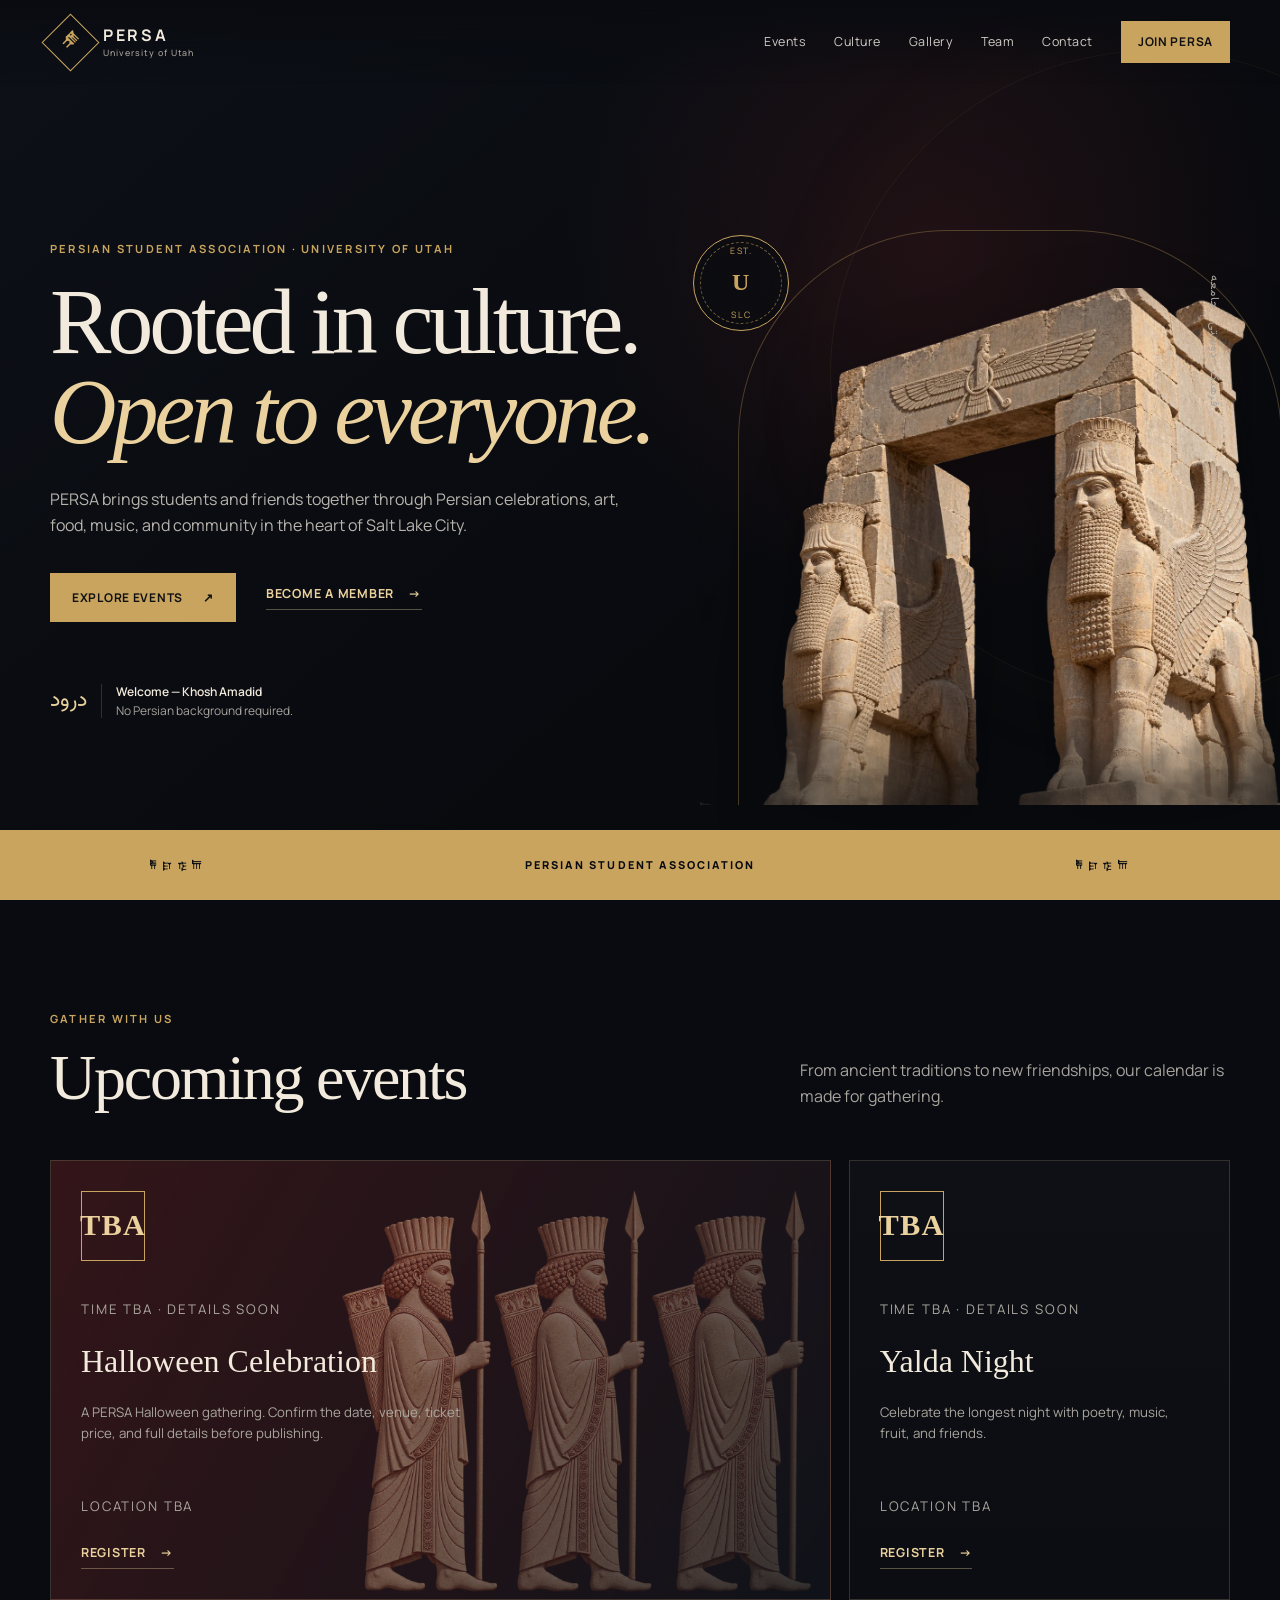
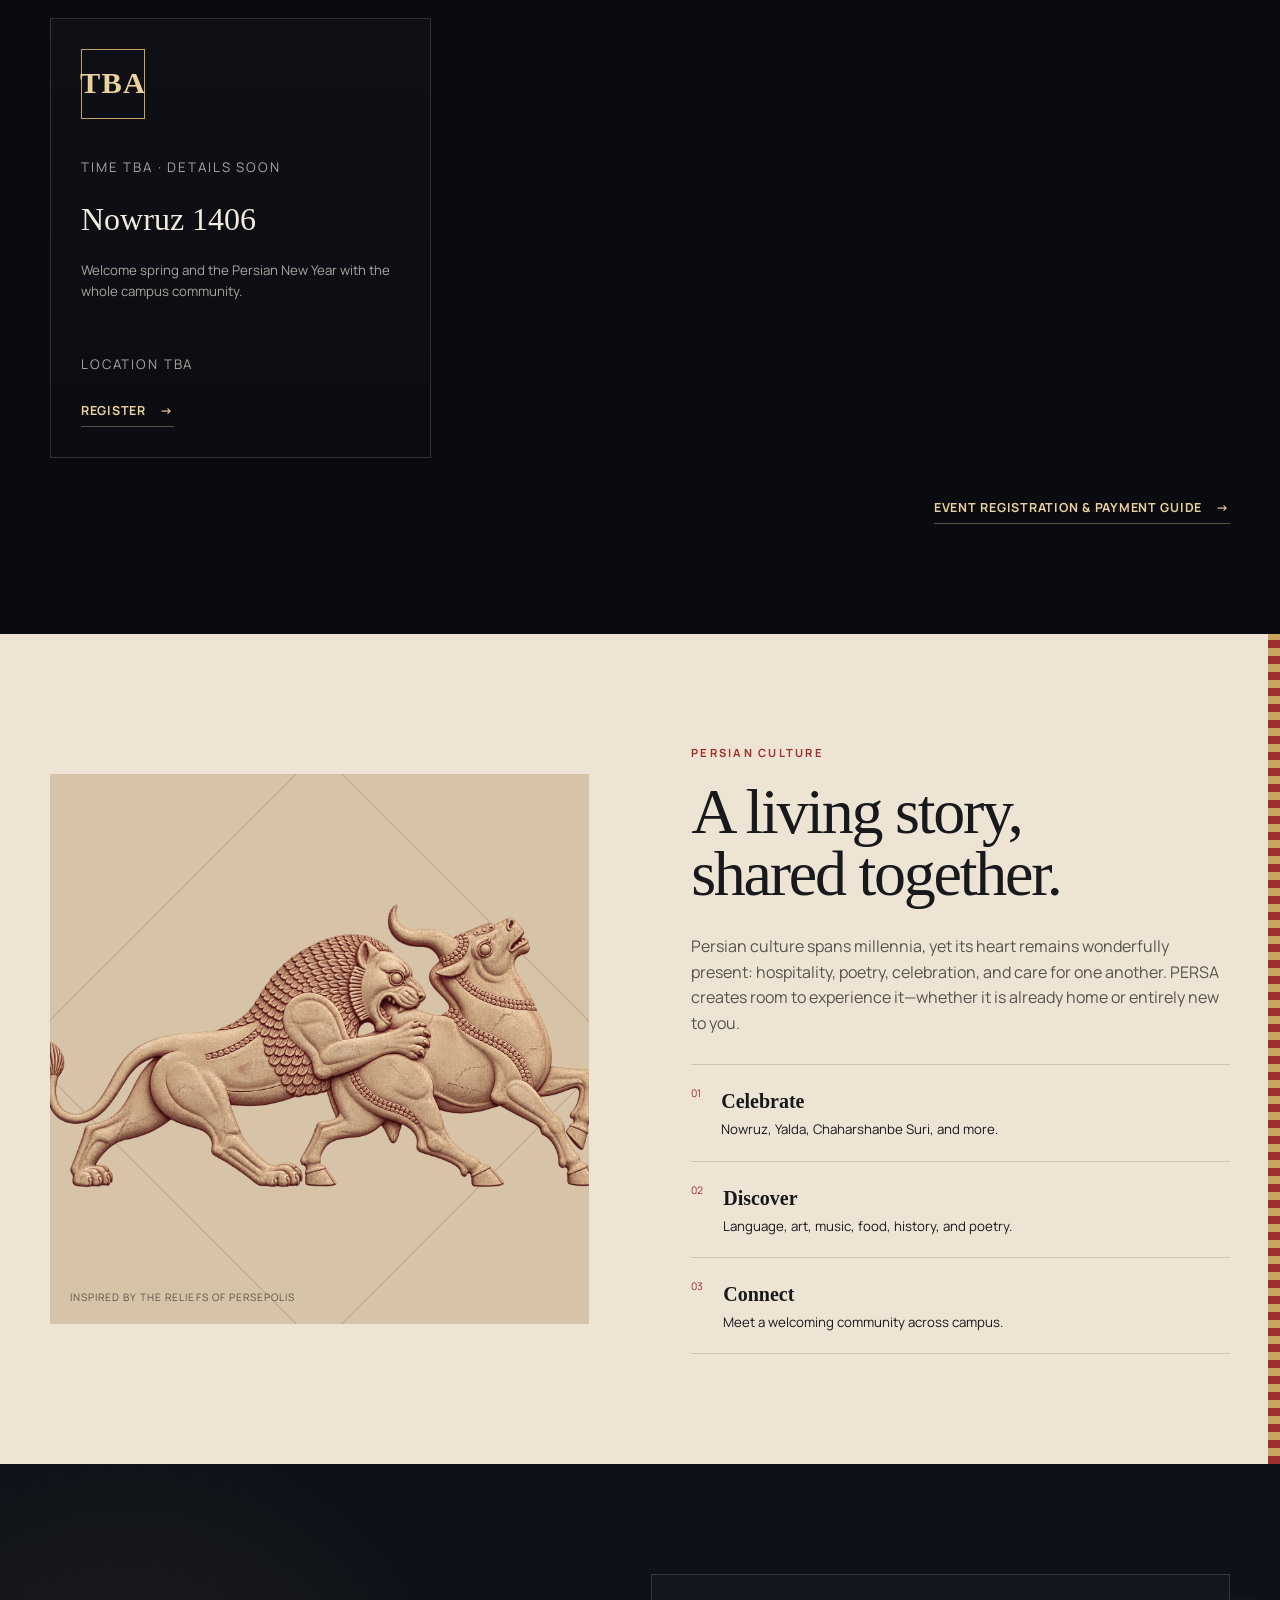
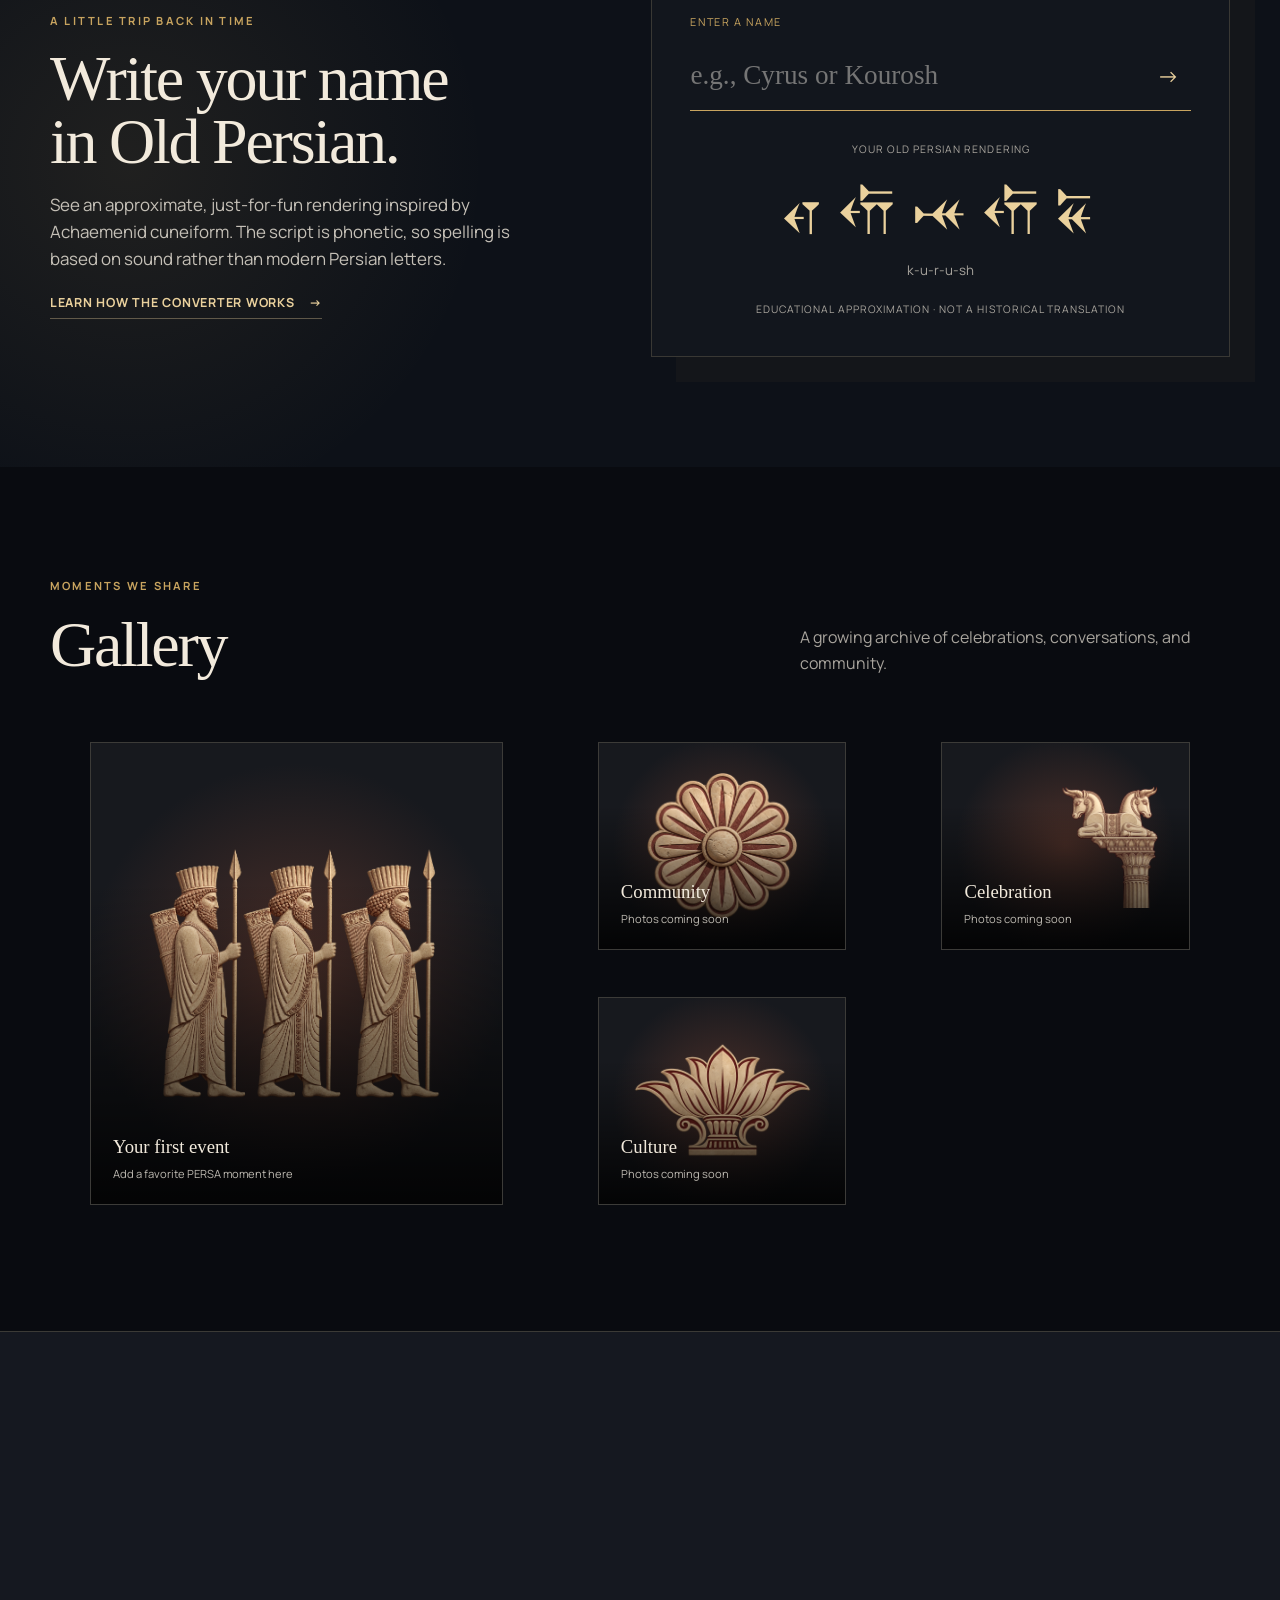
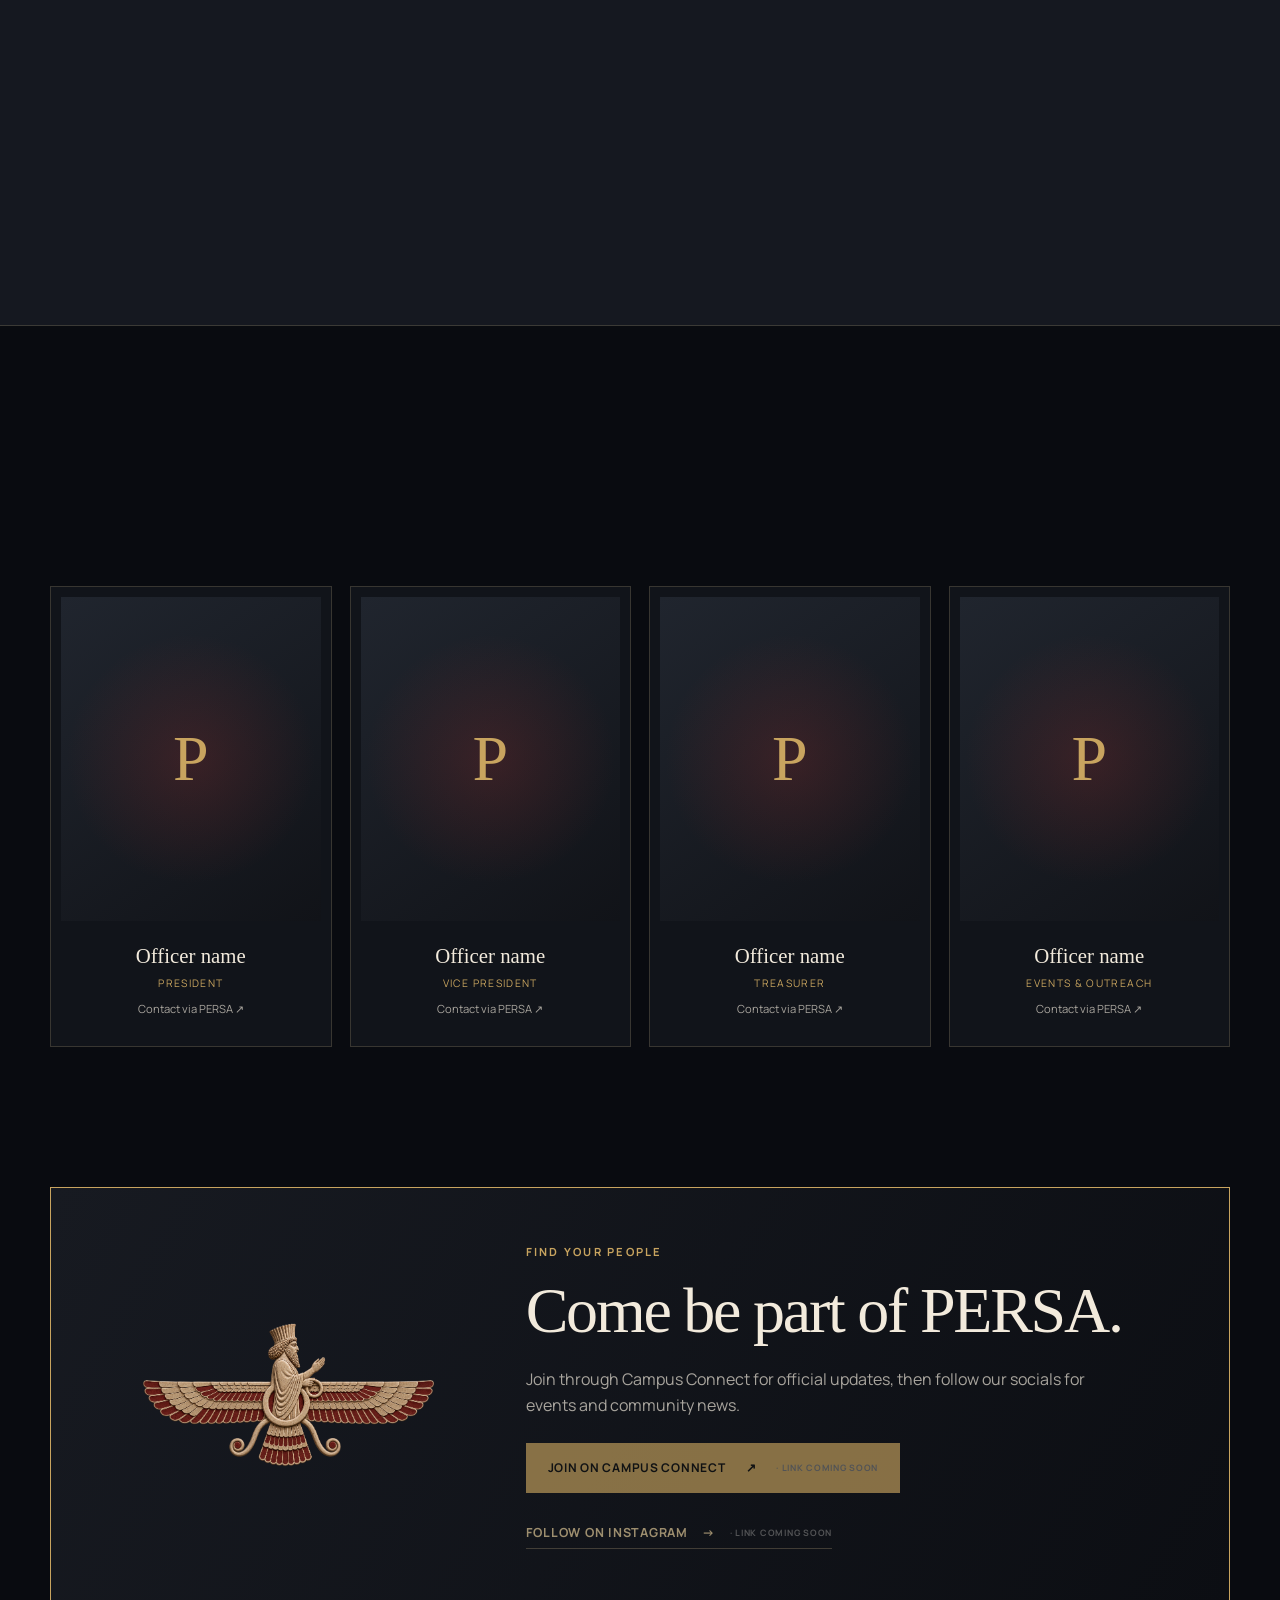
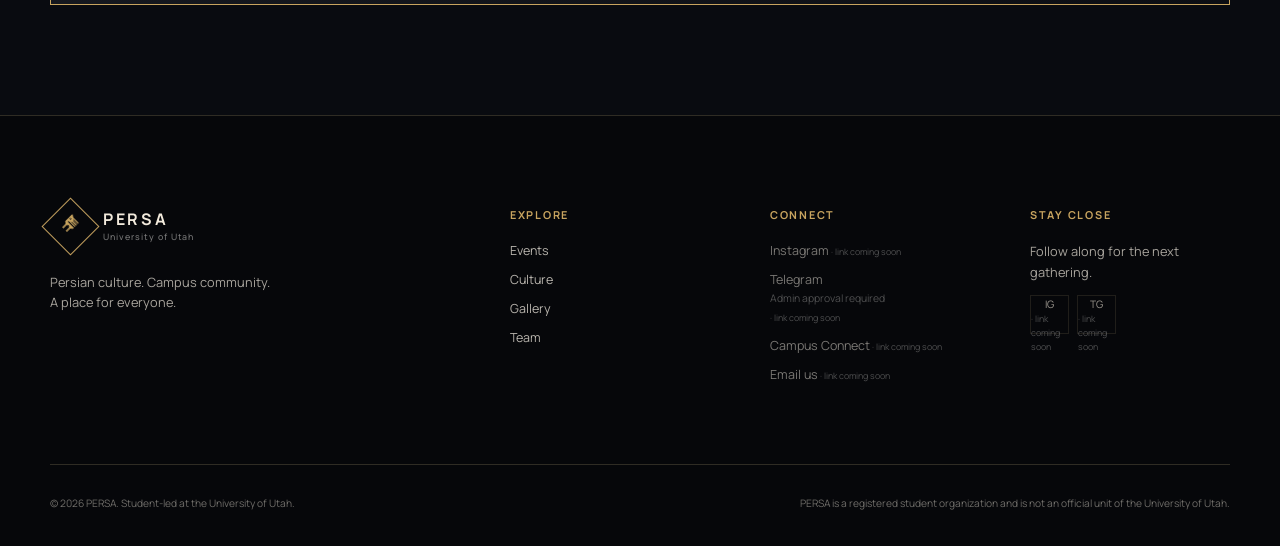
==== index.html @ 0bafbf31 "Launch PERSA website" ====
<!doctype html>
<html lang="en">
<head>
  <meta charset="utf-8">
  <meta name="viewport" content="width=device-width, initial-scale=1">
  <meta name="theme-color" content="#090b10">
  <meta name="description" content="PERSA — Persian Student Association at the University of Utah. Culture, community, and connection.">
  <title>PERSA | Persian Student Association at the University of Utah</title>
  <link rel="preconnect" href="https://fonts.googleapis.com">
  <link rel="preconnect" href="https://fonts.gstatic.com" crossorigin>
  <link href="https://fonts.googleapis.com/css2?family=Manrope:wght@400;500;600;700&family=Vazirmatn:wght@400;500;600;700&display=swap" rel="stylesheet">
  <link rel="stylesheet" href="assets/styles.css">
  <script type="application/ld+json">{"@context":"https://schema.org","@type":"Organization","name":"PERSA — Persian Student Association","parentOrganization":{"@type":"CollegeOrUniversity","name":"University of Utah"},"url":"https://persauofu.github.io"}</script>
</head>
<body>
  <a class="skip-link" href="#main">Skip to content</a>
  <header class="site-header" id="top">
    <nav class="nav shell" aria-label="Main navigation">
      <a class="brand" href="#home" aria-label="PERSA home"><span class="brand-mark" aria-hidden="true">𐎱</span><span>PERSA<small>University of Utah</small></span></a>
      <button class="menu-button" aria-expanded="false" aria-controls="nav-links"><span></span><span></span><span></span><span class="sr-only">Menu</span></button>
      <div class="nav-links" id="nav-links">
        <a href="#events">Events</a><a href="#culture">Culture</a><a href="#gallery">Gallery</a><a href="#team">Team</a><a href="#contact">Contact</a>
        <a class="button button-small" href="#join">Join PERSA</a>
      </div>
    </nav>
  </header>

  <main id="main">
    <section class="hero section" id="home">
      <div class="hero-glow"></div>
      <div class="shell hero-grid">
        <div class="hero-copy reveal">
          <p class="eyebrow">Persian Student Association · University of Utah</p>
          <h1>Rooted in culture.<br><em>Open to everyone.</em></h1>
          <p class="hero-text">PERSA brings students and friends together through Persian celebrations, art, food, music, and community in the heart of Salt Lake City.</p>
          <div class="button-row"><a class="button" href="#events">Explore events <span>↗</span></a><a class="text-link" href="#join">Become a member <span>→</span></a></div>
          <div class="hero-note"><span>درود</span><p><strong>Welcome — Khosh Amadid</strong><br>No Persian background required.</p></div>
        </div>
        <div class="hero-art reveal" aria-label="Achaemenid Gate of All Nations inspired artwork">
          <div class="arch-frame"><img src="assets/images/gate-of-all-nations.webp" alt="Gate of All Nations with Achaemenid guardian figures" fetchpriority="high"></div>
          <div class="seal"><span>EST.</span><strong>U</strong><span>SLC</span></div>
          <p class="vertical-word" lang="fa" dir="rtl">فرهنگ · دوستی · جامعه</p>
        </div>
      </div>
      <div class="pattern-band" aria-hidden="true"><span>𐎱 𐎼 𐎿 𐎠</span><span>PERSIAN STUDENT ASSOCIATION</span><span>𐎱 𐎼 𐎿 𐎠</span></div>
    </section>

    <section class="section shell" id="events">
      <div class="section-heading reveal"><div><p class="eyebrow">Gather with us</p><h2>Upcoming events</h2></div><p>From ancient traditions to new friendships, our calendar is made for gathering.</p></div>
      <div class="event-grid" id="event-grid" aria-live="polite"></div>
      <div class="section-cta reveal"><a class="text-link" href="registration.html">Event registration & payment guide <span>→</span></a></div>
    </section>

    <section class="section culture-section" id="culture">
      <div class="shell culture-grid">
        <div class="culture-art reveal"><img src="assets/images/lion-and-bull.png" alt="Achaemenid-style lion and bull relief"><span class="art-caption">Inspired by the reliefs of Persepolis</span></div>
        <div class="culture-copy reveal"><p class="eyebrow">Persian culture</p><h2>A living story,<br>shared together.</h2><p>Persian culture spans millennia, yet its heart remains wonderfully present: hospitality, poetry, celebration, and care for one another. PERSA creates room to experience it—whether it is already home or entirely new to you.</p>
          <div class="culture-list"><article><span>01</span><div><h3>Celebrate</h3><p>Nowruz, Yalda, Chaharshanbe Suri, and more.</p></div></article><article><span>02</span><div><h3>Discover</h3><p>Language, art, music, food, history, and poetry.</p></div></article><article><span>03</span><div><h3>Connect</h3><p>Meet a welcoming community across campus.</p></div></article></div>
        </div>
      </div>
    </section>

    <section class="section name-section" id="name-converter">
      <div class="shell converter-grid">
        <div class="reveal"><p class="eyebrow">A little trip back in time</p><h2>Write your name<br>in Old Persian.</h2><p class="lead">See an approximate, just-for-fun rendering inspired by Achaemenid cuneiform. The script is phonetic, so spelling is based on sound rather than modern Persian letters.</p><a class="text-link" href="name-converter.html">Learn how the converter works <span>→</span></a></div>
        <div class="converter-card reveal">
          <label for="name-input">Enter a name</label><div class="input-wrap"><input id="name-input" type="text" maxlength="40" placeholder="e.g., Cyrus or Kourosh" autocomplete="off"><button id="convert-button" type="button" aria-label="Convert name">→</button></div>
          <div class="result" aria-live="polite"><p>Your Old Persian rendering</p><output id="cuneiform-output">𐎤 𐎢 𐎽 𐎢 𐏁</output><small id="transliteration-output">k-u-r-u-sh</small></div>
          <p class="fine-print">Educational approximation · not a historical translation</p>
        </div>
      </div>
    </section>

    <section class="section shell" id="gallery">
      <div class="section-heading reveal"><div><p class="eyebrow">Moments we share</p><h2>Gallery</h2></div><p>A growing archive of celebrations, conversations, and community.</p></div>
      <div class="gallery-grid" id="gallery-grid"></div>
    </section>

    <section class="section about-section" id="about">
      <div class="shell about-grid"><div class="about-mark reveal" aria-hidden="true"><img src="assets/images/lotus.png" alt=""></div><div class="reveal"><p class="eyebrow">About PERSA</p><h2>Community is our common language.</h2><p class="lead">PERSA is a registered student organization at the University of Utah. We celebrate Persian heritage, support our members, and invite the wider campus to learn, gather, and belong.</p><div class="stats"><div><strong>Culture</strong><span>shared with care</span></div><div><strong>Community</strong><span>built together</span></div><div><strong>Everyone</strong><span>is welcome</span></div></div></div></div>
    </section>

    <section class="section shell" id="team">
      <div class="section-heading reveal"><div><p class="eyebrow">Meet the people</p><h2>Executive team</h2></div><p>Student-led, community-minded, and always happy to hear from you.</p></div>
      <div class="team-grid" id="team-grid"></div>
    </section>

    <section class="section join-section" id="join">
      <div class="shell join-card reveal"><img src="assets/images/faravahar-motif.png" alt="Decorative Persian-inspired winged motif"><div><p class="eyebrow">Find your people</p><h2>Come be part of PERSA.</h2><p>Join through Campus Connect for official updates, then follow our socials for events and community news.</p><div class="button-row"><a class="button" data-link="campusConnect" href="#">Join on Campus Connect <span>↗</span></a><a class="text-link" data-link="instagram" href="#">Follow on Instagram <span>→</span></a></div></div></div>
    </section>
  </main>

  <footer class="site-footer" id="contact">
    <div class="shell footer-grid"><div><a class="brand footer-brand" href="#top"><span class="brand-mark">𐎱</span><span>PERSA<small>University of Utah</small></span></a><p>Persian culture. Campus community.<br>A place for everyone.</p></div><div><h3>Explore</h3><a href="#events">Events</a><a href="#culture">Culture</a><a href="#gallery">Gallery</a><a href="#team">Team</a></div><div><h3>Connect</h3><a data-link="instagram" href="#">Instagram</a><a data-link="telegram" href="#">Telegram <small>Admin approval required</small></a><a data-link="campusConnect" href="#">Campus Connect</a><a data-link="email" href="#">Email us</a></div><div><h3>Stay close</h3><p>Follow along for the next gathering.</p><div class="social-row"><a data-link="instagram" href="#" aria-label="Instagram">IG</a><a data-link="telegram" href="#" aria-label="Telegram">TG</a></div></div></div>
    <div class="shell footer-bottom"><p>© <span id="year"></span> PERSA. Student-led at the University of Utah.</p><p>PERSA is a registered student organization and is not an official unit of the University of Utah.</p></div>
  </footer>
  <script src="assets/app.js" defer></script>
</body>
</html>
---- assets/styles.css ----
:root{--ink:#090b10;--ink-2:#11141b;--panel:#161a22;--cream:#f2eadc;--muted:#a8a49d;--gold:#c8a45f;--gold-light:#ead19d;--red:#9d302f;--line:rgba(234,209,157,.18);--shell:min(1180px,calc(100% - 40px));--serif:Georgia,'Times New Roman',serif;--sans:Manrope,Arial,sans-serif}
*{box-sizing:border-box}html{scroll-behavior:smooth}body{margin:0;background:var(--ink);color:var(--cream);font-family:var(--sans);line-height:1.6;overflow-x:hidden}body::before{content:"";position:fixed;inset:0;pointer-events:none;opacity:.035;background-image:url("data:image/svg+xml,%3Csvg viewBox='0 0 180 180' xmlns='http://www.w3.org/2000/svg'%3E%3Cfilter id='n'%3E%3CfeTurbulence type='fractalNoise' baseFrequency='.95' numOctaves='3' stitchTiles='stitch'/%3E%3C/filter%3E%3Crect width='100%25' height='100%25' filter='url(%23n)'/%3E%3C/svg%3E")}img{max-width:100%;display:block}a{color:inherit;text-decoration:none}button,input,select,textarea{font:inherit}.shell{width:var(--shell);margin-inline:auto}.section{padding:110px 0}.skip-link{position:fixed;left:12px;top:-80px;z-index:1000;background:var(--cream);color:var(--ink);padding:10px 15px}.skip-link:focus{top:12px}.sr-only{position:absolute;width:1px;height:1px;padding:0;margin:-1px;overflow:hidden;clip:rect(0,0,0,0);white-space:nowrap;border:0}
.site-header{position:fixed;top:0;width:100%;z-index:100;background:linear-gradient(to bottom,rgba(9,11,16,.95),rgba(9,11,16,.35),transparent);transition:.3s}.site-header.scrolled{background:rgba(9,11,16,.92);backdrop-filter:blur(14px);border-bottom:1px solid var(--line)}.nav{height:84px;display:flex;align-items:center;justify-content:space-between}.brand{display:flex;align-items:center;gap:12px;font-weight:700;letter-spacing:.17em;line-height:1}.brand small{display:block;margin-top:6px;color:var(--muted);font-size:.55rem;font-weight:500;letter-spacing:.11em}.brand-mark{display:grid;place-items:center;width:41px;height:41px;border:1px solid var(--gold);color:var(--gold);font-size:1.2rem;transform:rotate(45deg)}.brand-mark::first-letter{transform:rotate(-45deg)}.nav-links{display:flex;align-items:center;gap:28px;font-size:.78rem;letter-spacing:.04em}.nav-links>a:not(.button){color:#d0ccc5}.nav-links>a:hover{color:var(--gold-light)}.menu-button{display:none;background:none;border:0;color:white;padding:8px}.menu-button span:not(.sr-only){display:block;width:24px;height:1px;background:currentColor;margin:5px}
.button{display:inline-flex;align-items:center;justify-content:center;gap:20px;border:1px solid var(--gold);padding:14px 21px;background:var(--gold);color:#111;font-size:.75rem;font-weight:700;letter-spacing:.06em;text-transform:uppercase;transition:.25s}.button:hover{background:var(--gold-light);border-color:var(--gold-light);transform:translateY(-2px)}.button-small{padding:10px 16px!important}.text-link{display:inline-flex;align-items:center;gap:14px;color:var(--gold-light);font-size:.78rem;font-weight:700;letter-spacing:.06em;text-transform:uppercase;border-bottom:1px solid rgba(234,209,157,.35);padding-bottom:5px}.text-link:hover span{transform:translateX(4px)}.text-link span{transition:.2s}.button-row{display:flex;align-items:center;gap:30px;flex-wrap:wrap}.eyebrow{color:var(--gold);font-size:.7rem;font-weight:700;letter-spacing:.2em;text-transform:uppercase;margin:0 0 19px}.lead{font-size:1.06rem;color:#c5c0b7;max-width:650px}h1,h2{font-family:var(--serif);font-weight:400;line-height:.98;margin:0}h1{font-size:clamp(3.4rem,7.2vw,7.1rem);letter-spacing:-.045em}h1 em{color:var(--gold-light);font-weight:400}h2{font-size:clamp(2.7rem,5vw,5rem);letter-spacing:-.035em}h3{margin:0}.section-heading{display:flex;align-items:end;justify-content:space-between;gap:30px;margin-bottom:50px}.section-heading>p{color:var(--muted);max-width:430px;margin:0}.section-cta{margin-top:36px;text-align:right}
.hero{min-height:900px;padding:155px 0 0;position:relative;overflow:hidden;background:radial-gradient(circle at 73% 28%,rgba(157,48,47,.16),transparent 33%),linear-gradient(140deg,#0d1017,#080a0e 62%)}.hero-glow{position:absolute;width:650px;height:650px;border:1px solid rgba(200,164,95,.08);border-radius:50%;right:-200px;top:50px;box-shadow:0 0 120px rgba(200,164,95,.04)}.hero-grid{display:grid;grid-template-columns:1.05fr .95fr;align-items:center;gap:25px;min-height:650px}.hero-copy{position:relative;z-index:2}.hero-text{max-width:600px;color:#b8b4ad;font-size:1rem;margin:30px 0 34px}.hero-note{display:flex;align-items:center;gap:14px;margin-top:60px;color:var(--muted);font-size:.75rem}.hero-note span{font-family:Vazirmatn,sans-serif;font-size:1.35rem;color:var(--gold-light);border-right:1px solid var(--line);padding-right:14px}.hero-note p{margin:0}.hero-note strong{color:var(--cream);font-weight:600}.hero-art{position:relative;height:650px;align-self:end}.arch-frame{position:absolute;right:-90px;bottom:0;width:min(620px,49vw);height:610px;display:flex;align-items:end;justify-content:center;overflow:hidden;filter:drop-shadow(0 20px 30px rgba(0,0,0,.35))}.arch-frame::before{content:"";position:absolute;inset:35px 38px 0;border:1px solid rgba(200,164,95,.32);border-bottom:0;border-radius:210px 210px 0 0}.arch-frame img{position:relative;max-height:600px;width:auto;object-fit:contain;object-position:bottom}.seal{position:absolute;left:12px;top:80px;display:grid;place-items:center;width:96px;height:96px;border-radius:50%;border:1px solid var(--gold);color:var(--gold);background:rgba(9,11,16,.65);font-size:.55rem;letter-spacing:.18em}.seal::before{content:"";position:absolute;inset:6px;border:1px dashed rgba(200,164,95,.55);border-radius:50%}.seal strong{font-family:var(--serif);font-size:1.5rem;line-height:.8}.vertical-word{position:absolute;right:-5px;top:120px;writing-mode:vertical-rl;font-family:Vazirmatn,sans-serif;font-size:.75rem;letter-spacing:.08em;color:var(--muted)}.pattern-band{position:absolute;bottom:0;height:70px;width:100%;display:flex;align-items:center;justify-content:space-around;gap:20px;background:var(--gold);color:var(--ink);font-size:.68rem;font-weight:800;letter-spacing:.2em;white-space:nowrap;overflow:hidden}
.event-grid{display:grid;grid-template-columns:repeat(3,1fr);gap:18px}.event-card{position:relative;min-height:440px;padding:30px;border:1px solid var(--line);background:linear-gradient(180deg,rgba(255,255,255,.025),rgba(255,255,255,.01));display:flex;flex-direction:column;overflow:hidden;transition:.3s}.event-card:hover{transform:translateY(-5px);border-color:rgba(200,164,95,.5)}.event-card.featured{grid-column:span 2;background:linear-gradient(120deg,rgba(157,48,47,.29),rgba(17,20,27,.85)),url('images/achaemenid-guards.png') right bottom/auto 95% no-repeat}.event-date{display:inline-flex;flex-direction:column;width:64px;height:70px;align-items:center;justify-content:center;border:1px solid var(--gold);color:var(--gold-light);font-size:.65rem;letter-spacing:.12em;text-transform:uppercase}.event-date strong{font-family:var(--serif);font-size:1.9rem;line-height:1}.event-meta{color:var(--gold);font-size:.67rem;letter-spacing:.14em;text-transform:uppercase;margin-top:auto}.event-card h3{font-family:var(--serif);font-size:2rem;font-weight:400;line-height:1.08;margin:10px 0}.event-card p{color:#aaa69e;font-size:.83rem;max-width:410px}.event-card .text-link{align-self:flex-start;margin-top:12px}.empty-card{grid-column:1/-1;text-align:center;padding:80px 20px;border:1px dashed var(--line);color:var(--muted)}
.culture-section{background:#ede4d4;color:#17191d;position:relative}.culture-section::after{content:"";position:absolute;right:0;top:0;width:12px;height:100%;background:repeating-linear-gradient(0deg,var(--red) 0 8px,var(--gold) 8px 16px)}.culture-grid{display:grid;grid-template-columns:1fr 1fr;gap:8vw;align-items:center}.culture-art{background:#d7c4a8;min-height:550px;position:relative;display:grid;place-items:center;overflow:hidden}.culture-art::before{content:"";position:absolute;width:420px;height:420px;border:1px solid rgba(85,47,36,.2);transform:rotate(45deg)}.culture-art img{position:relative;width:112%;max-width:none;filter:sepia(.15) contrast(.95)}.art-caption{position:absolute;left:20px;bottom:18px;font-size:.64rem;letter-spacing:.1em;text-transform:uppercase;color:#5d5047}.culture-copy .eyebrow{color:var(--red)}.culture-copy>p:not(.eyebrow){color:#57534d;margin:28px 0}.culture-list{border-top:1px solid rgba(0,0,0,.13)}.culture-list article{display:flex;gap:20px;padding:20px 0;border-bottom:1px solid rgba(0,0,0,.13)}.culture-list article>span{color:var(--red);font-size:.65rem}.culture-list h3{font-family:var(--serif);font-size:1.25rem}.culture-list p{margin:2px 0 0!important;font-size:.83rem}.name-section{background:radial-gradient(circle at 10% 50%,rgba(200,164,95,.1),transparent 30%),#0d1118}.converter-grid{display:grid;grid-template-columns:.9fr 1.1fr;gap:10vw;align-items:center}.converter-card{border:1px solid var(--line);padding:38px;background:rgba(255,255,255,.02);box-shadow:25px 25px 0 rgba(200,164,95,.035)}.converter-card label{display:block;font-size:.68rem;text-transform:uppercase;letter-spacing:.15em;color:var(--gold);margin-bottom:12px}.input-wrap{display:flex;border-bottom:1px solid var(--gold)}.input-wrap input{width:100%;background:transparent;border:0;color:white;font-family:var(--serif);font-size:1.7rem;padding:12px 0;outline:0}.input-wrap button{width:50px;border:0;background:none;color:var(--gold-light);font-size:1.4rem;cursor:pointer}.result{min-height:190px;display:grid;place-items:center;align-content:center;text-align:center}.result p,.fine-print{color:var(--muted);font-size:.65rem;letter-spacing:.1em;text-transform:uppercase}.result output{font-family:'Segoe UI Historic','Noto Sans Old Persian',serif;color:var(--gold-light);font-size:clamp(2rem,5vw,3.8rem);line-height:1.5;word-break:break-word}.result small{color:var(--muted)}.fine-print{text-align:center;margin:0}
.gallery-grid{display:grid;grid-template-columns:1.2fr .8fr .8fr;grid-auto-rows:240px;gap:15px}.gallery-card{position:relative;overflow:hidden;background:var(--panel);border:1px solid var(--line)}.gallery-card:first-child{grid-row:span 2}.gallery-card img{width:100%;height:100%;object-fit:cover;transition:.5s}.gallery-card:hover img{transform:scale(1.03)}.gallery-card::after{content:"";position:absolute;inset:30% 0 0;background:linear-gradient(transparent,rgba(0,0,0,.85))}.gallery-caption{position:absolute;z-index:1;left:22px;right:22px;bottom:18px}.gallery-caption h3{font-family:var(--serif);font-weight:400}.gallery-caption p{margin:3px 0;color:#bcb8b0;font-size:.7rem}.placeholder-art{width:100%;height:100%;display:grid;place-items:center;background:radial-gradient(circle,#4d3029,#17191e 68%)}.placeholder-art img{width:75%;height:75%;object-fit:contain;filter:sepia(.25)}
.about-section{background:#151820;border-block:1px solid var(--line)}.about-grid{display:grid;grid-template-columns:.65fr 1.35fr;align-items:center;gap:9vw}.about-mark{height:360px;display:grid;place-items:center;border:1px solid var(--line);background:radial-gradient(circle,rgba(200,164,95,.12),transparent 65%)}.about-mark img{max-height:88%;object-fit:contain}.stats{display:grid;grid-template-columns:repeat(3,1fr);gap:10px;margin-top:45px}.stats div{border-top:1px solid var(--gold);padding-top:15px}.stats strong,.stats span{display:block}.stats strong{font-family:var(--serif);font-size:1.3rem}.stats span{font-size:.7rem;color:var(--muted)}.team-grid{display:grid;grid-template-columns:repeat(4,1fr);gap:18px}.team-card{padding:10px 10px 25px;border:1px solid var(--line);text-align:center;background:#11141a}.member-photo{aspect-ratio:4/5;overflow:hidden;background:linear-gradient(145deg,#20252e,#111318)}.member-photo img{width:100%;height:100%;object-fit:cover;filter:saturate(.8)}.member-initial{width:100%;height:100%;display:grid;place-items:center;font-family:var(--serif);font-size:4rem;color:var(--gold);background:radial-gradient(circle,rgba(157,48,47,.25),transparent 60%)}.team-card h3{font-family:var(--serif);font-size:1.3rem;font-weight:400;margin-top:18px}.team-card p{font-size:.65rem;letter-spacing:.13em;text-transform:uppercase;color:var(--gold);margin:3px}.team-card a{font-size:.7rem;color:var(--muted)}
.join-section{padding-top:30px}.join-card{display:grid;grid-template-columns:.65fr 1.35fr;align-items:center;gap:7vw;border:1px solid var(--gold);padding:55px 7vw;background:linear-gradient(120deg,#171a21,#0c0e13)}.join-card>img{max-height:280px;margin:auto;object-fit:contain}.join-card p:not(.eyebrow){color:var(--muted);max-width:560px;margin:25px 0}.site-footer{padding:90px 0 25px;background:#06070a;border-top:1px solid var(--line)}.footer-grid{display:grid;grid-template-columns:2fr repeat(3,1fr);gap:60px}.footer-grid>div>p{color:var(--muted);font-size:.8rem}.footer-grid h3{font-size:.68rem;letter-spacing:.16em;text-transform:uppercase;color:var(--gold);margin-bottom:18px}.footer-grid>div>a:not(.brand){display:block;color:#b8b4ad;font-size:.78rem;margin:9px 0}.footer-grid small{color:#777;display:block}.footer-brand{margin-bottom:25px}.social-row{display:flex;gap:8px}.social-row a{display:grid!important;place-items:center;width:39px;height:39px;border:1px solid var(--line);font-size:.64rem!important}.footer-bottom{display:flex;justify-content:space-between;gap:30px;border-top:1px solid var(--line);margin-top:70px;padding-top:20px;color:#6f6d69;font-size:.64rem}.footer-bottom p:last-child{text-align:right;max-width:480px}
.reveal{opacity:0;transform:translateY(20px);transition:opacity .7s,transform .7s}.reveal.visible{opacity:1;transform:none}.notice{padding:12px 16px;border:1px solid var(--line);background:rgba(200,164,95,.06);color:#c5c0b7;font-size:.78rem}
@media(max-width:900px){.section{padding:80px 0}.nav-links{position:fixed;inset:84px 0 auto;background:#0c0f14;border-bottom:1px solid var(--line);padding:30px 20px;display:none;flex-direction:column;align-items:flex-start}.nav-links.open{display:flex}.menu-button{display:block}.hero{min-height:980px;padding-top:125px}.hero-grid{grid-template-columns:1fr}.hero-art{height:460px}.arch-frame{right:50%;transform:translateX(50%);height:480px;width:min(600px,100vw)}.arch-frame img{max-height:465px}.vertical-word{right:5px}.event-grid{grid-template-columns:1fr 1fr}.event-card.featured{grid-column:span 2}.culture-grid,.converter-grid,.about-grid,.join-card{grid-template-columns:1fr}.culture-art{min-height:430px}.team-grid{grid-template-columns:repeat(2,1fr)}.gallery-grid{grid-template-columns:1fr 1fr}.gallery-card:first-child{grid-row:auto;grid-column:span 2}.footer-grid{grid-template-columns:1fr 1fr}.section-heading{align-items:start;flex-direction:column}.join-card>img{max-height:210px}}
@media(max-width:600px){:root{--shell:min(100% - 28px,1180px)}.section{padding:68px 0}.nav{height:72px}.nav-links{top:72px}.brand-mark{width:35px;height:35px}.hero{min-height:840px}.hero-grid{min-height:0}.hero-text{font-size:.9rem}.hero-note{margin-top:35px}.hero-art{height:360px}.arch-frame{height:380px}.arch-frame img{max-height:360px}.seal{width:76px;height:76px;top:50px}.pattern-band{height:55px}.event-grid{grid-template-columns:1fr}.event-card,.event-card.featured{grid-column:auto;min-height:380px}.culture-art{min-height:330px}.converter-card{padding:25px}.gallery-grid{display:flex;overflow-x:auto;scroll-snap-type:x mandatory;padding-bottom:10px}.gallery-card,.gallery-card:first-child{min-width:82vw;height:350px;scroll-snap-align:start}.stats{grid-template-columns:1fr}.team-grid{grid-template-columns:1fr 1fr;gap:9px}.team-card{padding:7px 7px 18px}.join-card{padding:38px 24px}.footer-grid{grid-template-columns:1fr 1fr;gap:40px 25px}.footer-grid>div:first-child{grid-column:1/-1}.footer-bottom{display:block}.footer-bottom p:last-child{text-align:left}.button-row{align-items:flex-start;flex-direction:column;gap:20px}}
@media(prefers-reduced-motion:reduce){html{scroll-behavior:auto}.reveal{opacity:1;transform:none}.event-card,.gallery-card img,.button{transition:none}}

/* Inner pages */
.inner-main{padding-top:84px;min-height:90vh}.inner-hero{padding-top:90px;padding-bottom:60px;border-bottom:1px solid var(--line)}.inner-hero h1{font-size:clamp(3.2rem,7vw,6rem)}.inner-hero .lead{margin-top:25px}.inner-hero.centered{text-align:center}.inner-hero.centered .lead{margin-inline:auto}.registration-layout{display:grid;grid-template-columns:1.4fr .6fr;gap:55px;padding-top:65px;padding-bottom:100px}.registration-form{border-top:1px solid var(--line)}.form-section{display:grid;grid-template-columns:55px 1fr;gap:20px;padding:42px 0;border-bottom:1px solid var(--line)}.form-section .step{color:var(--gold);font-size:.68rem;letter-spacing:.12em}.form-section h2,.payment-panel h2,.converter-notes h2{font-size:2rem;margin-bottom:28px}.form-section label{display:block;color:#c4c0b8;font-size:.74rem;margin:18px 0}.form-section label small{color:#777}.form-section input,.form-section select,.form-section textarea{display:block;width:100%;margin-top:8px;padding:13px 14px;background:#11141a;color:var(--cream);border:1px solid var(--line);outline:none}.form-section input:focus,.form-section select:focus,.form-section textarea:focus{border-color:var(--gold)}.field-grid{display:grid;grid-template-columns:1fr 1fr;gap:18px}.event-summary{display:grid;gap:5px;padding:18px;border-left:2px solid var(--gold);background:rgba(200,164,95,.06);color:var(--muted);font-size:.78rem;margin-top:15px}.event-summary strong{color:var(--cream);font-family:var(--serif);font-size:1.3rem}.check{display:flex!important;align-items:flex-start;gap:10px}.check input{width:auto;margin:3px 0 0}.form-status{color:var(--gold-light);font-size:.76rem}.payment-panel{position:sticky;top:120px;height:max-content;padding:32px;border:1px solid var(--gold);background:linear-gradient(145deg,#171a21,#0c0e12)}.payment-panel ol{padding-left:20px;color:#b5b0a7;font-size:.82rem}.payment-panel li{margin:13px 0}.venmo-box{display:grid;padding:20px;background:#090b10;border:1px solid var(--line);margin:25px 0;overflow-wrap:anywhere}.venmo-box span{color:var(--muted);font-size:.62rem;text-transform:uppercase;letter-spacing:.12em;margin-top:10px}.venmo-box strong{color:var(--gold-light);font-size:1.2rem}.venmo-box code{color:var(--cream);font-size:.72rem}.compact-footer{padding-top:20px}.standalone-converter{display:grid;grid-template-columns:1.05fr .95fr;gap:65px;padding-top:60px;padding-bottom:100px;align-items:start}.standalone-converter .converter-card{margin:0}.copy-button{margin-inline:auto;display:flex}.converter-card #copy-status{text-align:center;color:var(--gold-light);font-size:.75rem}.converter-notes{padding:25px 0}.converter-notes p{color:var(--muted);font-size:.9rem;margin:20px 0}.placeholder-link{opacity:.65}.placeholder-link::after{content:' · link coming soon';font-size:.55rem;color:#777}
@media(max-width:800px){.registration-layout,.standalone-converter{grid-template-columns:1fr}.payment-panel{position:static}.field-grid{grid-template-columns:1fr}.inner-main{padding-top:72px}.inner-hero{padding-top:60px}.form-section{grid-template-columns:35px 1fr}}
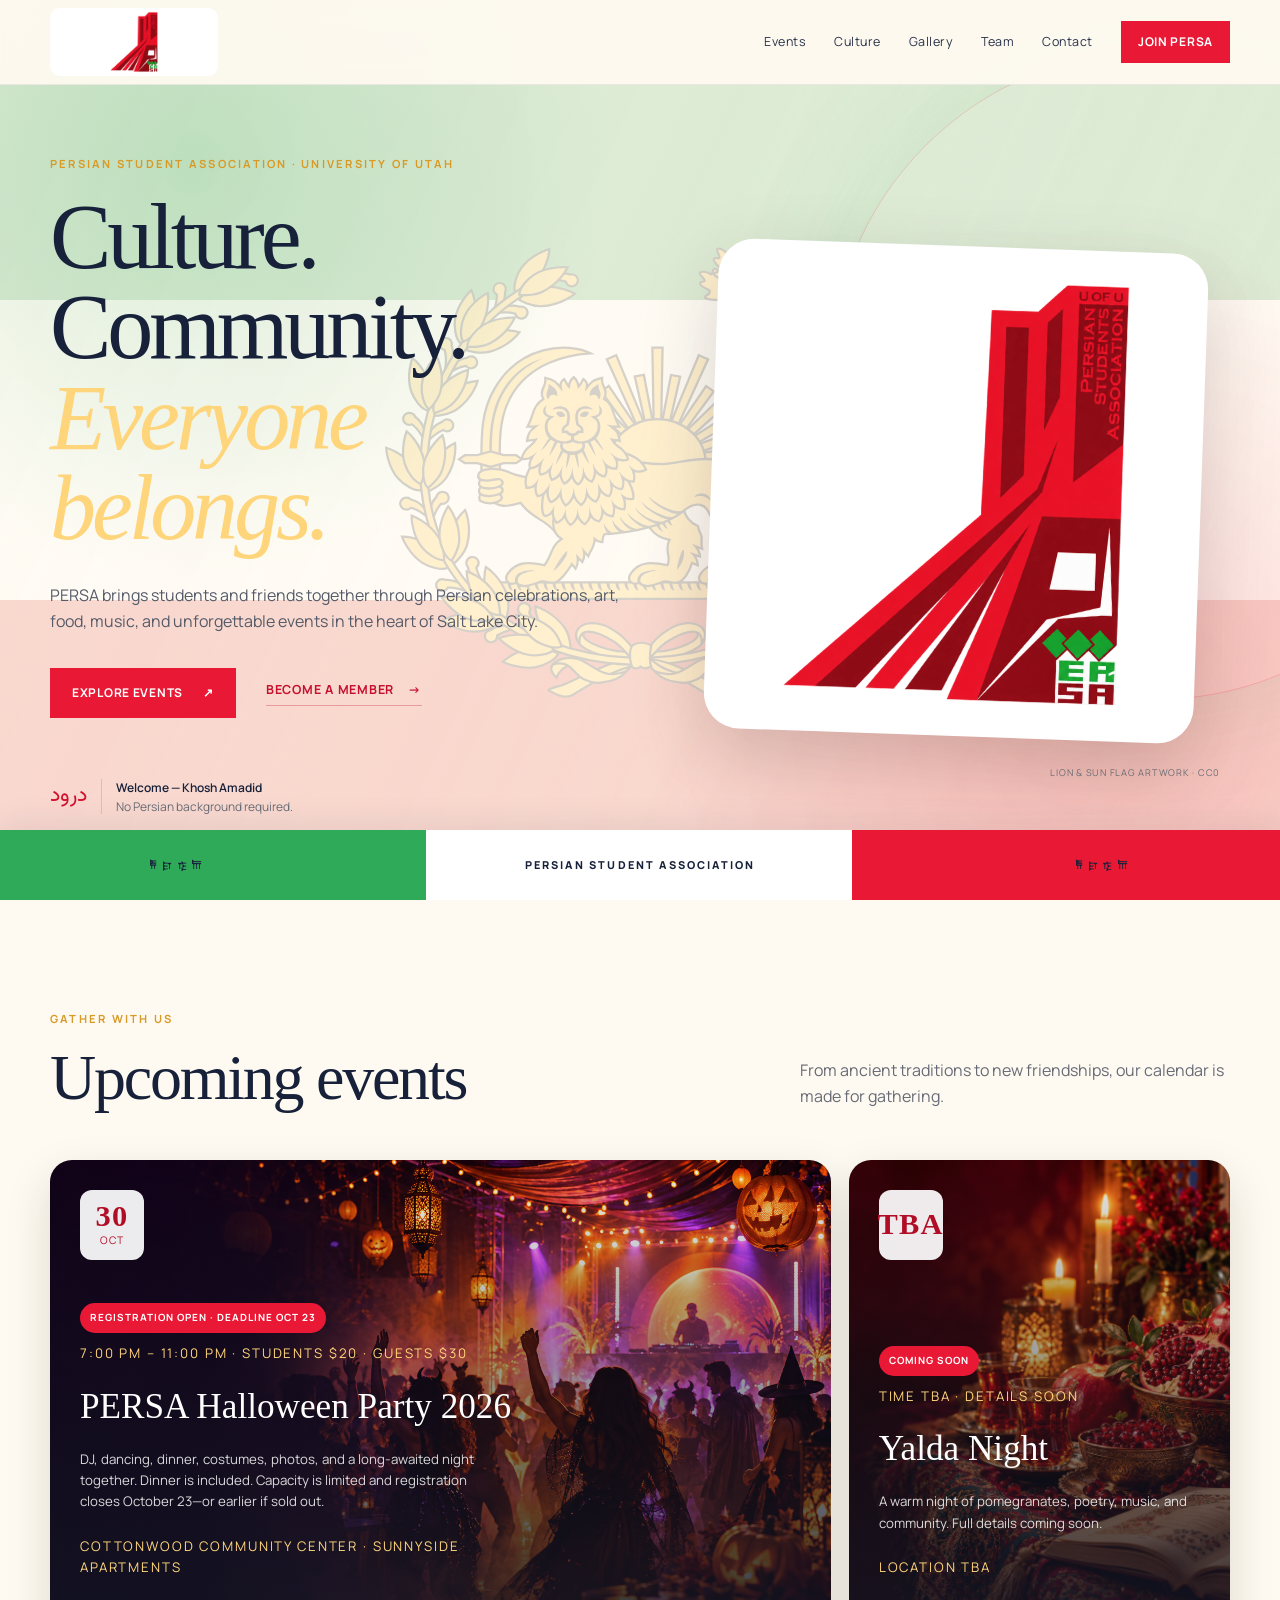
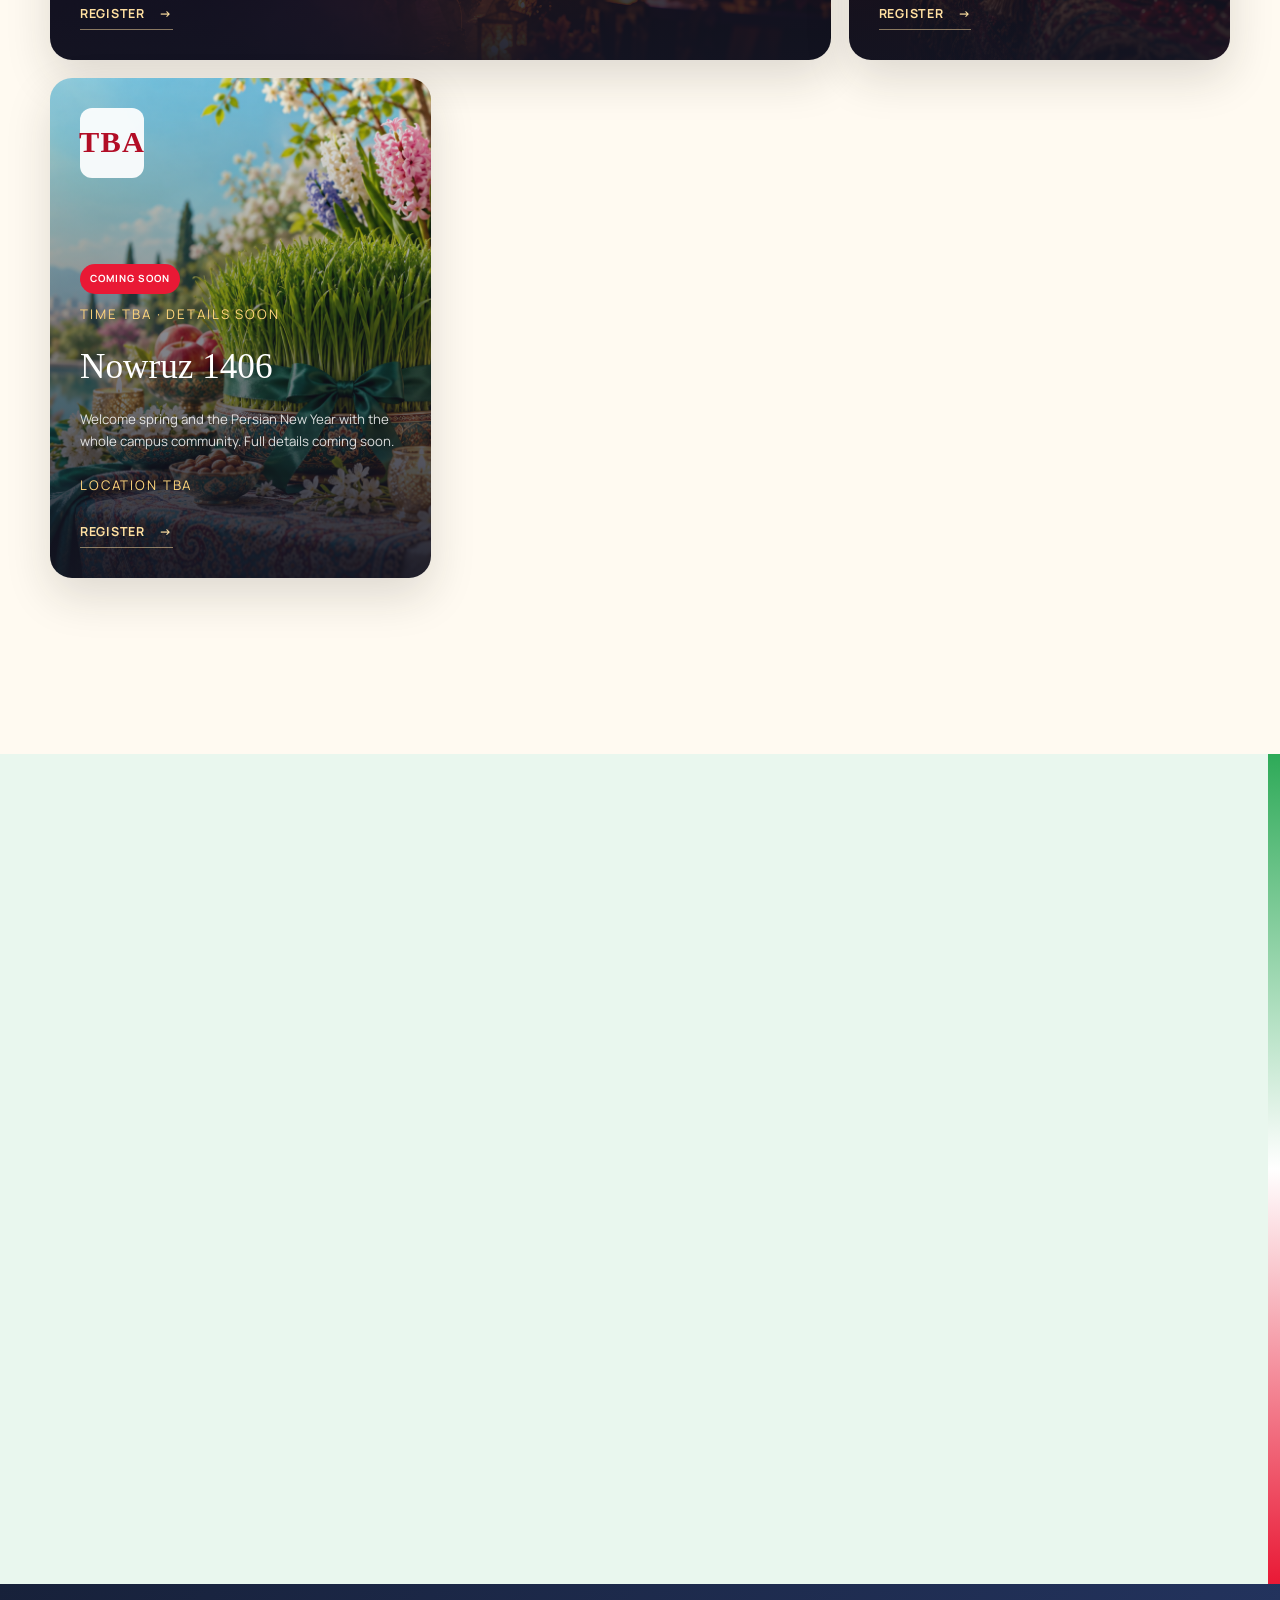
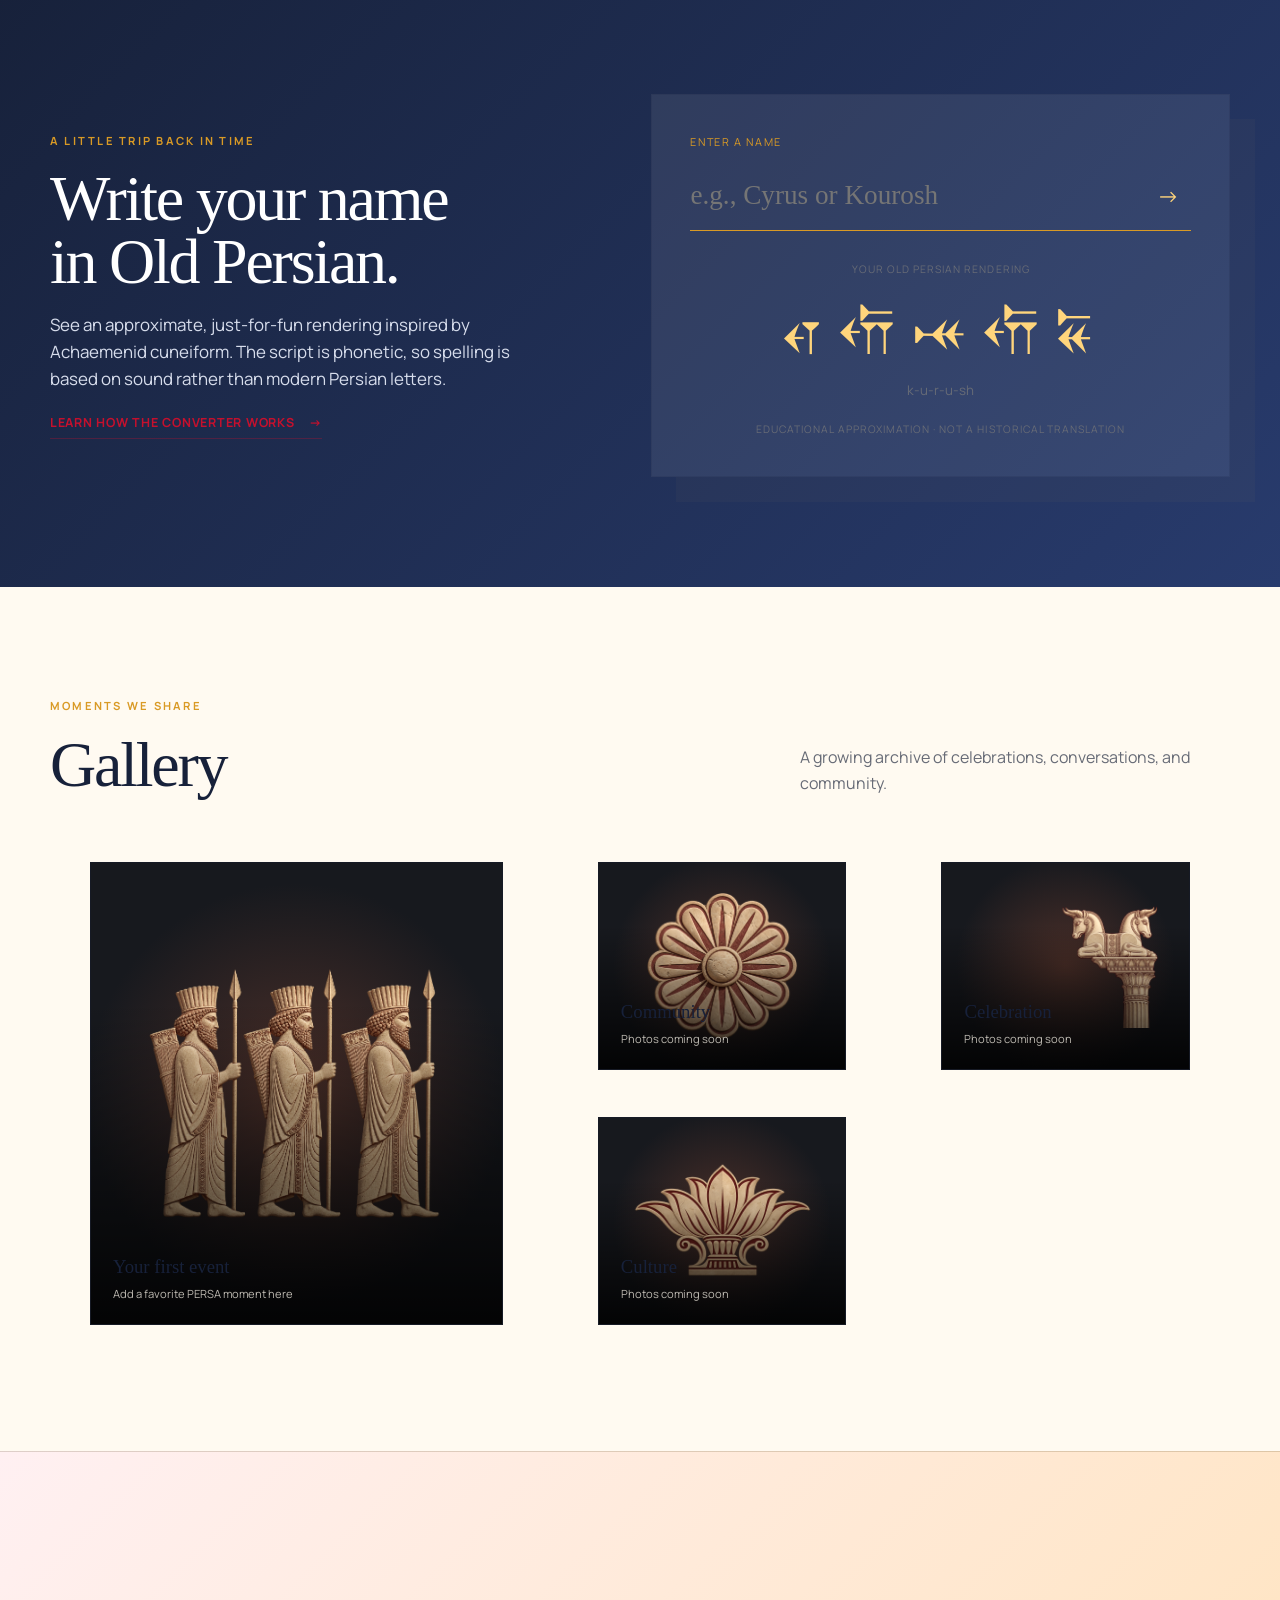
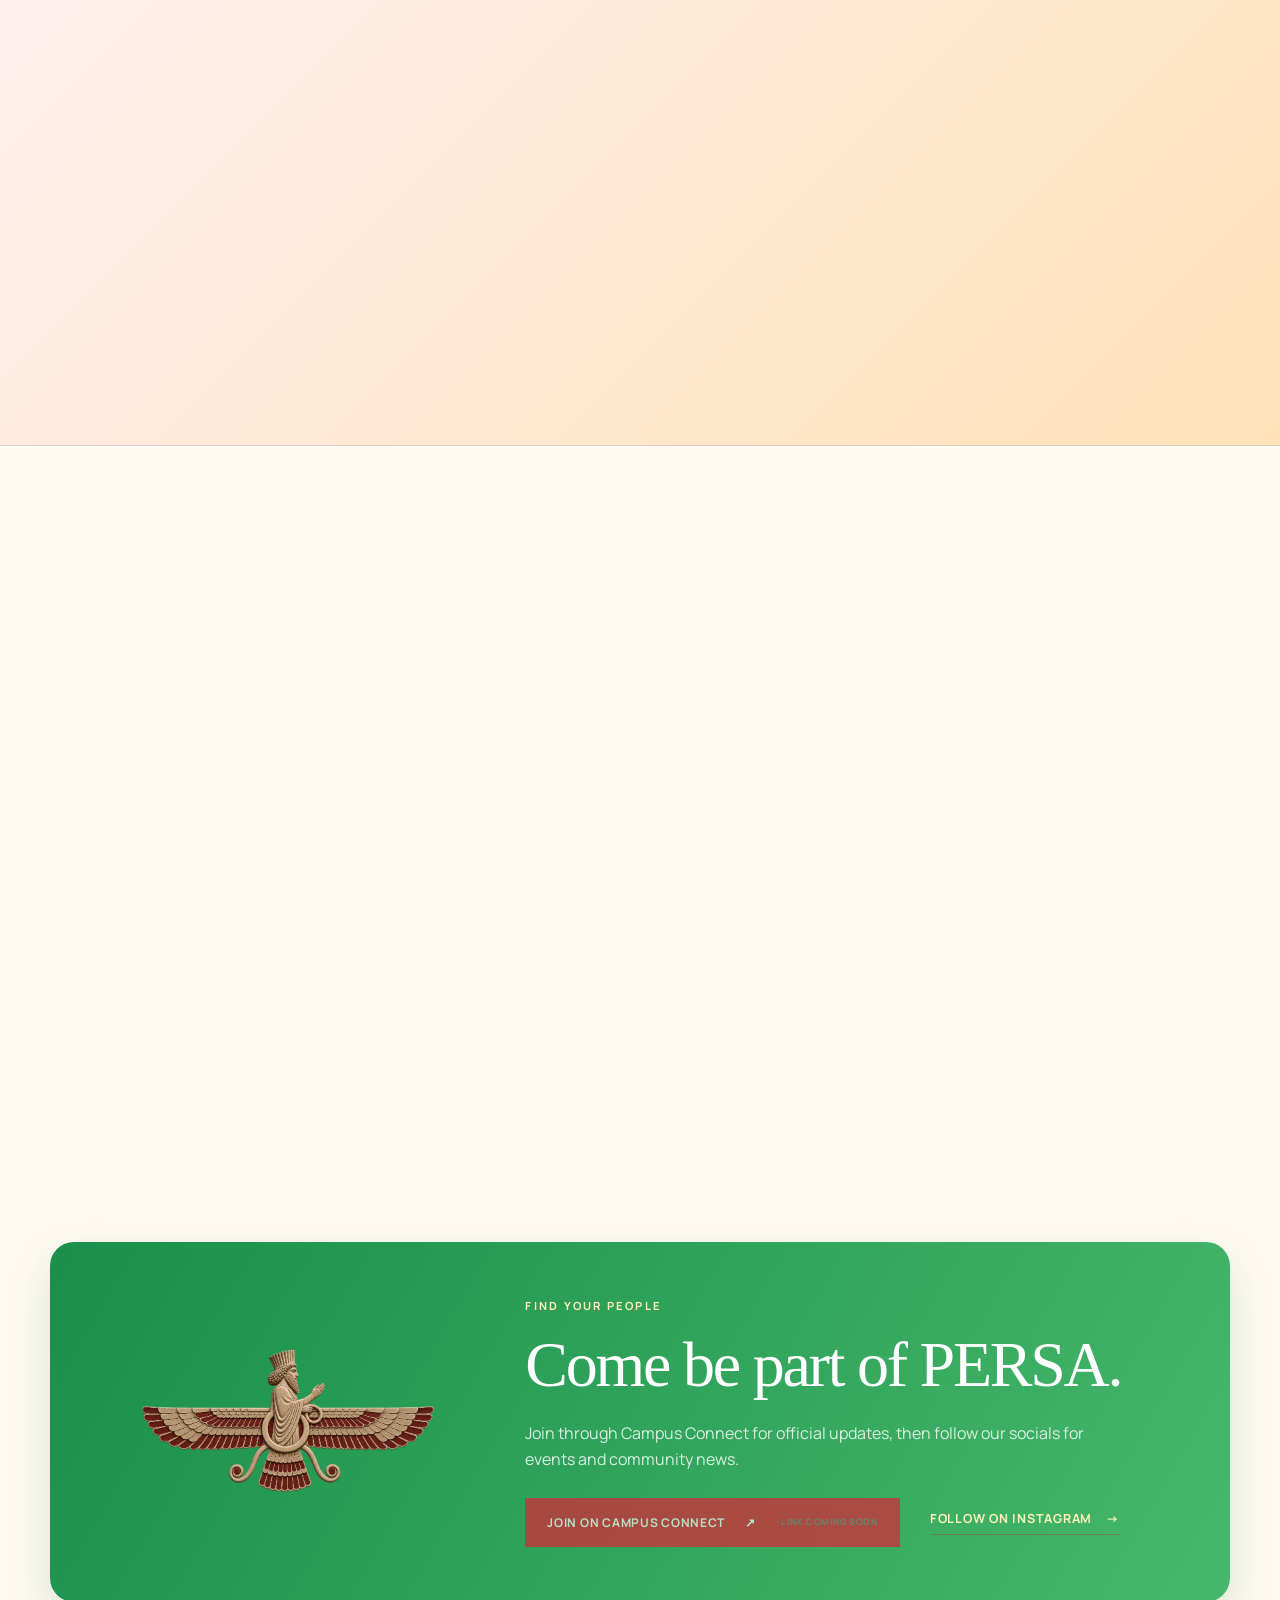
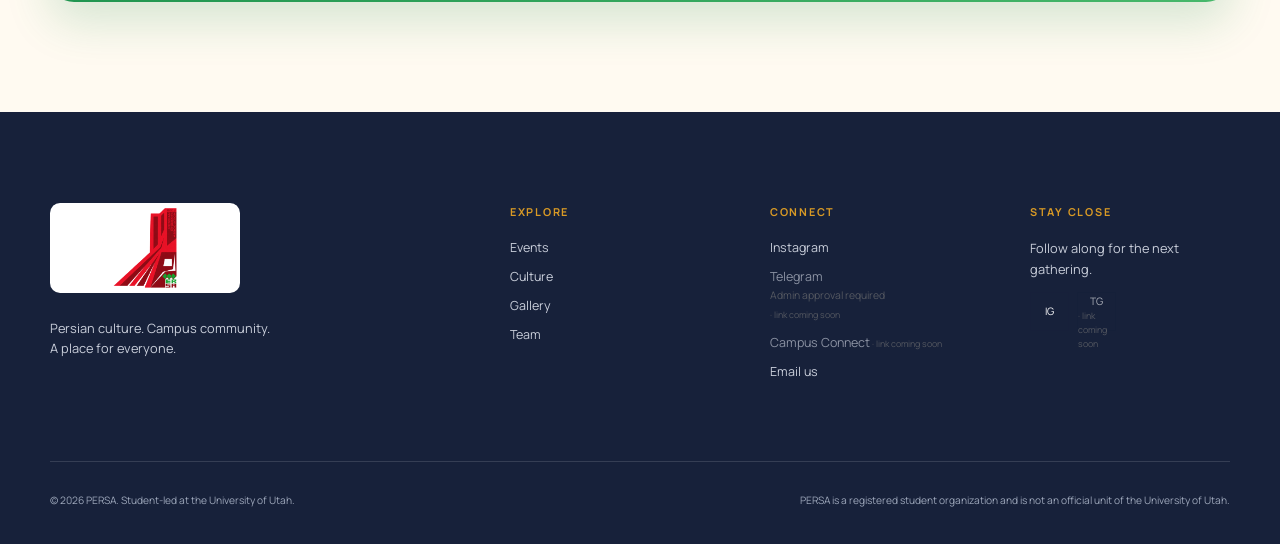
==== commit 2147e938: "Prepare Halloween registration release" ====
--- a/index.html
+++ b/index.html
@@ -16,7 +16,7 @@
   <a class="skip-link" href="#main">Skip to content</a>
   <header class="site-header" id="top">
     <nav class="nav shell" aria-label="Main navigation">
-      <a class="brand" href="#home" aria-label="PERSA home"><span class="brand-mark" aria-hidden="true">𐎱</span><span>PERSA<small>University of Utah</small></span></a>
+      <a class="brand brand-logo" href="#home" aria-label="PERSA home"><img src="assets/images/persa-logo-transparent.png" alt="PERSA — Persian Students Association at the University of Utah"></a>
       <button class="menu-button" aria-expanded="false" aria-controls="nav-links"><span></span><span></span><span></span><span class="sr-only">Menu</span></button>
       <div class="nav-links" id="nav-links">
         <a href="#events">Events</a><a href="#culture">Culture</a><a href="#gallery">Gallery</a><a href="#team">Team</a><a href="#contact">Contact</a>
@@ -31,15 +31,14 @@
       <div class="shell hero-grid">
         <div class="hero-copy reveal">
           <p class="eyebrow">Persian Student Association · University of Utah</p>
-          <h1>Rooted in culture.<br><em>Open to everyone.</em></h1>
-          <p class="hero-text">PERSA brings students and friends together through Persian celebrations, art, food, music, and community in the heart of Salt Lake City.</p>
+          <h1>Culture. Community.<br><em>Everyone belongs.</em></h1>
+          <p class="hero-text">PERSA brings students and friends together through Persian celebrations, art, food, music, and unforgettable events in the heart of Salt Lake City.</p>
           <div class="button-row"><a class="button" href="#events">Explore events <span>↗</span></a><a class="text-link" href="#join">Become a member <span>→</span></a></div>
           <div class="hero-note"><span>درود</span><p><strong>Welcome — Khosh Amadid</strong><br>No Persian background required.</p></div>
         </div>
-        <div class="hero-art reveal" aria-label="Achaemenid Gate of All Nations inspired artwork">
-          <div class="arch-frame"><img src="assets/images/gate-of-all-nations.webp" alt="Gate of All Nations with Achaemenid guardian figures" fetchpriority="high"></div>
-          <div class="seal"><span>EST.</span><strong>U</strong><span>SLC</span></div>
-          <p class="vertical-word" lang="fa" dir="rtl">فرهنگ · دوستی · جامعه</p>
+        <div class="hero-art hero-brand-art reveal" aria-label="PERSA logo and Lion and Sun flag artwork">
+          <div class="hero-logo-card"><img src="assets/images/persa-logo-transparent.png" alt="PERSA official logo" fetchpriority="high"></div>
+          <div class="hero-flag-credit">Lion &amp; Sun flag artwork · CC0</div>
         </div>
       </div>
       <div class="pattern-band" aria-hidden="true"><span>𐎱 𐎼 𐎿 𐎠</span><span>PERSIAN STUDENT ASSOCIATION</span><span>𐎱 𐎼 𐎿 𐎠</span></div>
@@ -91,7 +90,7 @@
   </main>
 
   <footer class="site-footer" id="contact">
-    <div class="shell footer-grid"><div><a class="brand footer-brand" href="#top"><span class="brand-mark">𐎱</span><span>PERSA<small>University of Utah</small></span></a><p>Persian culture. Campus community.<br>A place for everyone.</p></div><div><h3>Explore</h3><a href="#events">Events</a><a href="#culture">Culture</a><a href="#gallery">Gallery</a><a href="#team">Team</a></div><div><h3>Connect</h3><a data-link="instagram" href="#">Instagram</a><a data-link="telegram" href="#">Telegram <small>Admin approval required</small></a><a data-link="campusConnect" href="#">Campus Connect</a><a data-link="email" href="#">Email us</a></div><div><h3>Stay close</h3><p>Follow along for the next gathering.</p><div class="social-row"><a data-link="instagram" href="#" aria-label="Instagram">IG</a><a data-link="telegram" href="#" aria-label="Telegram">TG</a></div></div></div>
+    <div class="shell footer-grid"><div><a class="brand footer-brand brand-logo" href="#top"><img src="assets/images/persa-logo-transparent.png" alt="PERSA official logo"></a><p>Persian culture. Campus community.<br>A place for everyone.</p></div><div><h3>Explore</h3><a href="#events">Events</a><a href="#culture">Culture</a><a href="#gallery">Gallery</a><a href="#team">Team</a></div><div><h3>Connect</h3><a data-link="instagram" href="#">Instagram</a><a data-link="telegram" href="#">Telegram <small>Admin approval required</small></a><a data-link="campusConnect" href="#">Campus Connect</a><a data-link="email" href="#">Email us</a></div><div><h3>Stay close</h3><p>Follow along for the next gathering.</p><div class="social-row"><a data-link="instagram" href="#" aria-label="Instagram">IG</a><a data-link="telegram" href="#" aria-label="Telegram">TG</a></div></div></div>
     <div class="shell footer-bottom"><p>© <span id="year"></span> PERSA. Student-led at the University of Utah.</p><p>PERSA is a registered student organization and is not an official unit of the University of Utah.</p></div>
   </footer>
   <script src="assets/app.js" defer></script>
--- a/assets/styles.css
+++ b/assets/styles.css
@@ -1,5 +1,6 @@
 :root{--ink:#090b10;--ink-2:#11141b;--panel:#161a22;--cream:#f2eadc;--muted:#a8a49d;--gold:#c8a45f;--gold-light:#ead19d;--red:#9d302f;--line:rgba(234,209,157,.18);--shell:min(1180px,calc(100% - 40px));--serif:Georgia,'Times New Roman',serif;--sans:Manrope,Arial,sans-serif}
 *{box-sizing:border-box}html{scroll-behavior:smooth}body{margin:0;background:var(--ink);color:var(--cream);font-family:var(--sans);line-height:1.6;overflow-x:hidden}body::before{content:"";position:fixed;inset:0;pointer-events:none;opacity:.035;background-image:url("data:image/svg+xml,%3Csvg viewBox='0 0 180 180' xmlns='http://www.w3.org/2000/svg'%3E%3Cfilter id='n'%3E%3CfeTurbulence type='fractalNoise' baseFrequency='.95' numOctaves='3' stitchTiles='stitch'/%3E%3C/filter%3E%3Crect width='100%25' height='100%25' filter='url(%23n)'/%3E%3C/svg%3E")}img{max-width:100%;display:block}a{color:inherit;text-decoration:none}button,input,select,textarea{font:inherit}.shell{width:var(--shell);margin-inline:auto}.section{padding:110px 0}.skip-link{position:fixed;left:12px;top:-80px;z-index:1000;background:var(--cream);color:var(--ink);padding:10px 15px}.skip-link:focus{top:12px}.sr-only{position:absolute;width:1px;height:1px;padding:0;margin:-1px;overflow:hidden;clip:rect(0,0,0,0);white-space:nowrap;border:0}
+*[hidden]{display:none!important}
 .site-header{position:fixed;top:0;width:100%;z-index:100;background:linear-gradient(to bottom,rgba(9,11,16,.95),rgba(9,11,16,.35),transparent);transition:.3s}.site-header.scrolled{background:rgba(9,11,16,.92);backdrop-filter:blur(14px);border-bottom:1px solid var(--line)}.nav{height:84px;display:flex;align-items:center;justify-content:space-between}.brand{display:flex;align-items:center;gap:12px;font-weight:700;letter-spacing:.17em;line-height:1}.brand small{display:block;margin-top:6px;color:var(--muted);font-size:.55rem;font-weight:500;letter-spacing:.11em}.brand-mark{display:grid;place-items:center;width:41px;height:41px;border:1px solid var(--gold);color:var(--gold);font-size:1.2rem;transform:rotate(45deg)}.brand-mark::first-letter{transform:rotate(-45deg)}.nav-links{display:flex;align-items:center;gap:28px;font-size:.78rem;letter-spacing:.04em}.nav-links>a:not(.button){color:#d0ccc5}.nav-links>a:hover{color:var(--gold-light)}.menu-button{display:none;background:none;border:0;color:white;padding:8px}.menu-button span:not(.sr-only){display:block;width:24px;height:1px;background:currentColor;margin:5px}
 .button{display:inline-flex;align-items:center;justify-content:center;gap:20px;border:1px solid var(--gold);padding:14px 21px;background:var(--gold);color:#111;font-size:.75rem;font-weight:700;letter-spacing:.06em;text-transform:uppercase;transition:.25s}.button:hover{background:var(--gold-light);border-color:var(--gold-light);transform:translateY(-2px)}.button-small{padding:10px 16px!important}.text-link{display:inline-flex;align-items:center;gap:14px;color:var(--gold-light);font-size:.78rem;font-weight:700;letter-spacing:.06em;text-transform:uppercase;border-bottom:1px solid rgba(234,209,157,.35);padding-bottom:5px}.text-link:hover span{transform:translateX(4px)}.text-link span{transition:.2s}.button-row{display:flex;align-items:center;gap:30px;flex-wrap:wrap}.eyebrow{color:var(--gold);font-size:.7rem;font-weight:700;letter-spacing:.2em;text-transform:uppercase;margin:0 0 19px}.lead{font-size:1.06rem;color:#c5c0b7;max-width:650px}h1,h2{font-family:var(--serif);font-weight:400;line-height:.98;margin:0}h1{font-size:clamp(3.4rem,7.2vw,7.1rem);letter-spacing:-.045em}h1 em{color:var(--gold-light);font-weight:400}h2{font-size:clamp(2.7rem,5vw,5rem);letter-spacing:-.035em}h3{margin:0}.section-heading{display:flex;align-items:end;justify-content:space-between;gap:30px;margin-bottom:50px}.section-heading>p{color:var(--muted);max-width:430px;margin:0}.section-cta{margin-top:36px;text-align:right}
 .hero{min-height:900px;padding:155px 0 0;position:relative;overflow:hidden;background:radial-gradient(circle at 73% 28%,rgba(157,48,47,.16),transparent 33%),linear-gradient(140deg,#0d1017,#080a0e 62%)}.hero-glow{position:absolute;width:650px;height:650px;border:1px solid rgba(200,164,95,.08);border-radius:50%;right:-200px;top:50px;box-shadow:0 0 120px rgba(200,164,95,.04)}.hero-grid{display:grid;grid-template-columns:1.05fr .95fr;align-items:center;gap:25px;min-height:650px}.hero-copy{position:relative;z-index:2}.hero-text{max-width:600px;color:#b8b4ad;font-size:1rem;margin:30px 0 34px}.hero-note{display:flex;align-items:center;gap:14px;margin-top:60px;color:var(--muted);font-size:.75rem}.hero-note span{font-family:Vazirmatn,sans-serif;font-size:1.35rem;color:var(--gold-light);border-right:1px solid var(--line);padding-right:14px}.hero-note p{margin:0}.hero-note strong{color:var(--cream);font-weight:600}.hero-art{position:relative;height:650px;align-self:end}.arch-frame{position:absolute;right:-90px;bottom:0;width:min(620px,49vw);height:610px;display:flex;align-items:end;justify-content:center;overflow:hidden;filter:drop-shadow(0 20px 30px rgba(0,0,0,.35))}.arch-frame::before{content:"";position:absolute;inset:35px 38px 0;border:1px solid rgba(200,164,95,.32);border-bottom:0;border-radius:210px 210px 0 0}.arch-frame img{position:relative;max-height:600px;width:auto;object-fit:contain;object-position:bottom}.seal{position:absolute;left:12px;top:80px;display:grid;place-items:center;width:96px;height:96px;border-radius:50%;border:1px solid var(--gold);color:var(--gold);background:rgba(9,11,16,.65);font-size:.55rem;letter-spacing:.18em}.seal::before{content:"";position:absolute;inset:6px;border:1px dashed rgba(200,164,95,.55);border-radius:50%}.seal strong{font-family:var(--serif);font-size:1.5rem;line-height:.8}.vertical-word{position:absolute;right:-5px;top:120px;writing-mode:vertical-rl;font-family:Vazirmatn,sans-serif;font-size:.75rem;letter-spacing:.08em;color:var(--muted)}.pattern-band{position:absolute;bottom:0;height:70px;width:100%;display:flex;align-items:center;justify-content:space-around;gap:20px;background:var(--gold);color:var(--ink);font-size:.68rem;font-weight:800;letter-spacing:.2em;white-space:nowrap;overflow:hidden}
@@ -16,3 +17,24 @@
 /* Inner pages */
 .inner-main{padding-top:84px;min-height:90vh}.inner-hero{padding-top:90px;padding-bottom:60px;border-bottom:1px solid var(--line)}.inner-hero h1{font-size:clamp(3.2rem,7vw,6rem)}.inner-hero .lead{margin-top:25px}.inner-hero.centered{text-align:center}.inner-hero.centered .lead{margin-inline:auto}.registration-layout{display:grid;grid-template-columns:1.4fr .6fr;gap:55px;padding-top:65px;padding-bottom:100px}.registration-form{border-top:1px solid var(--line)}.form-section{display:grid;grid-template-columns:55px 1fr;gap:20px;padding:42px 0;border-bottom:1px solid var(--line)}.form-section .step{color:var(--gold);font-size:.68rem;letter-spacing:.12em}.form-section h2,.payment-panel h2,.converter-notes h2{font-size:2rem;margin-bottom:28px}.form-section label{display:block;color:#c4c0b8;font-size:.74rem;margin:18px 0}.form-section label small{color:#777}.form-section input,.form-section select,.form-section textarea{display:block;width:100%;margin-top:8px;padding:13px 14px;background:#11141a;color:var(--cream);border:1px solid var(--line);outline:none}.form-section input:focus,.form-section select:focus,.form-section textarea:focus{border-color:var(--gold)}.field-grid{display:grid;grid-template-columns:1fr 1fr;gap:18px}.event-summary{display:grid;gap:5px;padding:18px;border-left:2px solid var(--gold);background:rgba(200,164,95,.06);color:var(--muted);font-size:.78rem;margin-top:15px}.event-summary strong{color:var(--cream);font-family:var(--serif);font-size:1.3rem}.check{display:flex!important;align-items:flex-start;gap:10px}.check input{width:auto;margin:3px 0 0}.form-status{color:var(--gold-light);font-size:.76rem}.payment-panel{position:sticky;top:120px;height:max-content;padding:32px;border:1px solid var(--gold);background:linear-gradient(145deg,#171a21,#0c0e12)}.payment-panel ol{padding-left:20px;color:#b5b0a7;font-size:.82rem}.payment-panel li{margin:13px 0}.venmo-box{display:grid;padding:20px;background:#090b10;border:1px solid var(--line);margin:25px 0;overflow-wrap:anywhere}.venmo-box span{color:var(--muted);font-size:.62rem;text-transform:uppercase;letter-spacing:.12em;margin-top:10px}.venmo-box strong{color:var(--gold-light);font-size:1.2rem}.venmo-box code{color:var(--cream);font-size:.72rem}.compact-footer{padding-top:20px}.standalone-converter{display:grid;grid-template-columns:1.05fr .95fr;gap:65px;padding-top:60px;padding-bottom:100px;align-items:start}.standalone-converter .converter-card{margin:0}.copy-button{margin-inline:auto;display:flex}.converter-card #copy-status{text-align:center;color:var(--gold-light);font-size:.75rem}.converter-notes{padding:25px 0}.converter-notes p{color:var(--muted);font-size:.9rem;margin:20px 0}.placeholder-link{opacity:.65}.placeholder-link::after{content:' · link coming soon';font-size:.55rem;color:#777}
 @media(max-width:800px){.registration-layout,.standalone-converter{grid-template-columns:1fr}.payment-panel{position:static}.field-grid{grid-template-columns:1fr}.inner-main{padding-top:72px}.inner-hero{padding-top:60px}.form-section{grid-template-columns:35px 1fr}}
+
+/* 2026 release palette — bright, welcoming, and PERSA-branded */
+:root{--ink:#17213a;--ink-2:#24304d;--cream:#fffaf1;--muted:#676b76;--gold:#d99a25;--gold-light:#ffd57c;--red:#ea1833;--green:#2eaa58;--line:rgba(23,33,58,.14)}
+body{background:#fffaf1;color:#17213a}
+.site-header{background:rgba(255,250,241,.93);backdrop-filter:blur(14px);border-bottom:1px solid rgba(23,33,58,.08)}
+.site-header.scrolled{background:rgba(255,250,241,.96);border-color:rgba(23,33,58,.12)}
+.nav-links>a:not(.button){color:#29324a}.nav-links>a:hover{color:#d20f2d}.menu-button{color:#17213a}.button{background:#e91935;border-color:#e91935;color:white}.button:hover{background:#be0d27;border-color:#be0d27}
+.brand-logo{width:168px;height:68px;overflow:hidden;background:white;border-radius:10px;padding:2px 10px}.brand-logo img{width:100%;height:100%;object-fit:contain}.footer-brand{height:90px;width:190px}
+.hero{color:#17213a;background:linear-gradient(115deg,rgba(255,250,241,.98) 0%,rgba(255,250,241,.92) 48%,rgba(255,250,241,.55) 100%);isolation:isolate}
+.hero::before{content:"";position:absolute;inset:0;background:url('images/lion-sun-flag-cc0.svg') center/cover no-repeat;opacity:.16;z-index:-2}
+.hero::after{content:"";position:absolute;inset:0;background:radial-gradient(circle at 15% 18%,rgba(46,170,88,.18),transparent 32%),radial-gradient(circle at 85% 75%,rgba(234,24,51,.17),transparent 35%);z-index:-1}
+.hero-glow{border-color:rgba(234,24,51,.18);box-shadow:0 0 120px rgba(46,170,88,.12)}.hero-text{color:#555b69}.hero-note{color:#676b76}.hero-note strong{color:#17213a}.hero-note span{color:#d20f2d}.text-link{color:#c6102d;border-color:rgba(198,16,45,.3)}
+.hero-brand-art{display:grid;place-items:center}.hero-logo-card{position:relative;width:min(490px,42vw);aspect-ratio:1;background:white;border-radius:36px;padding:18px;box-shadow:0 25px 75px rgba(40,32,25,.18);transform:rotate(2deg)}.hero-logo-card img{width:100%;height:100%;object-fit:contain}.hero-flag-credit{position:absolute;right:10px;bottom:35px;color:#686b72;font-size:.58rem;letter-spacing:.08em;text-transform:uppercase}.pattern-band{background:linear-gradient(90deg,#2eaa58 0 33.3%,#fff 33.3% 66.6%,#e91935 66.6%);color:#17213a;box-shadow:0 -8px 30px rgba(23,33,58,.08)}
+#events{background:#fffaf1}.event-card,.event-card.featured{min-height:500px;color:white;background:linear-gradient(180deg,rgba(20,21,35,.08),rgba(20,21,35,.92)),var(--event-image,linear-gradient(135deg,#29324a,#e91935)) center/cover no-repeat;border:0;border-radius:22px;box-shadow:0 18px 45px rgba(35,31,28,.15)}.event-card.featured{grid-column:span 2}.event-card p{color:rgba(255,255,255,.84)}.event-card h3{font-size:2.2rem}.event-card .text-link{color:#ffe0a1;border-color:rgba(255,224,161,.5)}.event-date{background:rgba(255,255,255,.92);color:#b20d26;border:0;border-radius:12px}.event-tag{align-self:flex-start;margin-top:auto!important;margin-bottom:0!important;padding:7px 10px;border-radius:999px;background:#e91935!important;color:white!important;font-size:.62rem!important;text-transform:uppercase;letter-spacing:.1em;font-weight:700}.event-meta{margin-top:10px;color:#ffd57c!important}
+.culture-section{background:#e9f7ee}.culture-section::after{background:linear-gradient(#2eaa58,#fff,#e91935)}.culture-art{background:#f4d7b0}.name-section{background:linear-gradient(135deg,#17213a,#283b6d);color:#fff}.name-section .lead{color:#d7ddec}.converter-card{background:rgba(255,255,255,.08)}
+.about-section{background:linear-gradient(135deg,#fff0f2,#ffe2b8);color:#17213a}.about-section .lead{color:#565b68}.about-mark{background:white;border-color:rgba(234,24,51,.16)}.join-card{background:linear-gradient(120deg,#198f4b,#47b86b);border:0;border-radius:24px;color:white;box-shadow:0 20px 45px rgba(25,143,75,.18)}.join-card p:not(.eyebrow){color:rgba(255,255,255,.82)}.join-card .eyebrow,.join-card .text-link{color:#fff2b8}.team-card{background:white;border:0;border-radius:18px;box-shadow:0 12px 32px rgba(33,36,48,.09);overflow:hidden}.member-photo{aspect-ratio:1;background:#eef1f4}.team-card p{color:#d20f2d}.site-footer{background:#17213a;color:white}.site-footer .brand-logo{background:white}.footer-grid>div>p,.footer-grid>div>a:not(.brand){color:#c9ceda}.footer-bottom{color:#9da7ba;border-color:rgba(255,255,255,.13)}
+.registration-page{background:#fffaf1;color:#17213a}.registration-hero{position:relative;min-height:500px;padding:110px 0 70px;display:flex;align-items:end;color:white;background:linear-gradient(90deg,rgba(32,8,40,.96),rgba(32,8,40,.38)),url('images/events/halloween-2026.png') center/cover no-repeat}.registration-hero h1{font-family:var(--serif);font-size:clamp(3rem,7vw,6rem);line-height:.95}.event-facts{display:flex;gap:10px;flex-wrap:wrap;margin-top:28px}.event-facts span{padding:9px 12px;border:1px solid rgba(255,255,255,.5);border-radius:999px;font-size:.72rem}.registration-page .form-section label{color:#343b50}.registration-page .form-section input,.registration-page .form-section select,.registration-page .form-section textarea{background:white;color:#17213a;border-color:rgba(23,33,58,.2)}.registration-page .event-summary{background:#fff3d7}.registration-page .event-summary strong{color:#17213a}.registration-page .payment-panel{background:linear-gradient(145deg,#55144d,#d54536);border:0;color:white;border-radius:20px}.registration-page .payment-panel ol{color:rgba(255,255,255,.88)}.registration-page .payment-panel .eyebrow{color:#ffd57c}.payment-notice{background:#fff0c9;border-color:#e2ac32;color:#47381b}.payment-notice a{color:#b20d26;text-decoration:underline}.venmo-box a{color:#ffd57c}.registration-page .fine-print{color:rgba(255,255,255,.72)}
+@media(max-width:900px){.nav-links{background:#fffaf1}.hero-logo-card{width:min(440px,85vw)}.hero-brand-art{height:460px}.brand-logo{width:145px}.registration-hero{min-height:430px}}
+@media(max-width:600px){.event-card,.event-card.featured{min-height:460px}.hero-brand-art{height:350px}.hero-logo-card{width:82vw}.brand-logo{height:58px;width:128px}.registration-hero{min-height:520px}.registration-layout{padding-top:35px}.event-facts{display:grid}.team-grid{grid-template-columns:1fr 1fr}}
+.nav .brand-logo img{transform:none}
+.event-card,.event-card.featured{background-color:#29324a;background-position:center;background-size:cover;background-repeat:no-repeat}
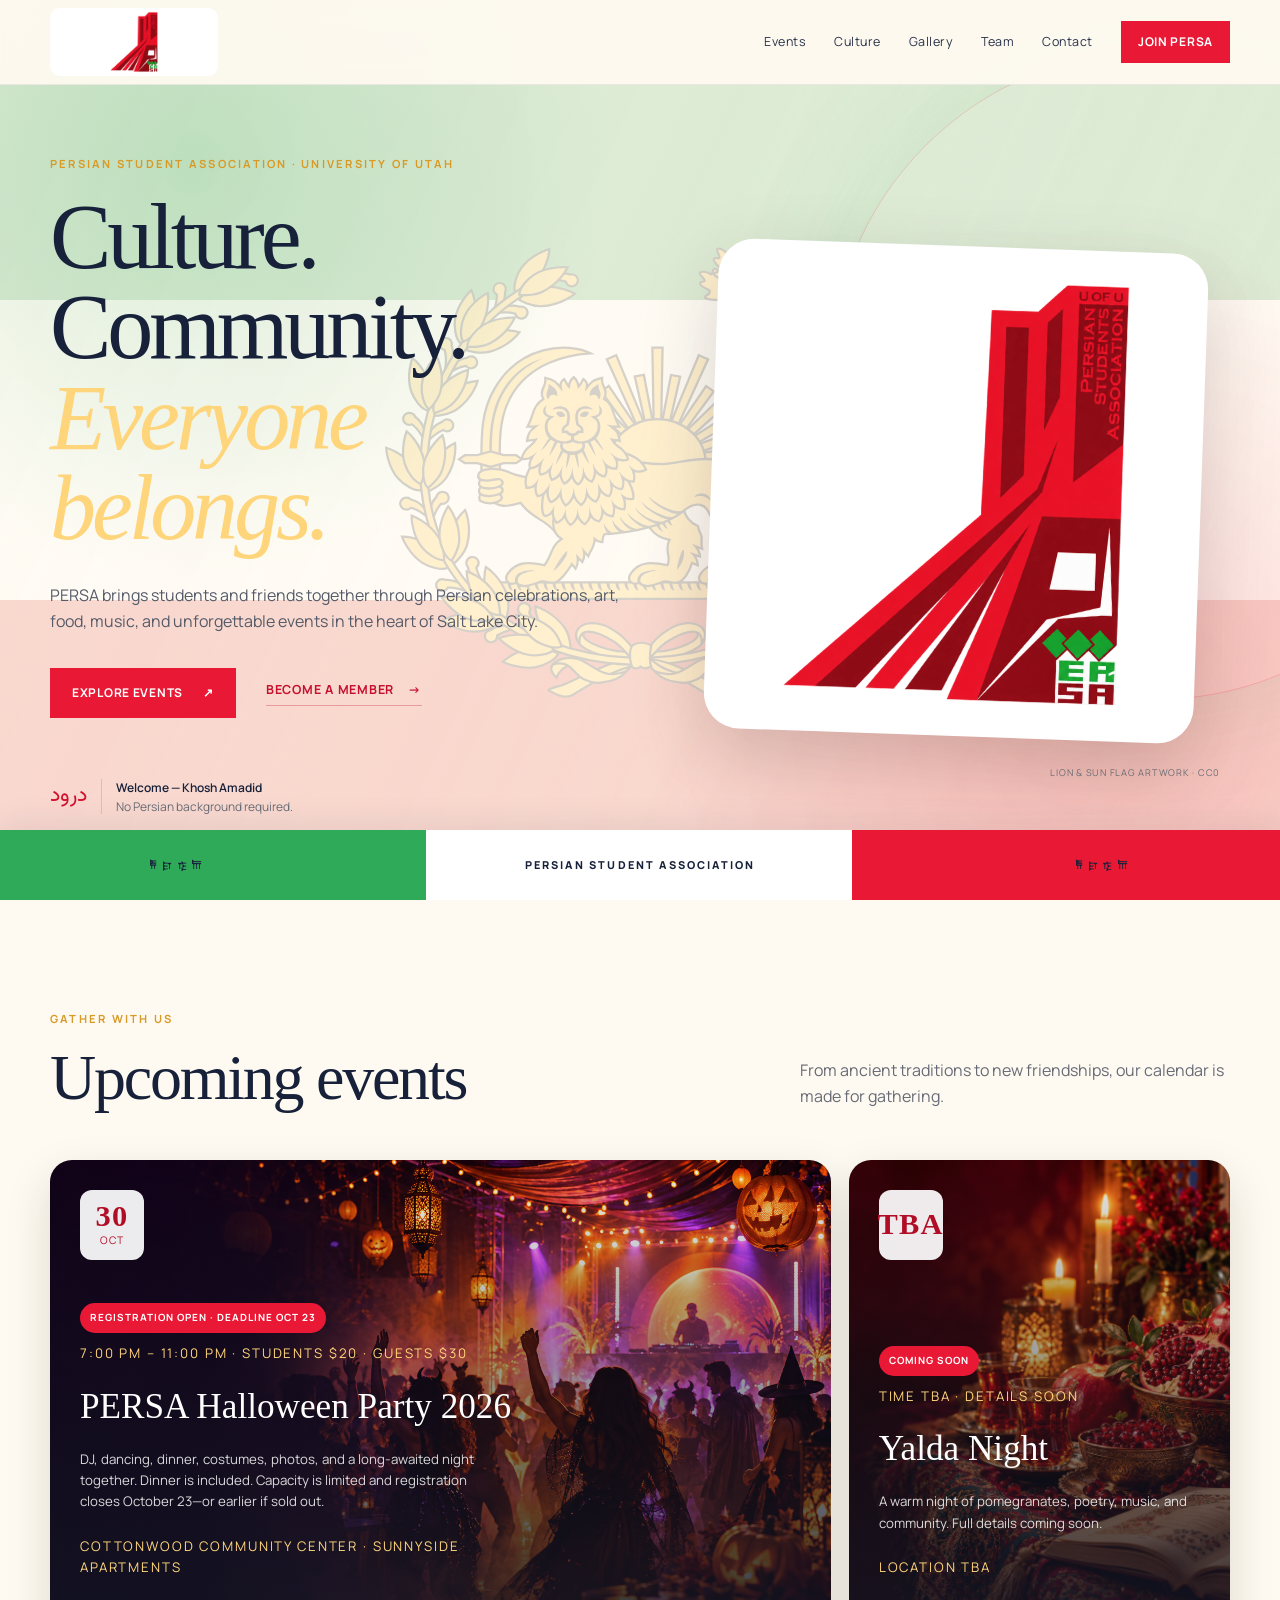
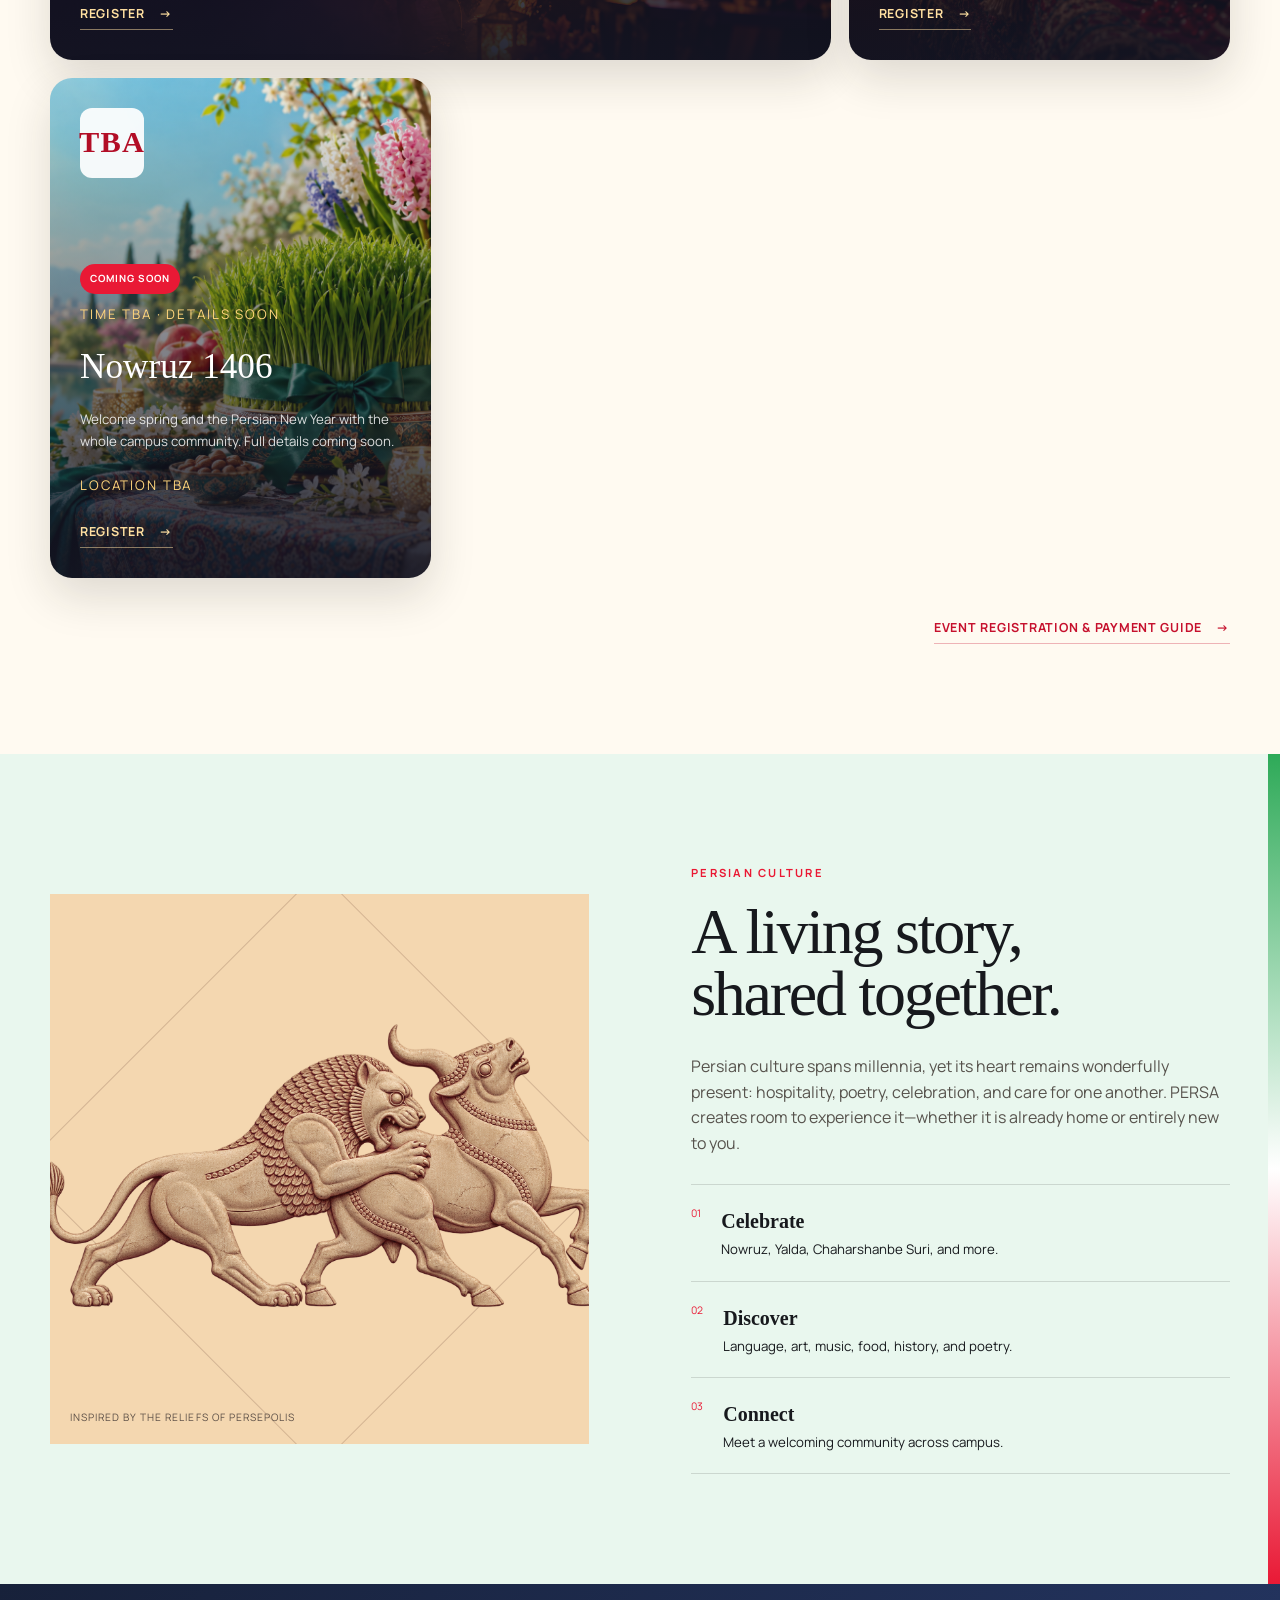
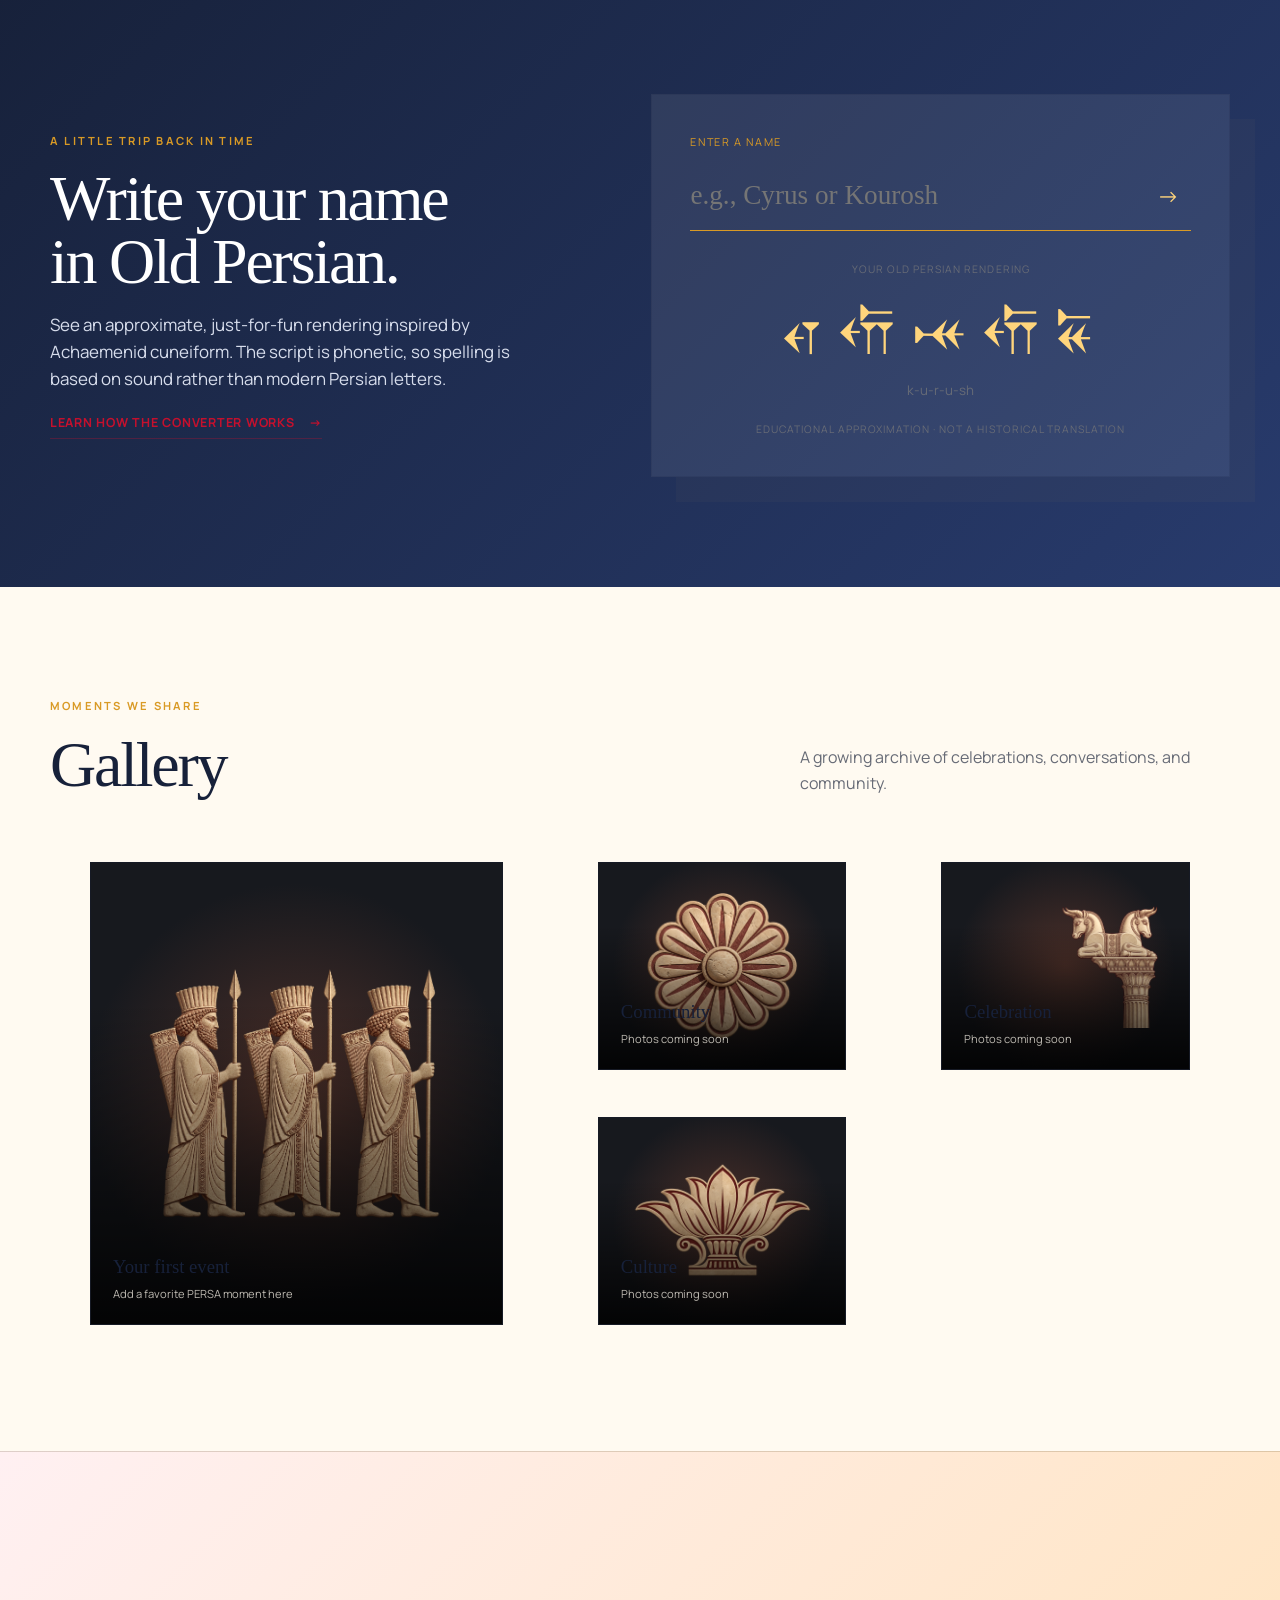
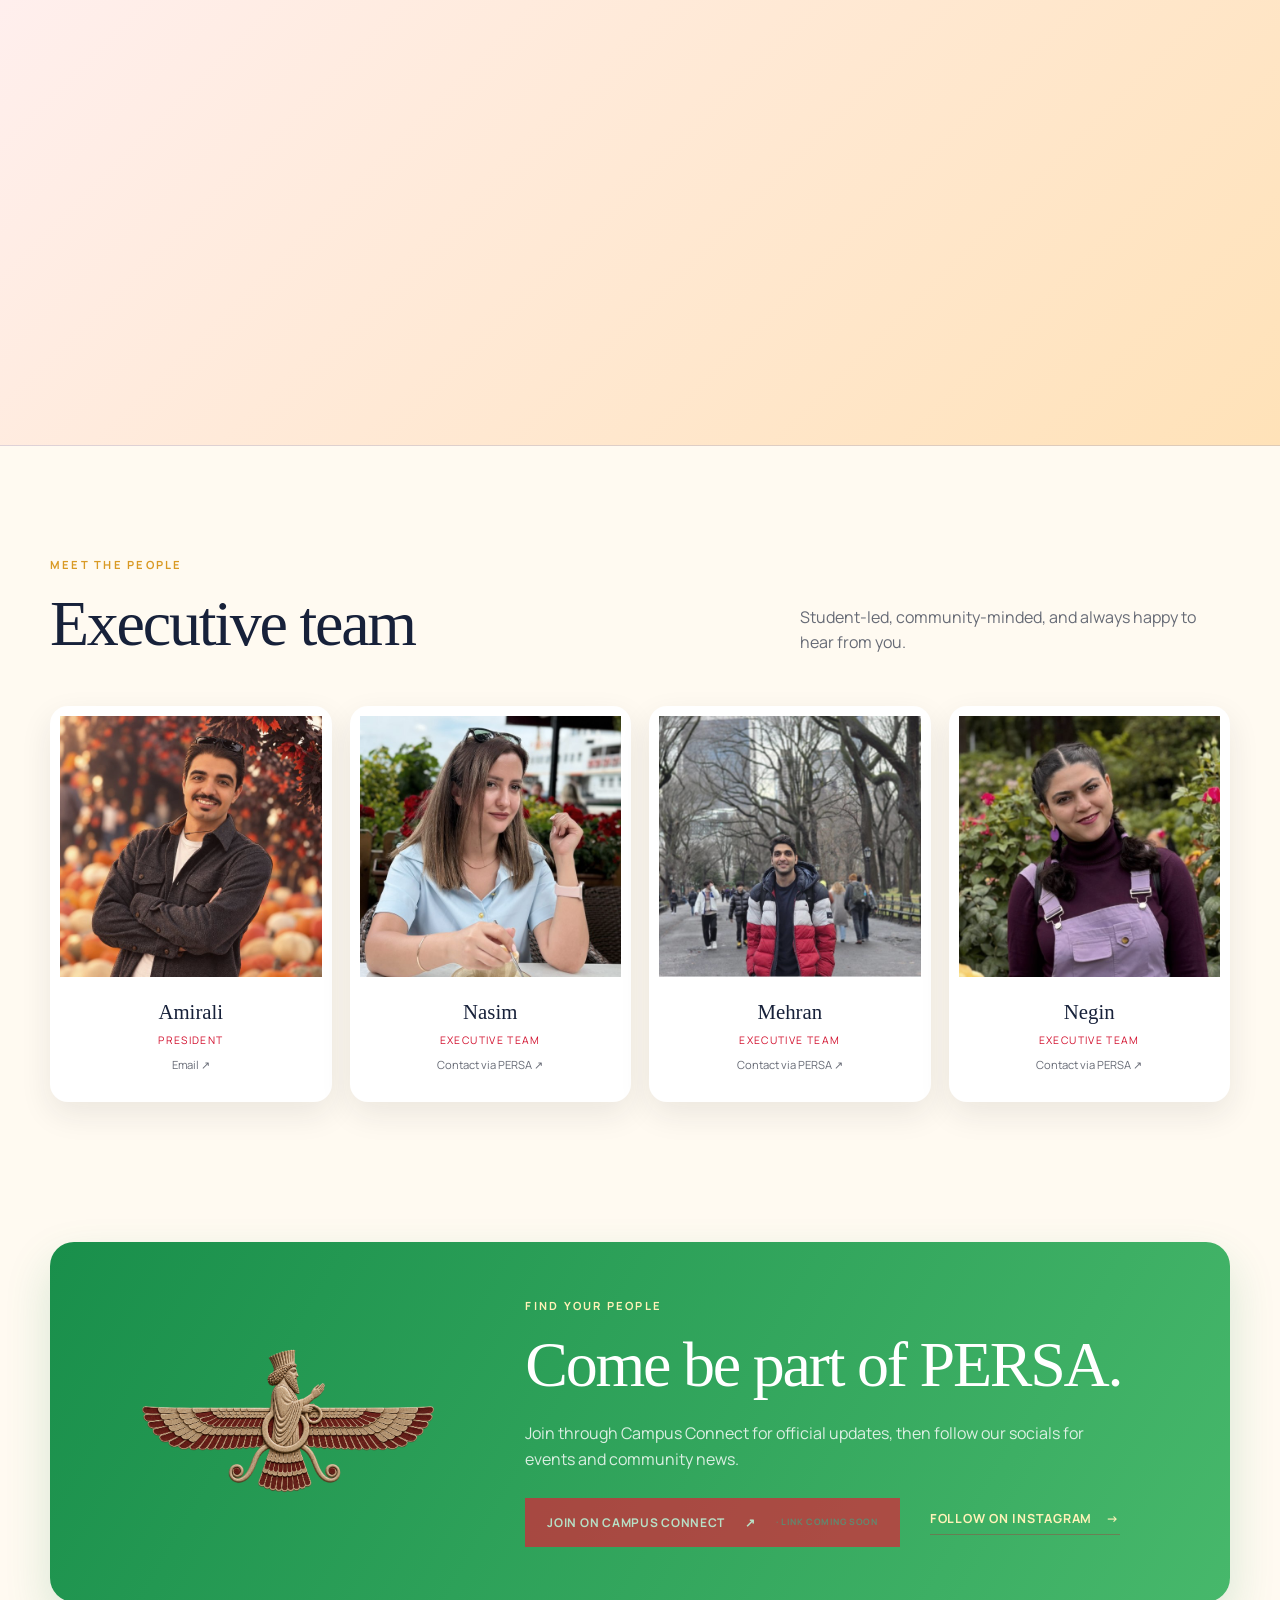
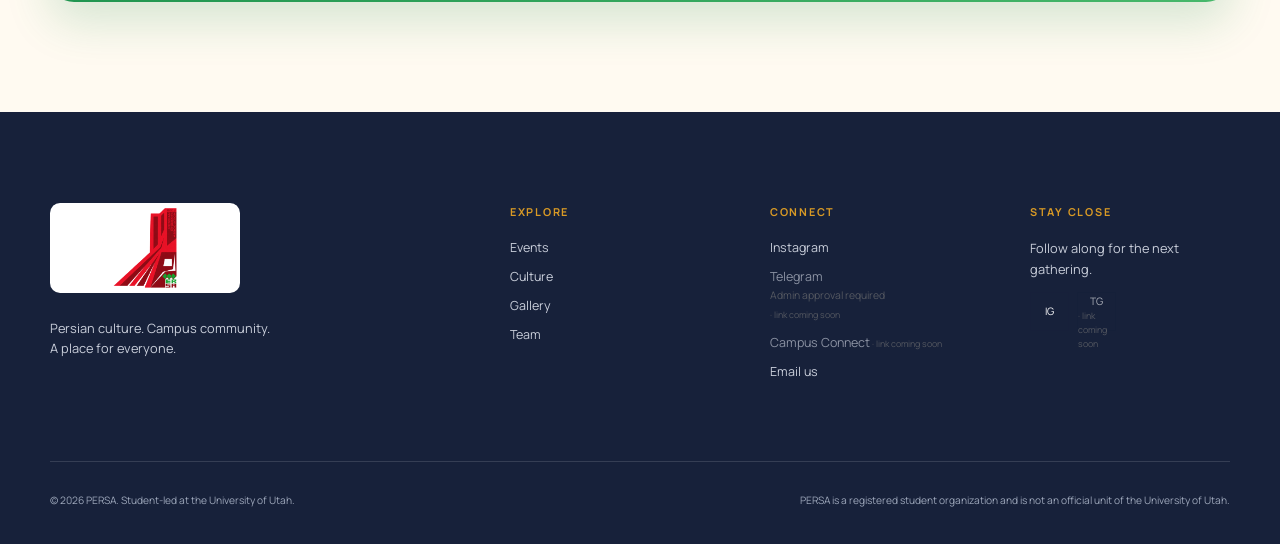
==== commit 3f0f6850: "Version release scripts" ====
--- a/index.html
+++ b/index.html
@@ -93,6 +93,6 @@
     <div class="shell footer-grid"><div><a class="brand footer-brand brand-logo" href="#top"><img src="assets/images/persa-logo-transparent.png" alt="PERSA official logo"></a><p>Persian culture. Campus community.<br>A place for everyone.</p></div><div><h3>Explore</h3><a href="#events">Events</a><a href="#culture">Culture</a><a href="#gallery">Gallery</a><a href="#team">Team</a></div><div><h3>Connect</h3><a data-link="instagram" href="#">Instagram</a><a data-link="telegram" href="#">Telegram <small>Admin approval required</small></a><a data-link="campusConnect" href="#">Campus Connect</a><a data-link="email" href="#">Email us</a></div><div><h3>Stay close</h3><p>Follow along for the next gathering.</p><div class="social-row"><a data-link="instagram" href="#" aria-label="Instagram">IG</a><a data-link="telegram" href="#" aria-label="Telegram">TG</a></div></div></div>
     <div class="shell footer-bottom"><p>© <span id="year"></span> PERSA. Student-led at the University of Utah.</p><p>PERSA is a registered student organization and is not an official unit of the University of Utah.</p></div>
   </footer>
-  <script src="assets/app.js" defer></script>
+  <script src="assets/app.js?v=20260930-release" defer></script>
 </body>
 </html>
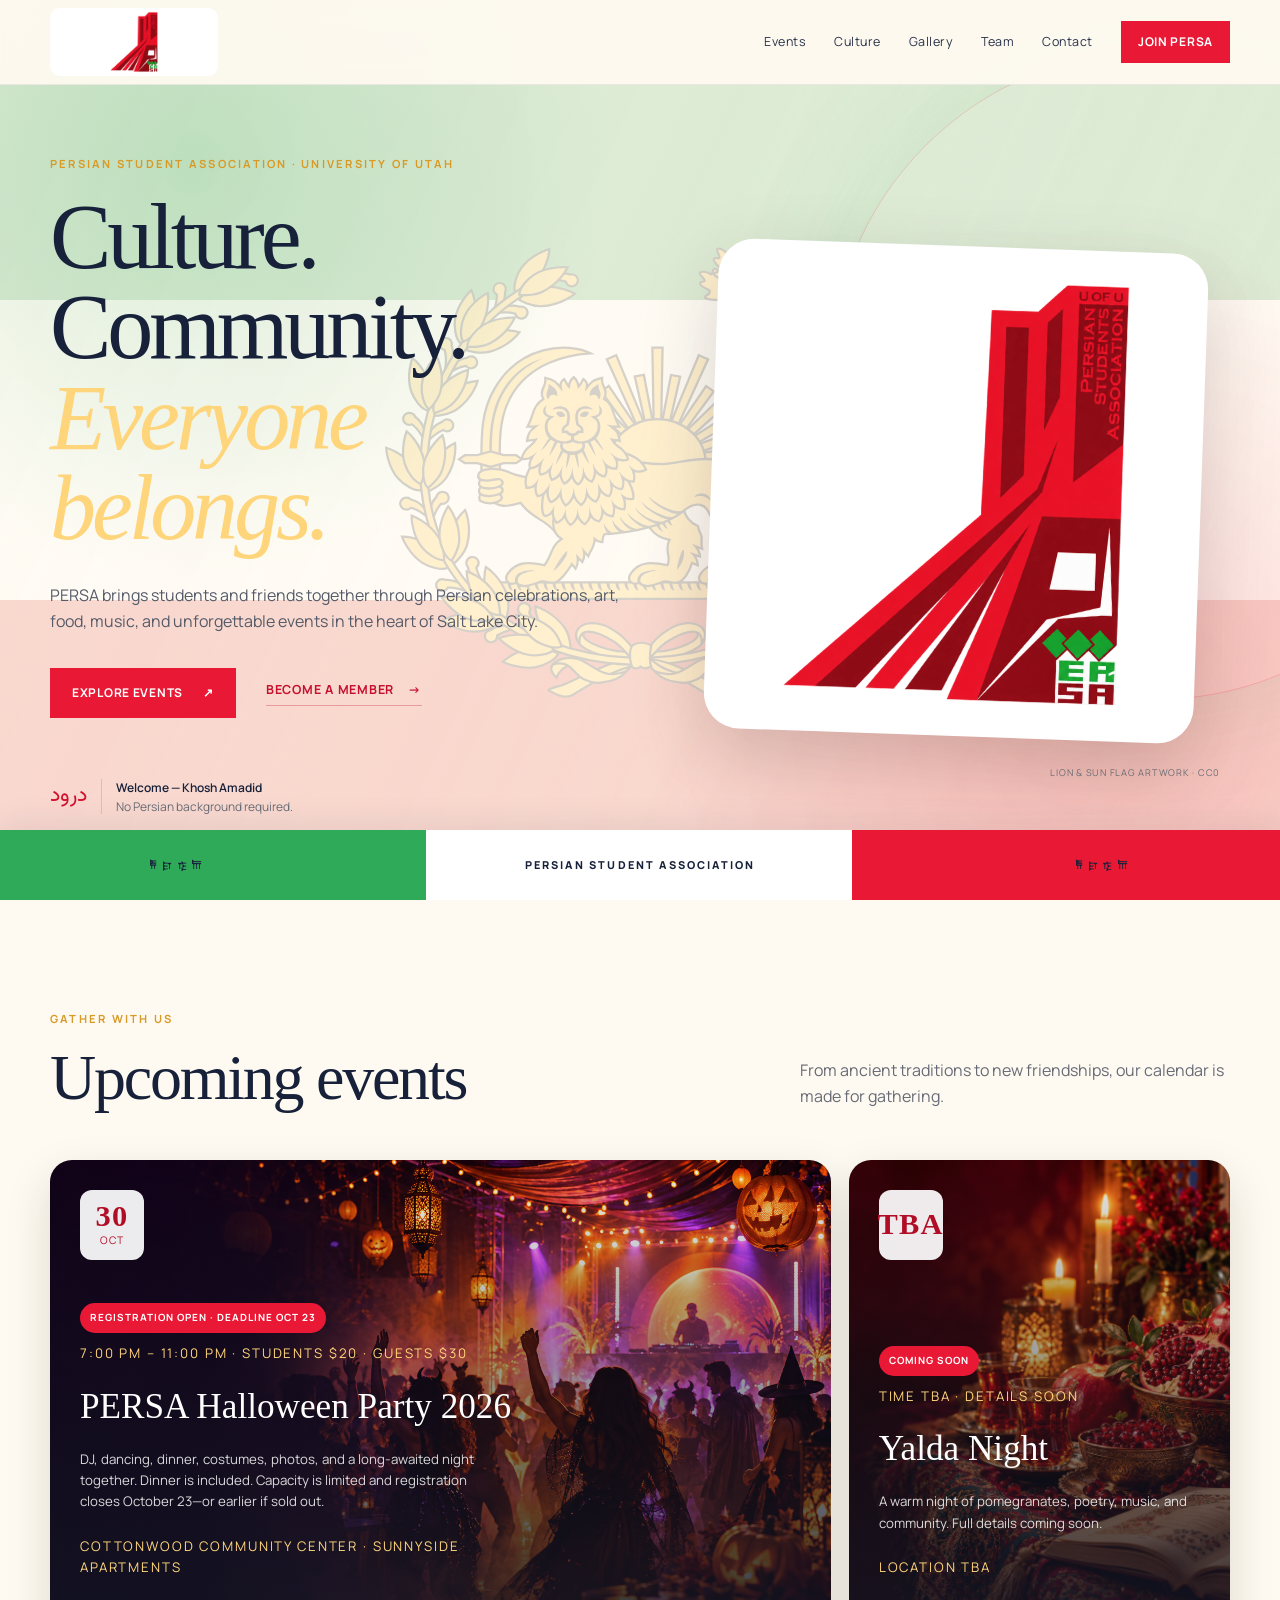
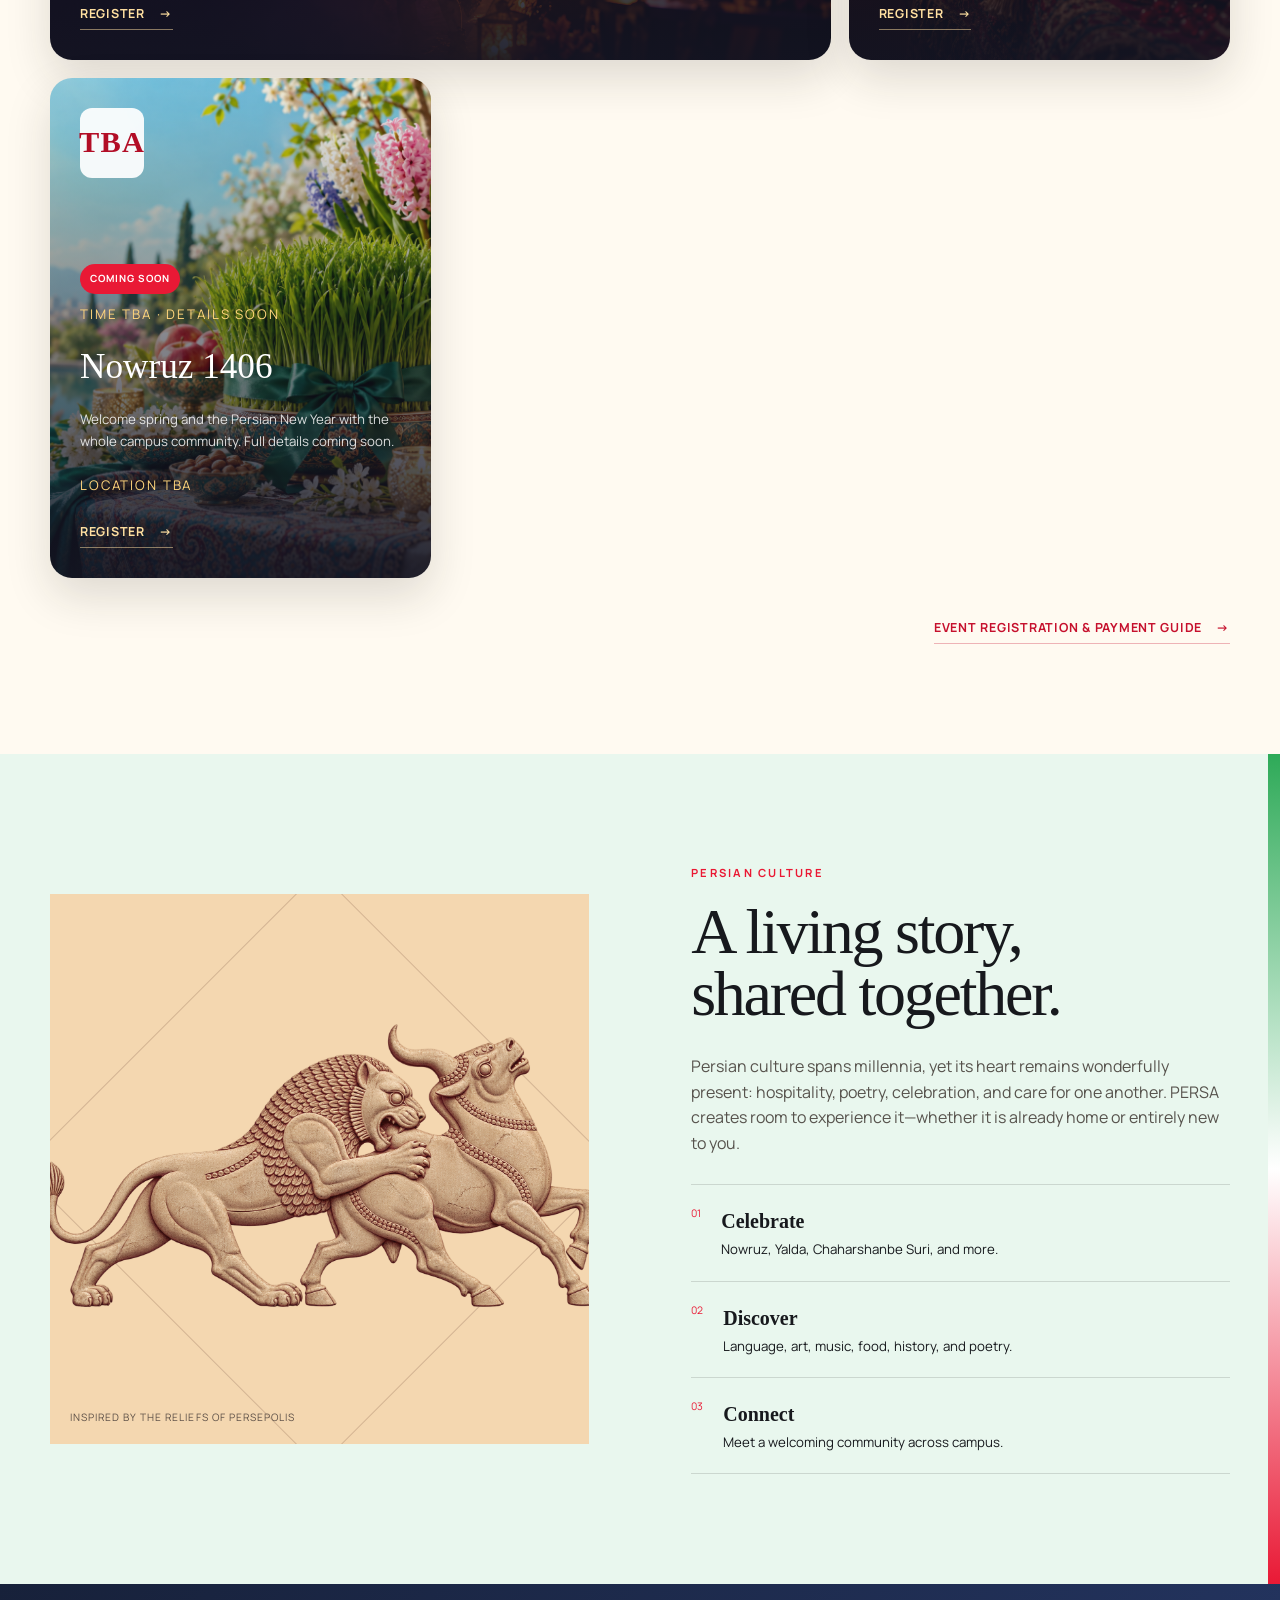
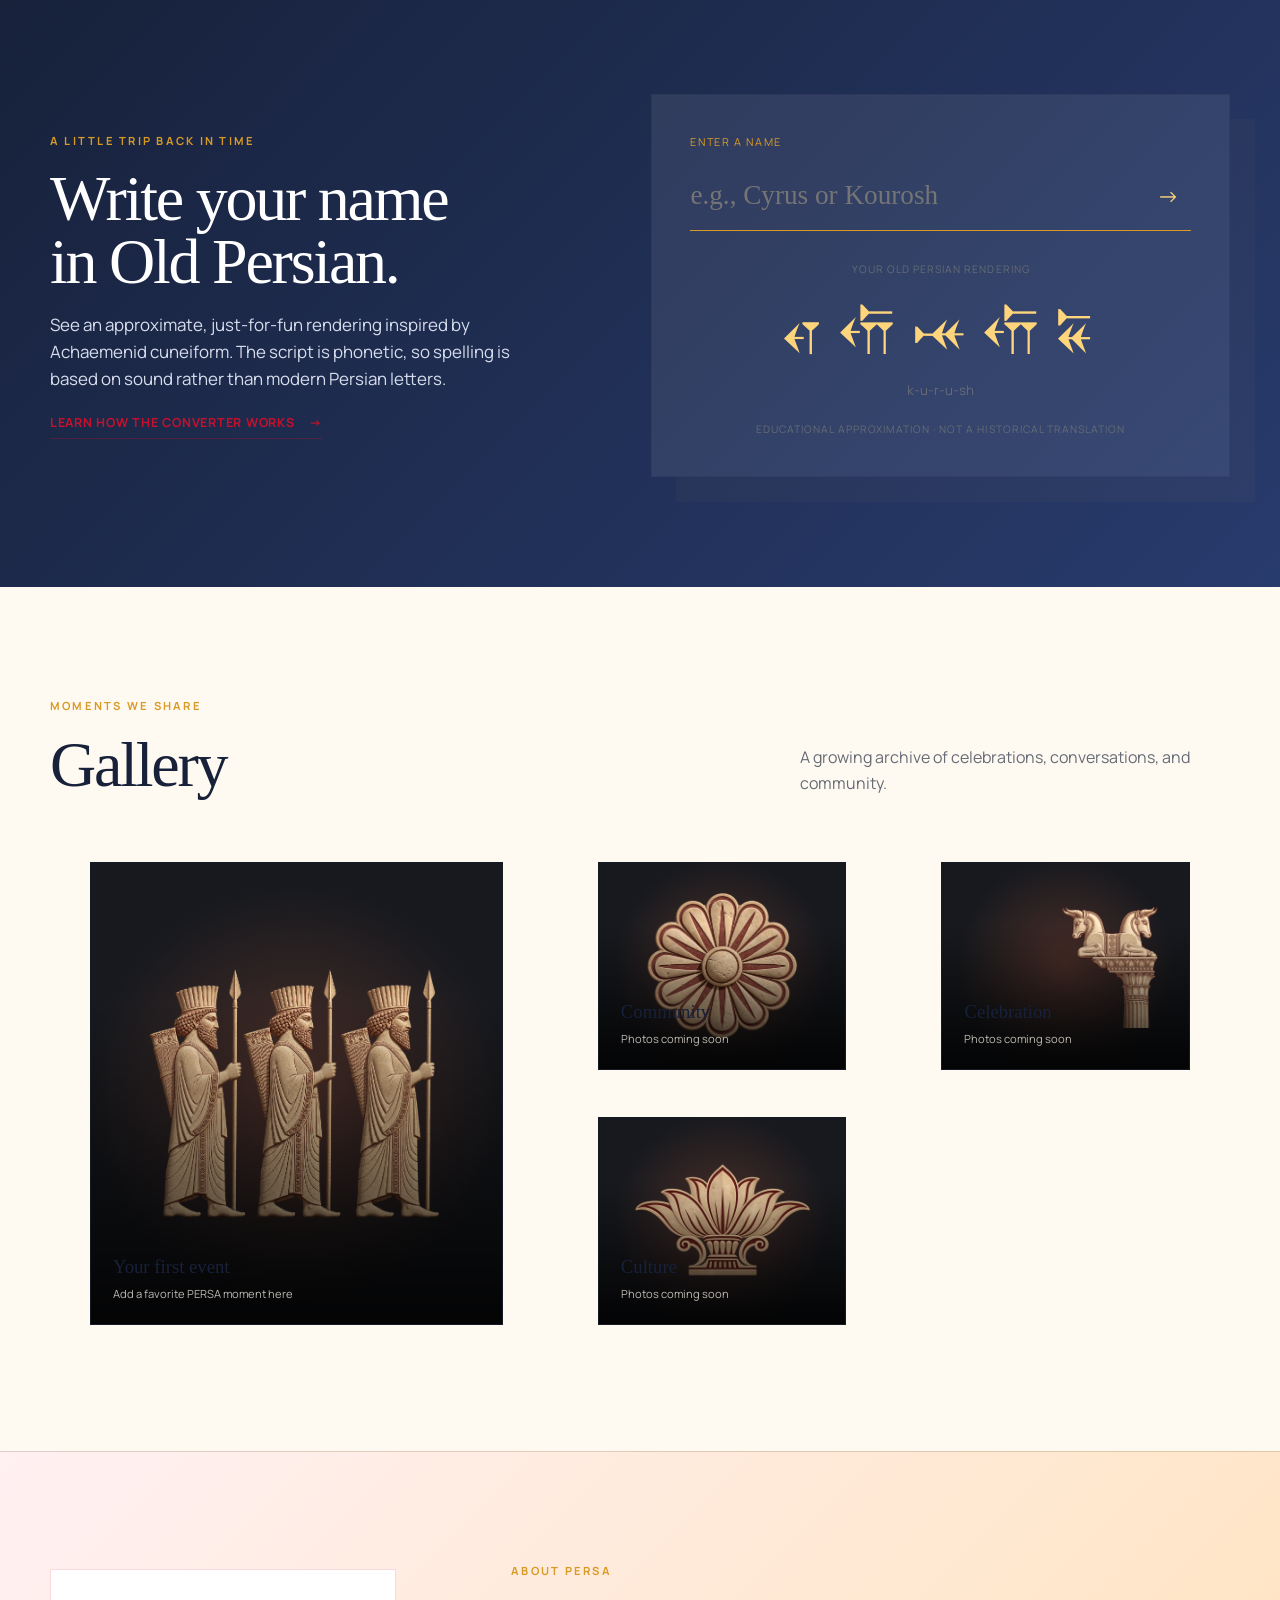
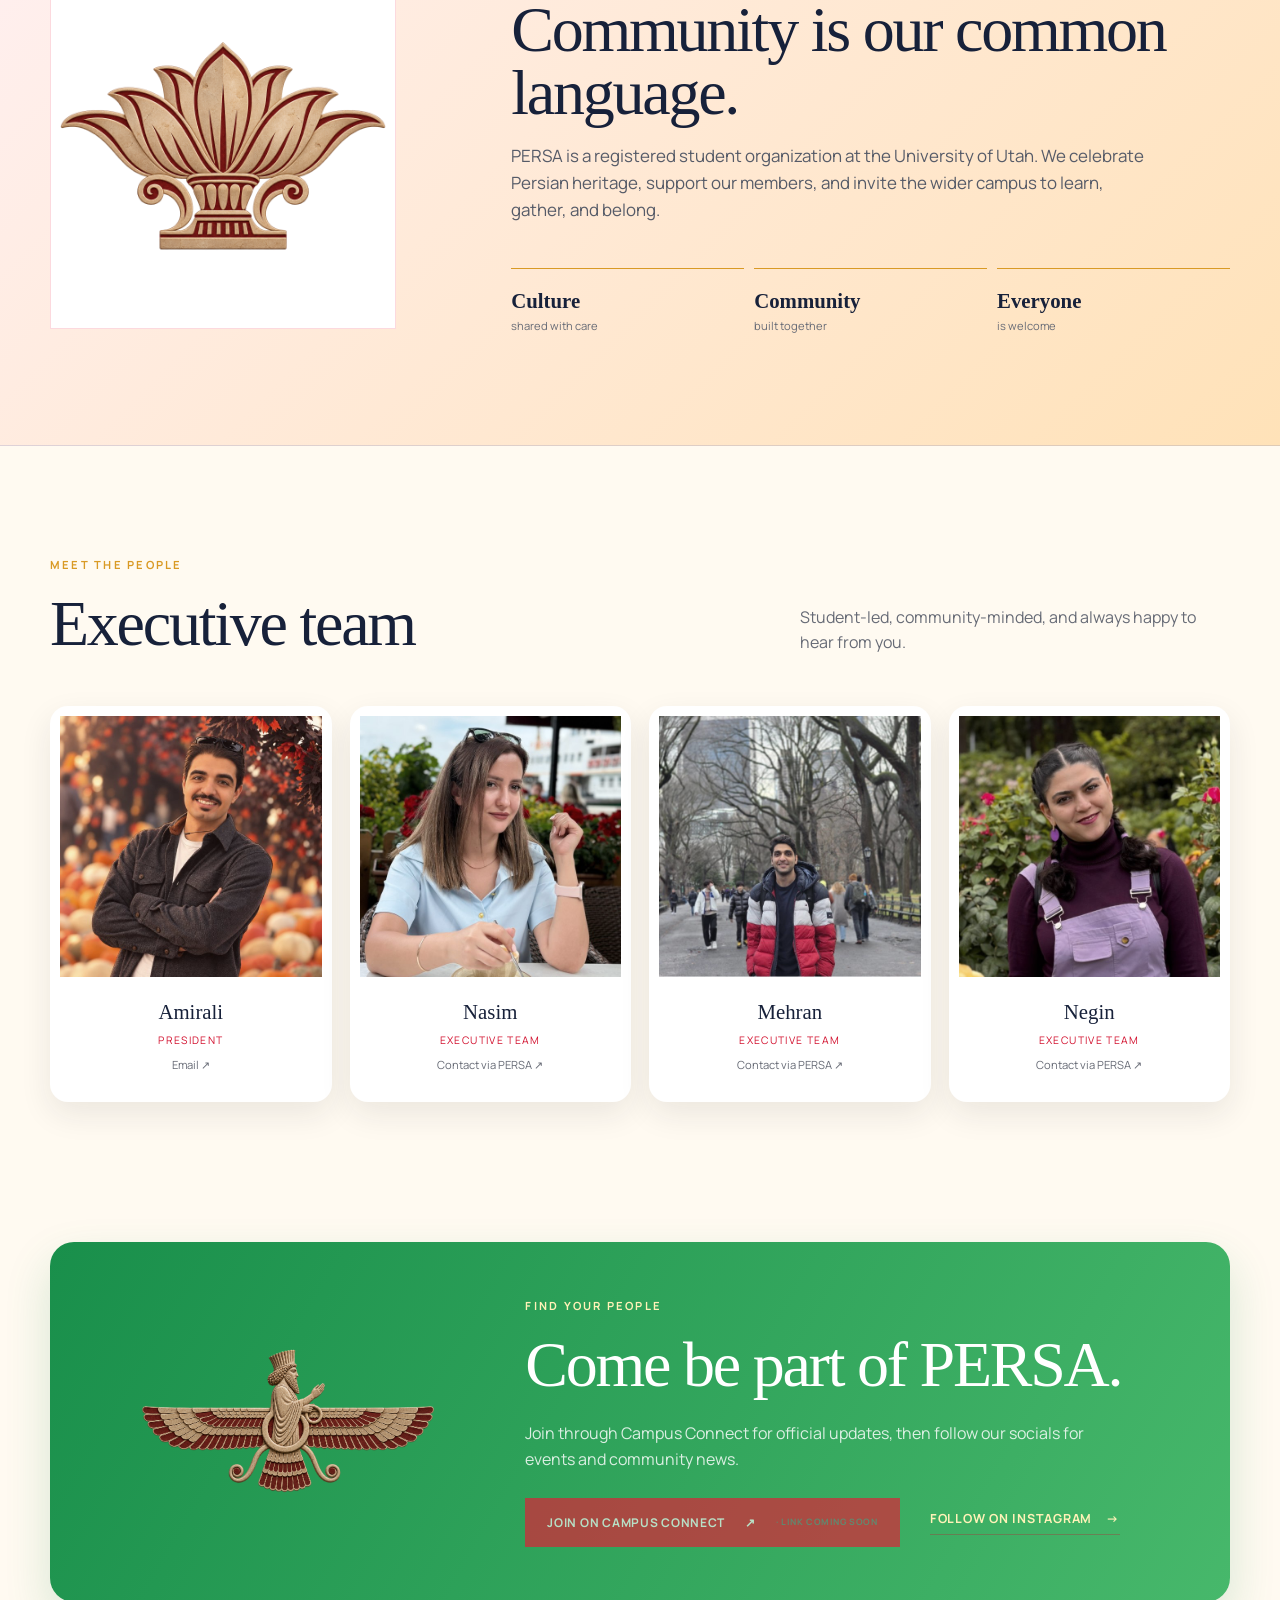
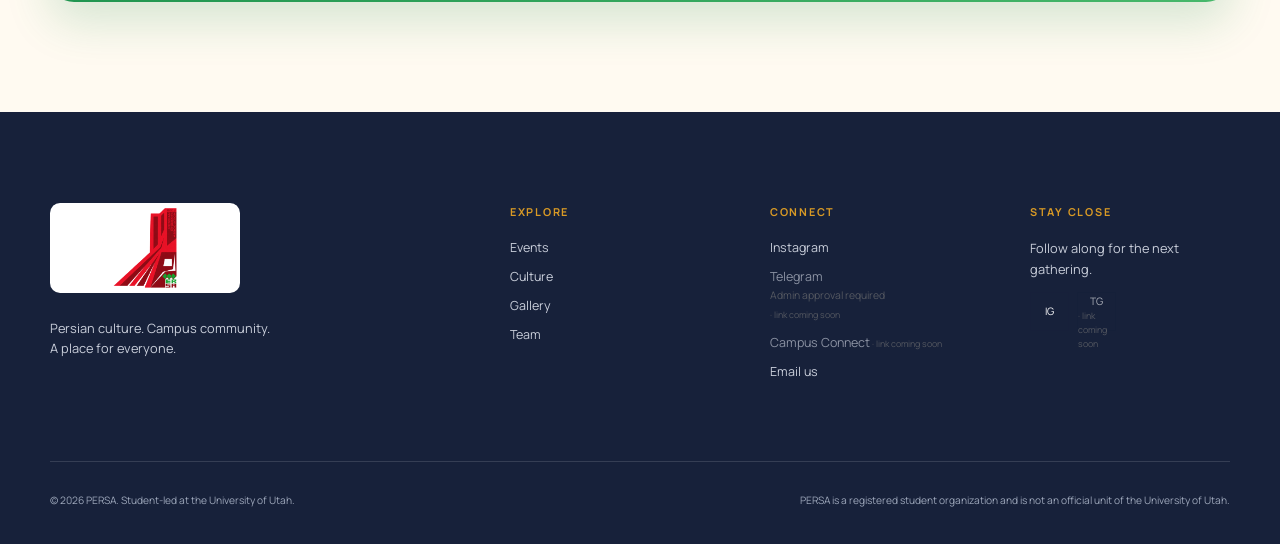
==== commit 053bf9b5: "Use versioned release assets" ====
--- a/index.html
+++ b/index.html
@@ -93,6 +93,6 @@
     <div class="shell footer-grid"><div><a class="brand footer-brand brand-logo" href="#top"><img src="assets/images/persa-logo-transparent.png" alt="PERSA official logo"></a><p>Persian culture. Campus community.<br>A place for everyone.</p></div><div><h3>Explore</h3><a href="#events">Events</a><a href="#culture">Culture</a><a href="#gallery">Gallery</a><a href="#team">Team</a></div><div><h3>Connect</h3><a data-link="instagram" href="#">Instagram</a><a data-link="telegram" href="#">Telegram <small>Admin approval required</small></a><a data-link="campusConnect" href="#">Campus Connect</a><a data-link="email" href="#">Email us</a></div><div><h3>Stay close</h3><p>Follow along for the next gathering.</p><div class="social-row"><a data-link="instagram" href="#" aria-label="Instagram">IG</a><a data-link="telegram" href="#" aria-label="Telegram">TG</a></div></div></div>
     <div class="shell footer-bottom"><p>© <span id="year"></span> PERSA. Student-led at the University of Utah.</p><p>PERSA is a registered student organization and is not an official unit of the University of Utah.</p></div>
   </footer>
-  <script src="assets/app.js?v=20260930-release" defer></script>
+  <script src="assets/app.release-20260930.js" defer></script>
 </body>
 </html>
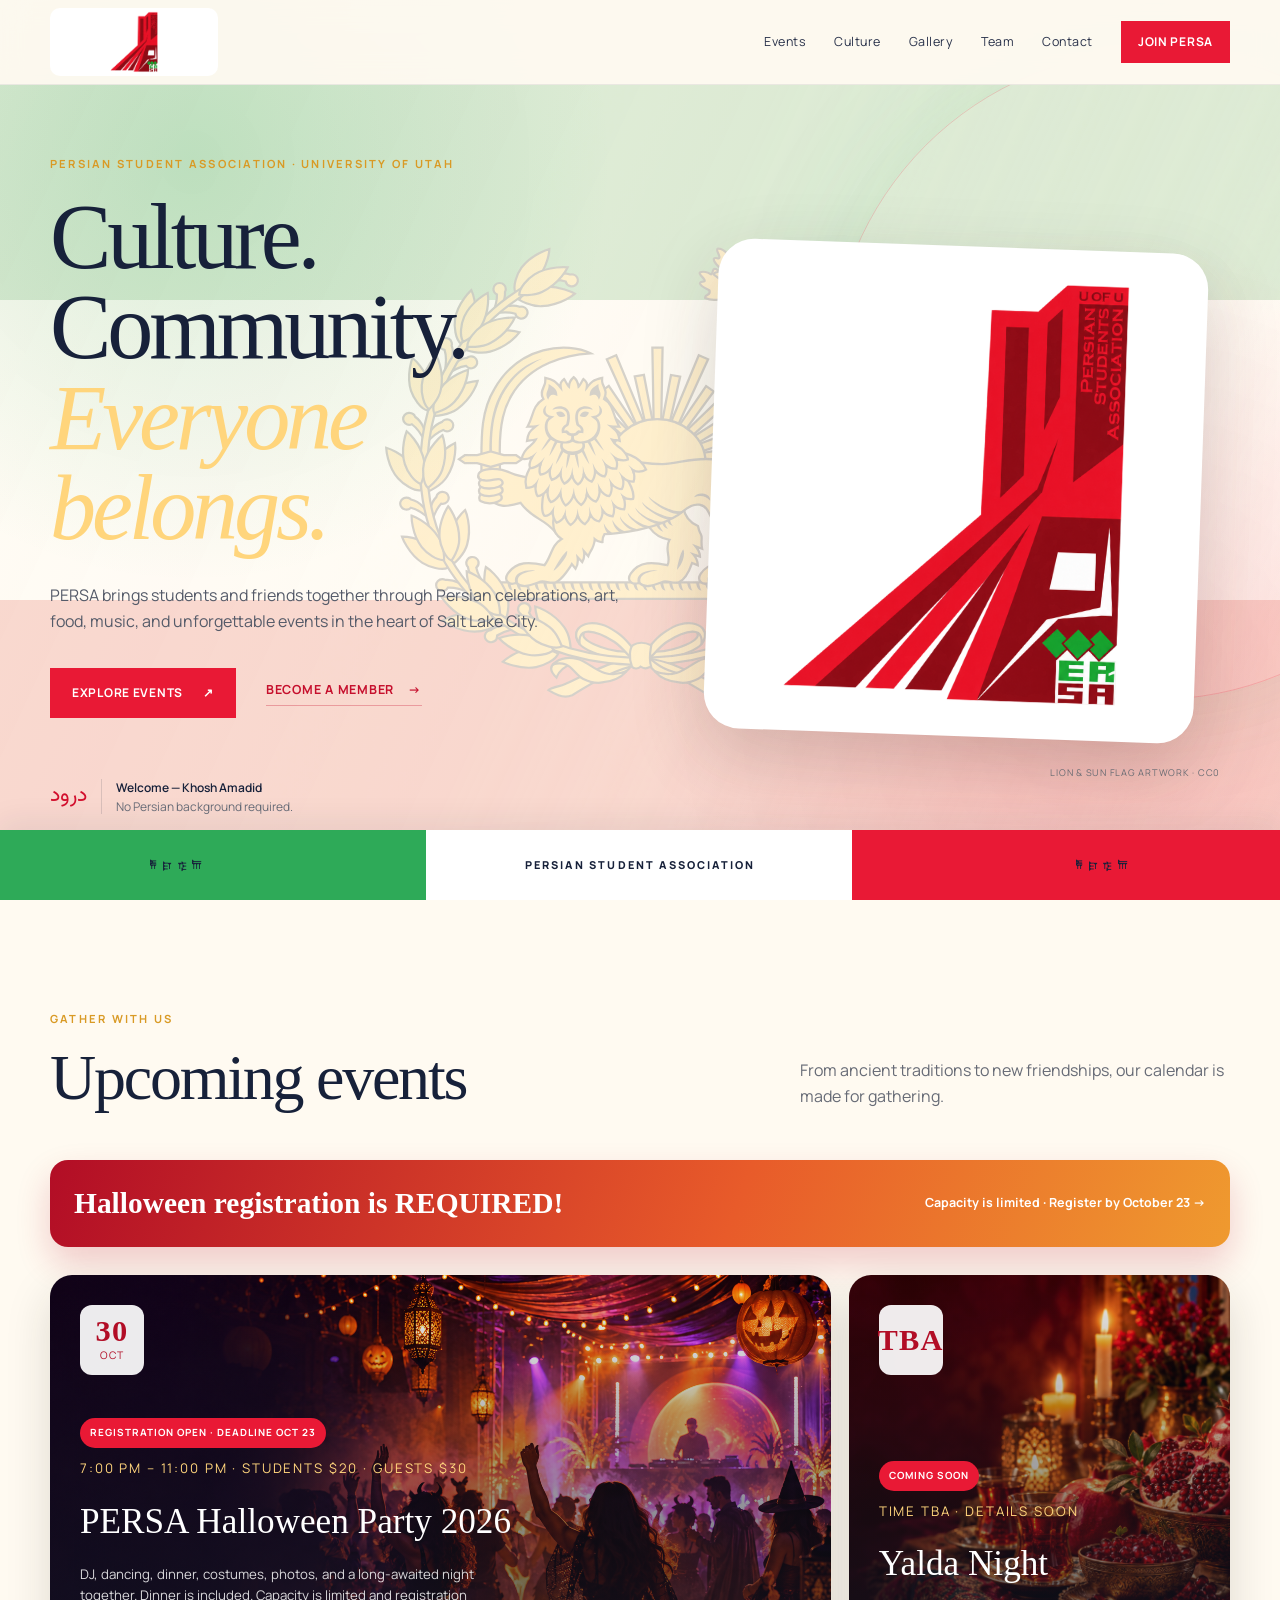
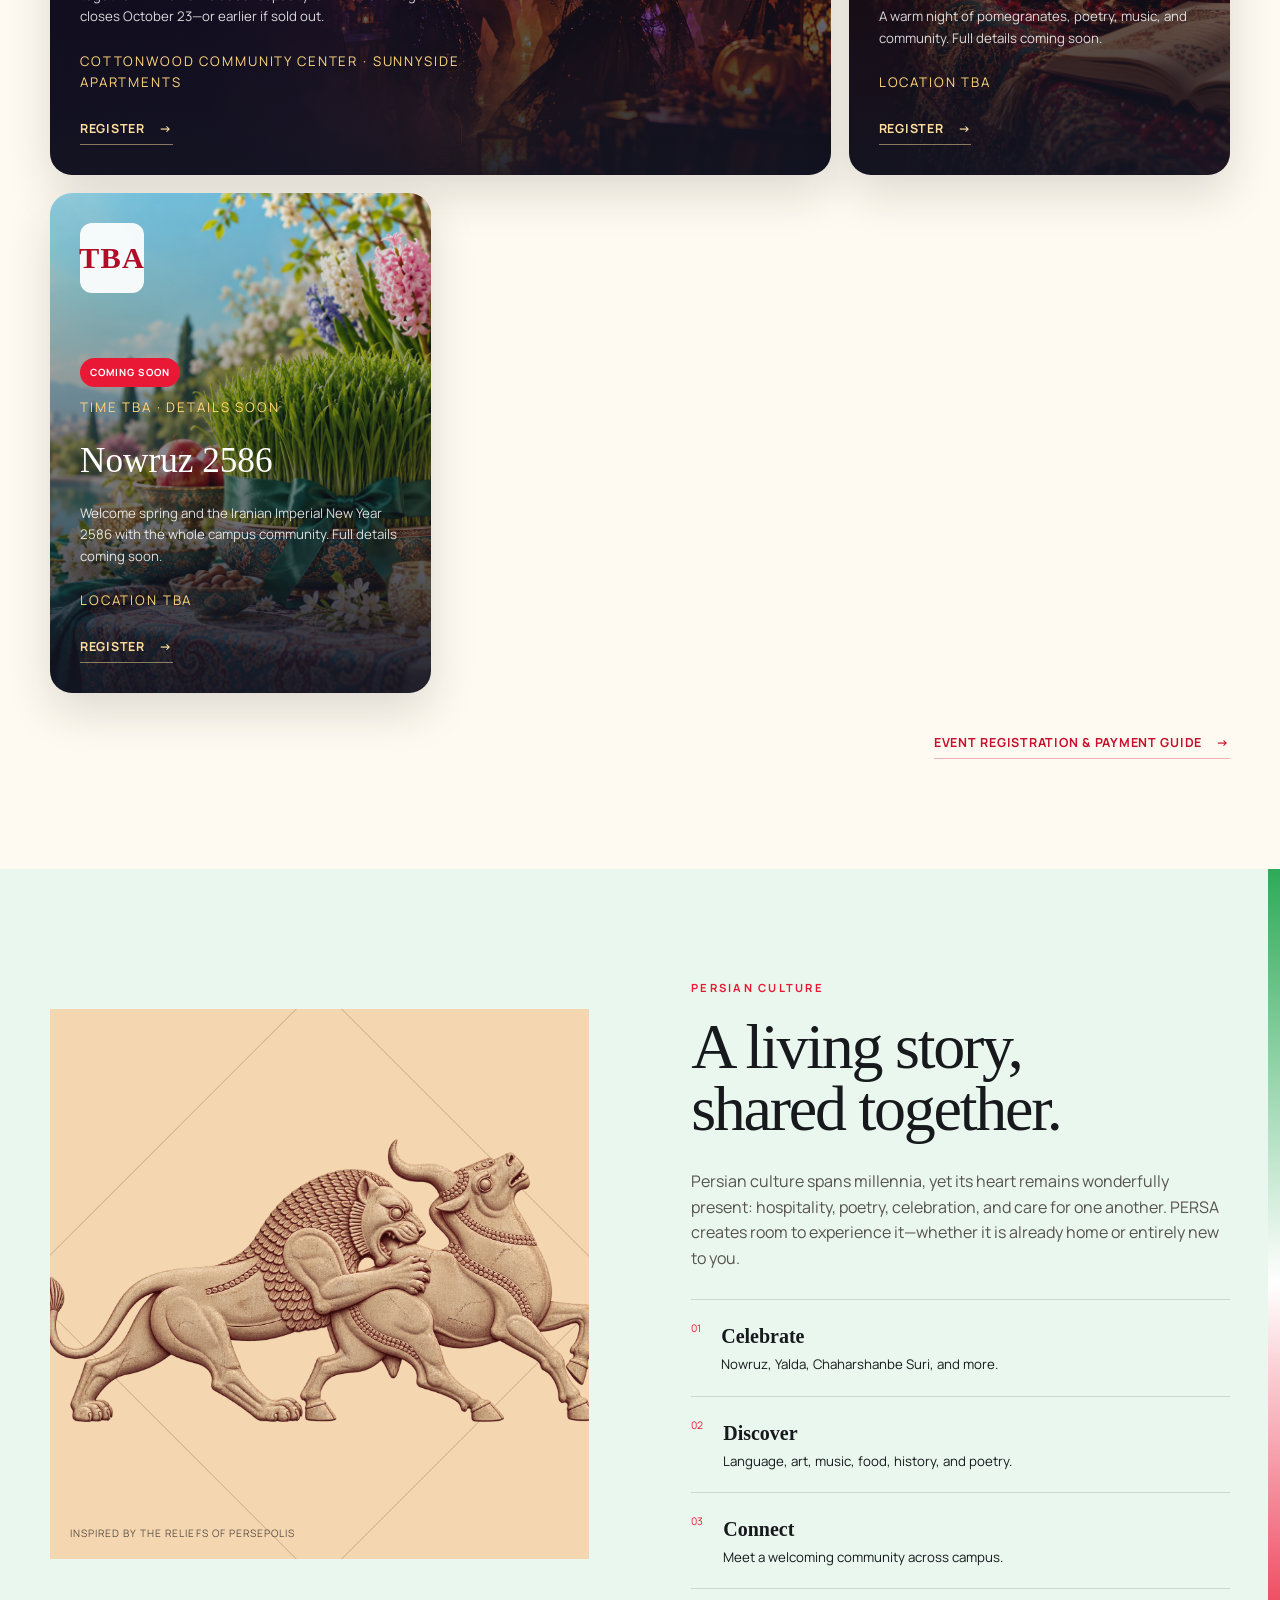
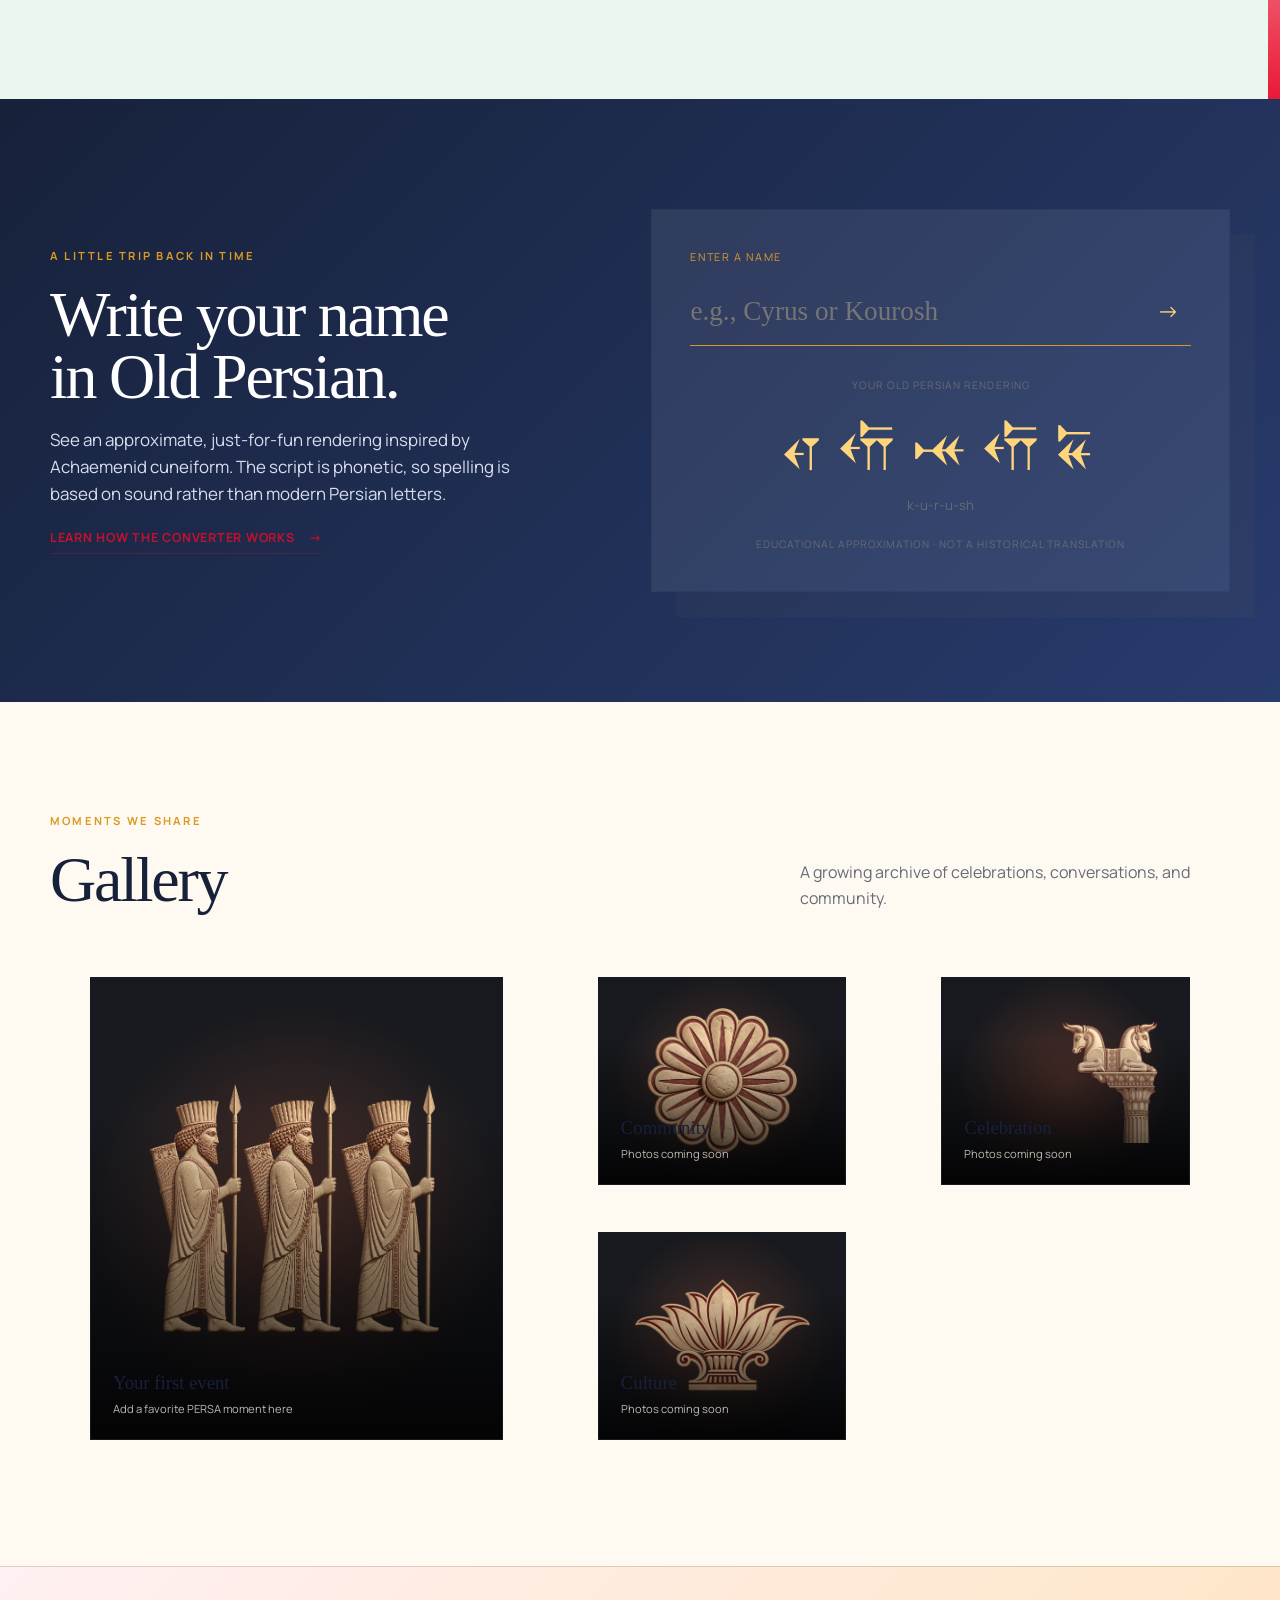
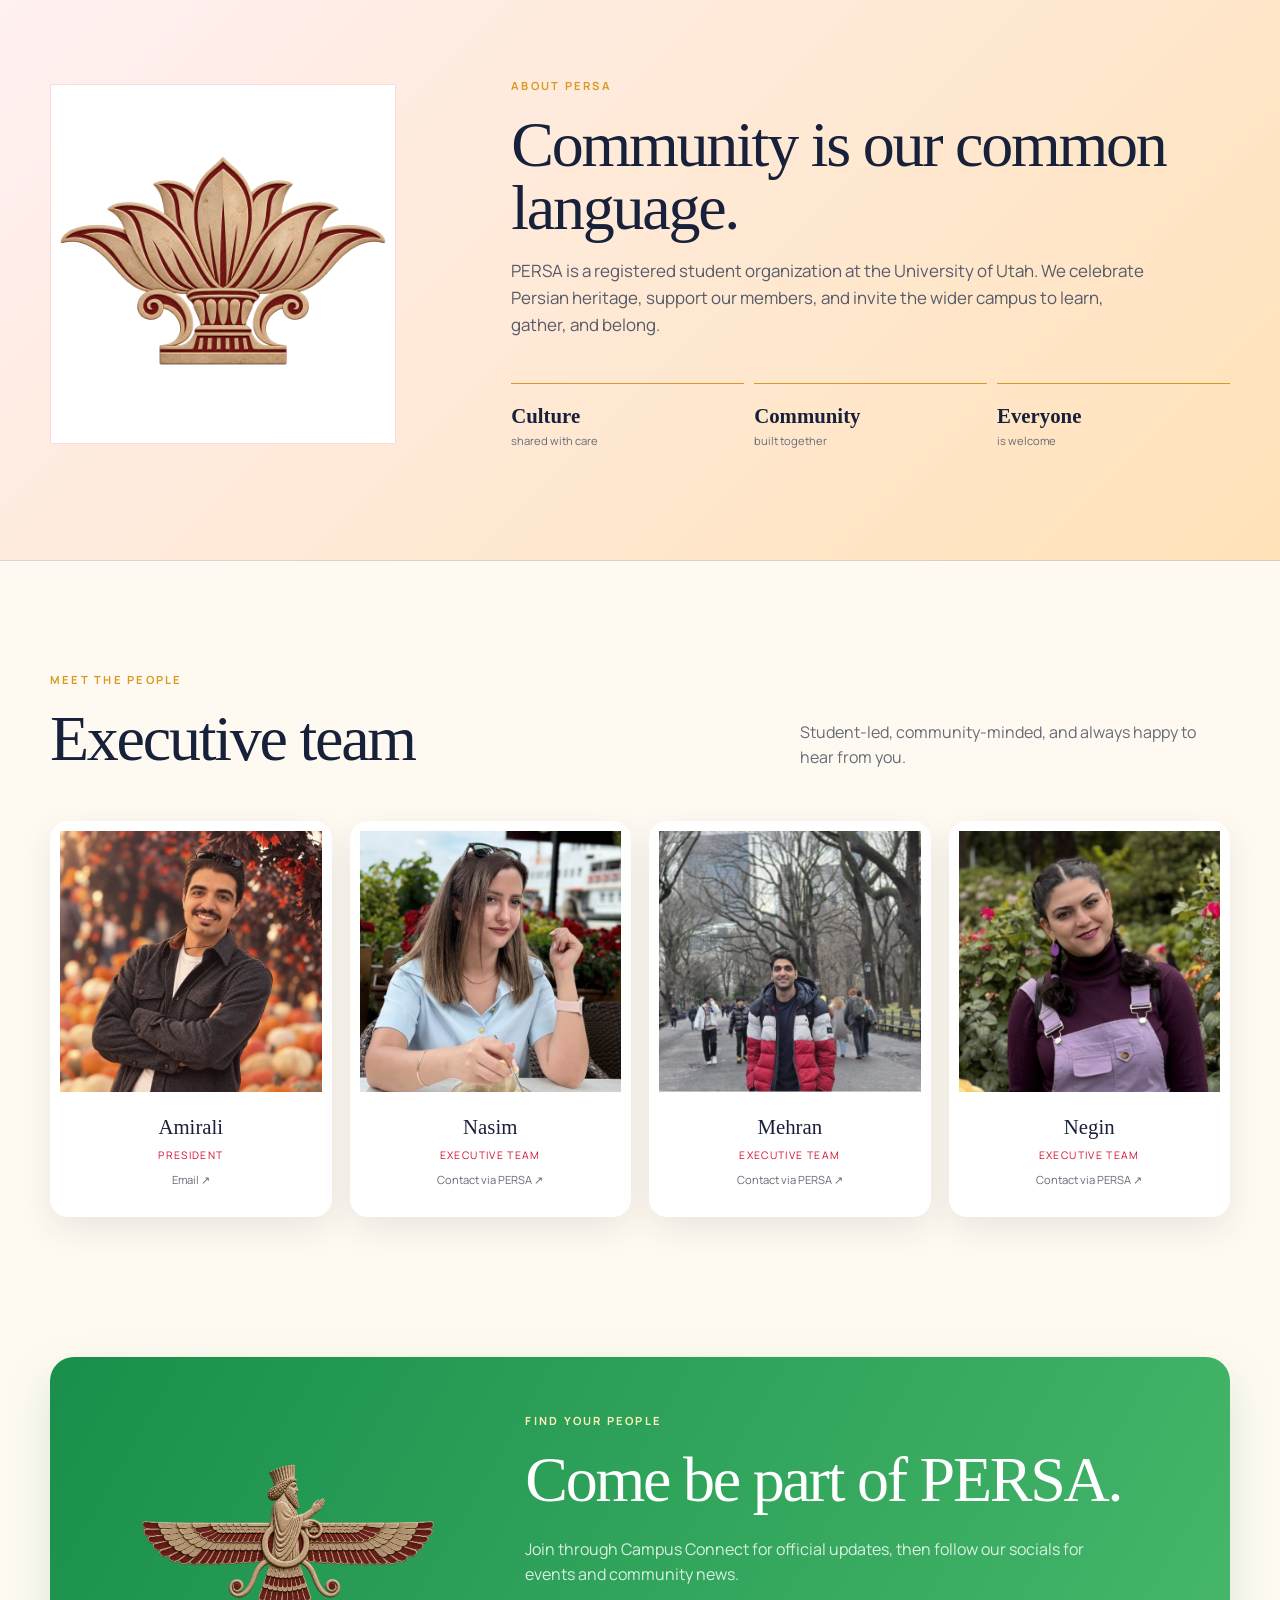
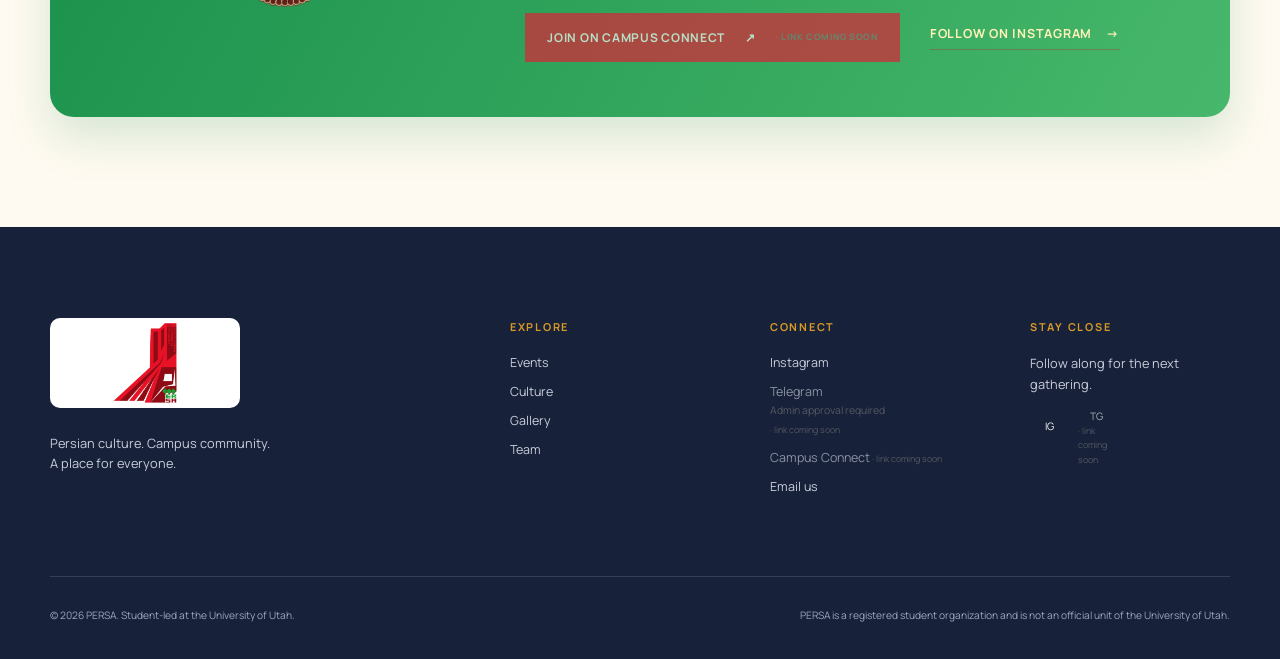
==== commit bd513b40: "Launch Halloween ticket registration flow" ====
--- a/index.html
+++ b/index.html
@@ -9,7 +9,7 @@
   <link rel="preconnect" href="https://fonts.googleapis.com">
   <link rel="preconnect" href="https://fonts.gstatic.com" crossorigin>
   <link href="https://fonts.googleapis.com/css2?family=Manrope:wght@400;500;600;700&family=Vazirmatn:wght@400;500;600;700&display=swap" rel="stylesheet">
-  <link rel="stylesheet" href="assets/styles.css">
+  <link rel="stylesheet" href="assets/styles.css?v=20260930-order-flow">
   <script type="application/ld+json">{"@context":"https://schema.org","@type":"Organization","name":"PERSA — Persian Student Association","parentOrganization":{"@type":"CollegeOrUniversity","name":"University of Utah"},"url":"https://persauofu.github.io"}</script>
 </head>
 <body>
@@ -46,6 +46,7 @@
 
     <section class="section shell" id="events">
       <div class="section-heading reveal"><div><p class="eyebrow">Gather with us</p><h2>Upcoming events</h2></div><p>From ancient traditions to new friendships, our calendar is made for gathering.</p></div>
+      <a class="required-banner reveal" href="registration.html?event=halloween-celebration"><strong>Halloween registration is REQUIRED!</strong><span>Capacity is limited · Register by October 23 →</span></a>
       <div class="event-grid" id="event-grid" aria-live="polite"></div>
       <div class="section-cta reveal"><a class="text-link" href="registration.html">Event registration & payment guide <span>→</span></a></div>
     </section>
@@ -93,6 +94,6 @@
     <div class="shell footer-grid"><div><a class="brand footer-brand brand-logo" href="#top"><img src="assets/images/persa-logo-transparent.png" alt="PERSA official logo"></a><p>Persian culture. Campus community.<br>A place for everyone.</p></div><div><h3>Explore</h3><a href="#events">Events</a><a href="#culture">Culture</a><a href="#gallery">Gallery</a><a href="#team">Team</a></div><div><h3>Connect</h3><a data-link="instagram" href="#">Instagram</a><a data-link="telegram" href="#">Telegram <small>Admin approval required</small></a><a data-link="campusConnect" href="#">Campus Connect</a><a data-link="email" href="#">Email us</a></div><div><h3>Stay close</h3><p>Follow along for the next gathering.</p><div class="social-row"><a data-link="instagram" href="#" aria-label="Instagram">IG</a><a data-link="telegram" href="#" aria-label="Telegram">TG</a></div></div></div>
     <div class="shell footer-bottom"><p>© <span id="year"></span> PERSA. Student-led at the University of Utah.</p><p>PERSA is a registered student organization and is not an official unit of the University of Utah.</p></div>
   </footer>
-  <script src="assets/app.release-20260930.js" defer></script>
+  <script src="assets/app.js?v=20260930-order-flow" defer></script>
 </body>
 </html>
--- a/assets/styles.css
+++ b/assets/styles.css
@@ -36,5 +36,16 @@
 .registration-page{background:#fffaf1;color:#17213a}.registration-hero{position:relative;min-height:500px;padding:110px 0 70px;display:flex;align-items:end;color:white;background:linear-gradient(90deg,rgba(32,8,40,.96),rgba(32,8,40,.38)),url('images/events/halloween-2026.png') center/cover no-repeat}.registration-hero h1{font-family:var(--serif);font-size:clamp(3rem,7vw,6rem);line-height:.95}.event-facts{display:flex;gap:10px;flex-wrap:wrap;margin-top:28px}.event-facts span{padding:9px 12px;border:1px solid rgba(255,255,255,.5);border-radius:999px;font-size:.72rem}.registration-page .form-section label{color:#343b50}.registration-page .form-section input,.registration-page .form-section select,.registration-page .form-section textarea{background:white;color:#17213a;border-color:rgba(23,33,58,.2)}.registration-page .event-summary{background:#fff3d7}.registration-page .event-summary strong{color:#17213a}.registration-page .payment-panel{background:linear-gradient(145deg,#55144d,#d54536);border:0;color:white;border-radius:20px}.registration-page .payment-panel ol{color:rgba(255,255,255,.88)}.registration-page .payment-panel .eyebrow{color:#ffd57c}.payment-notice{background:#fff0c9;border-color:#e2ac32;color:#47381b}.payment-notice a{color:#b20d26;text-decoration:underline}.venmo-box a{color:#ffd57c}.registration-page .fine-print{color:rgba(255,255,255,.72)}
 @media(max-width:900px){.nav-links{background:#fffaf1}.hero-logo-card{width:min(440px,85vw)}.hero-brand-art{height:460px}.brand-logo{width:145px}.registration-hero{min-height:430px}}
 @media(max-width:600px){.event-card,.event-card.featured{min-height:460px}.hero-brand-art{height:350px}.hero-logo-card{width:82vw}.brand-logo{height:58px;width:128px}.registration-hero{min-height:520px}.registration-layout{padding-top:35px}.event-facts{display:grid}.team-grid{grid-template-columns:1fr 1fr}}
+
+.required-banner{display:flex;justify-content:space-between;align-items:center;gap:18px;margin:0 0 28px;padding:20px 24px;color:#fff;background:linear-gradient(110deg,#b20d26,#e85b2a 58%,#ef9a2f);border-radius:18px;box-shadow:0 16px 34px rgba(178,13,38,.2)}
+.required-banner strong{font-family:var(--serif);font-size:clamp(1.25rem,2.3vw,2rem)}
+.required-banner span{font-size:.78rem;font-weight:700;text-align:right}
+.registration-required{display:inline-block;margin:24px 0 0;padding:12px 18px;background:#ffbf36;color:#2b1335;border-radius:999px;font-weight:800;text-transform:uppercase;letter-spacing:.04em;box-shadow:0 10px 30px rgba(0,0,0,.22)}
+.ticket-total{display:grid;grid-template-columns:1fr auto;gap:4px 20px;align-items:center;margin-top:22px;padding:20px 22px;background:linear-gradient(120deg,#fff0c9,#ffe0b4);border:1px solid #e2ac32;border-radius:16px;color:#3b2a18}
+.ticket-total span{font-size:.75rem;font-weight:800;text-transform:uppercase;letter-spacing:.08em}
+.ticket-total strong{font-family:var(--serif);font-size:2.5rem;color:#b20d26}
+.ticket-total small{grid-column:1/-1;color:#705d38}
+.guest-fields{display:grid;grid-template-columns:1fr 1fr;gap:0 18px}
+@media(max-width:700px){.required-banner{align-items:flex-start;flex-direction:column}.required-banner span{text-align:left}.guest-fields{grid-template-columns:1fr}}
 .nav .brand-logo img{transform:none}
 .event-card,.event-card.featured{background-color:#29324a;background-position:center;background-size:cover;background-repeat:no-repeat}
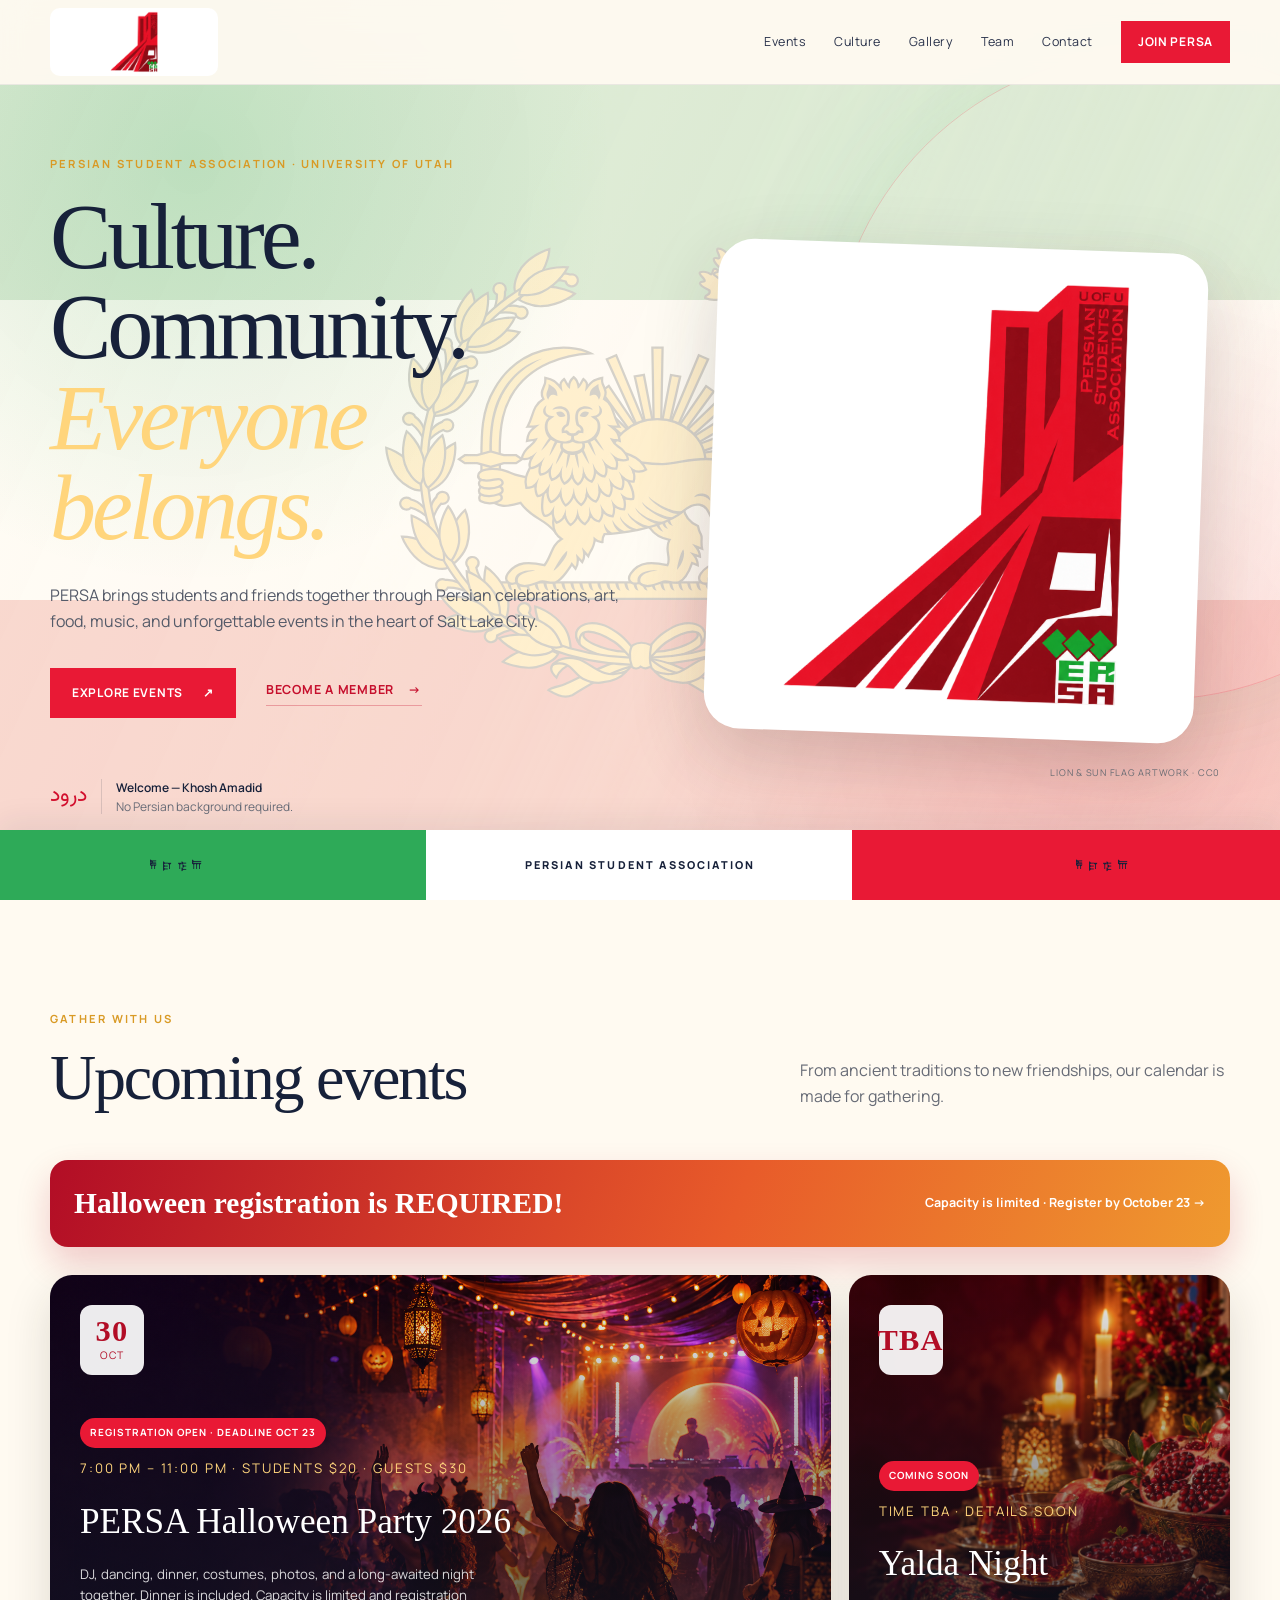
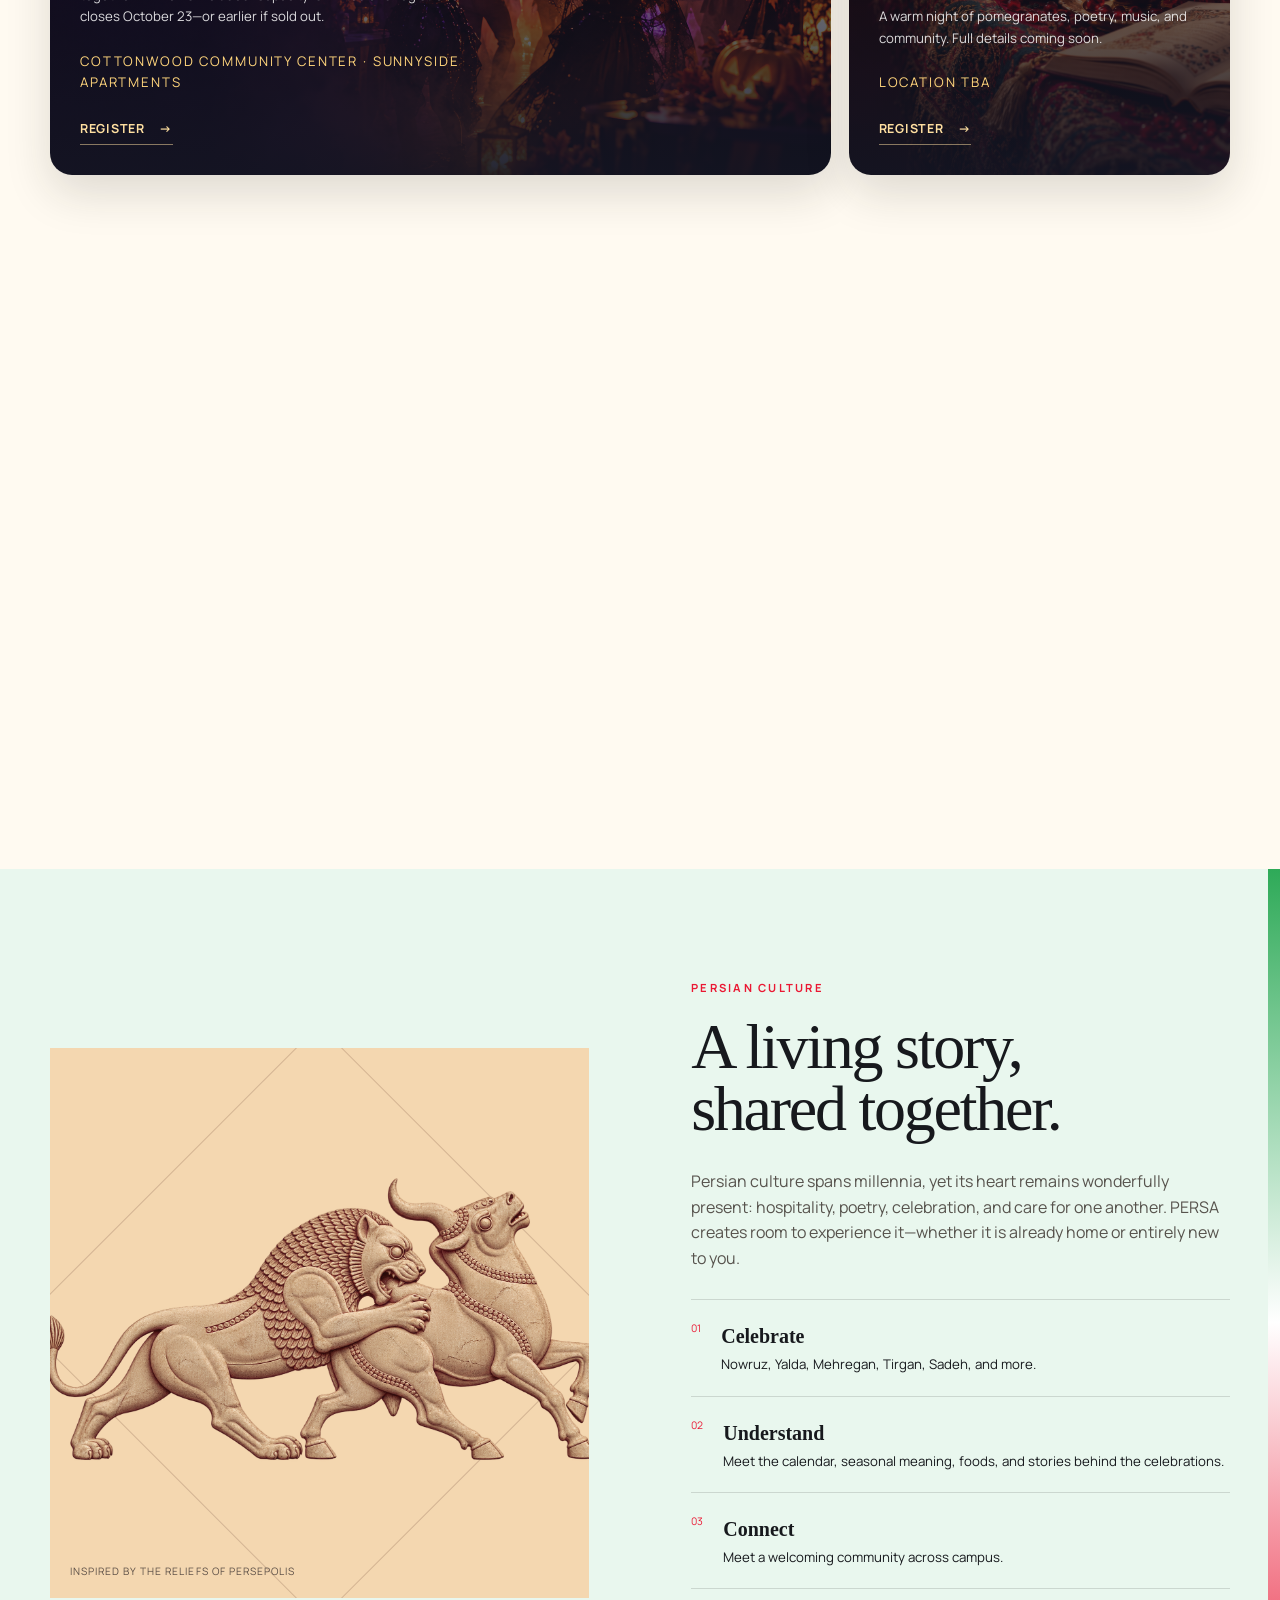
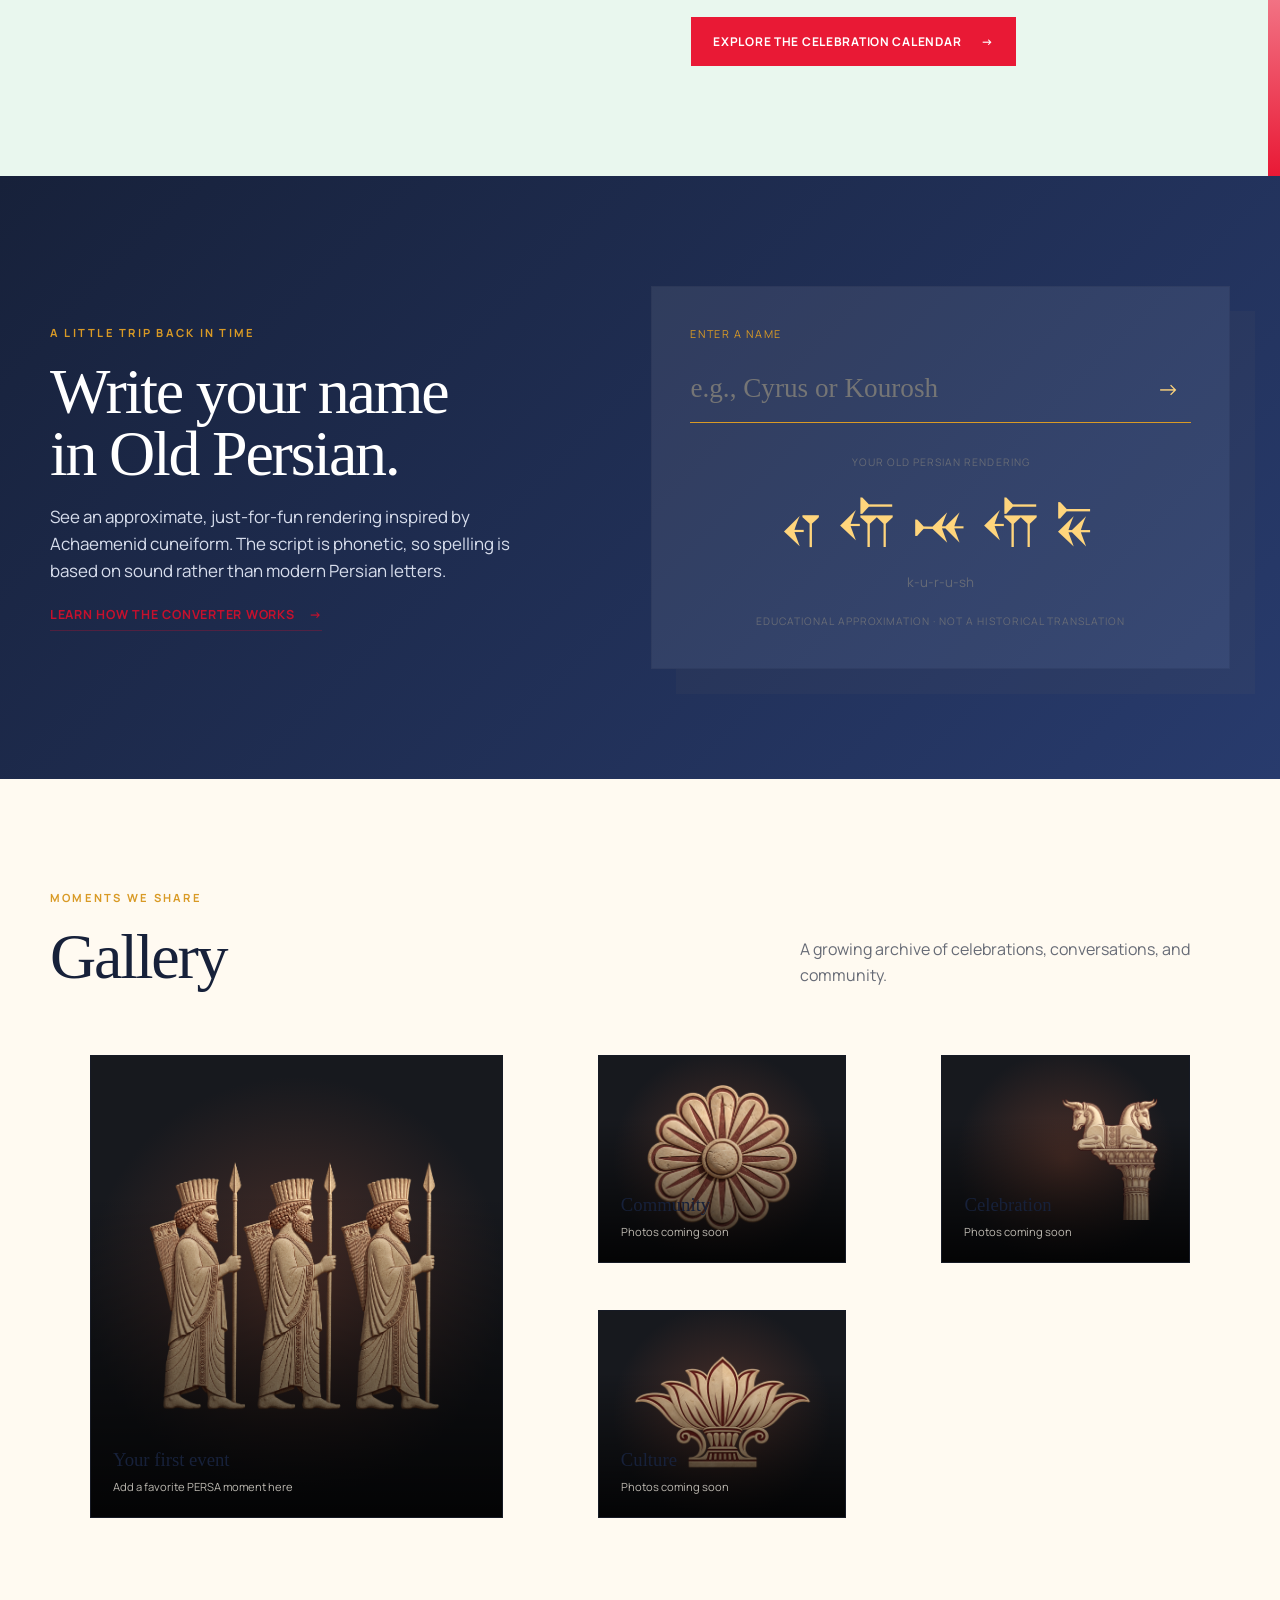
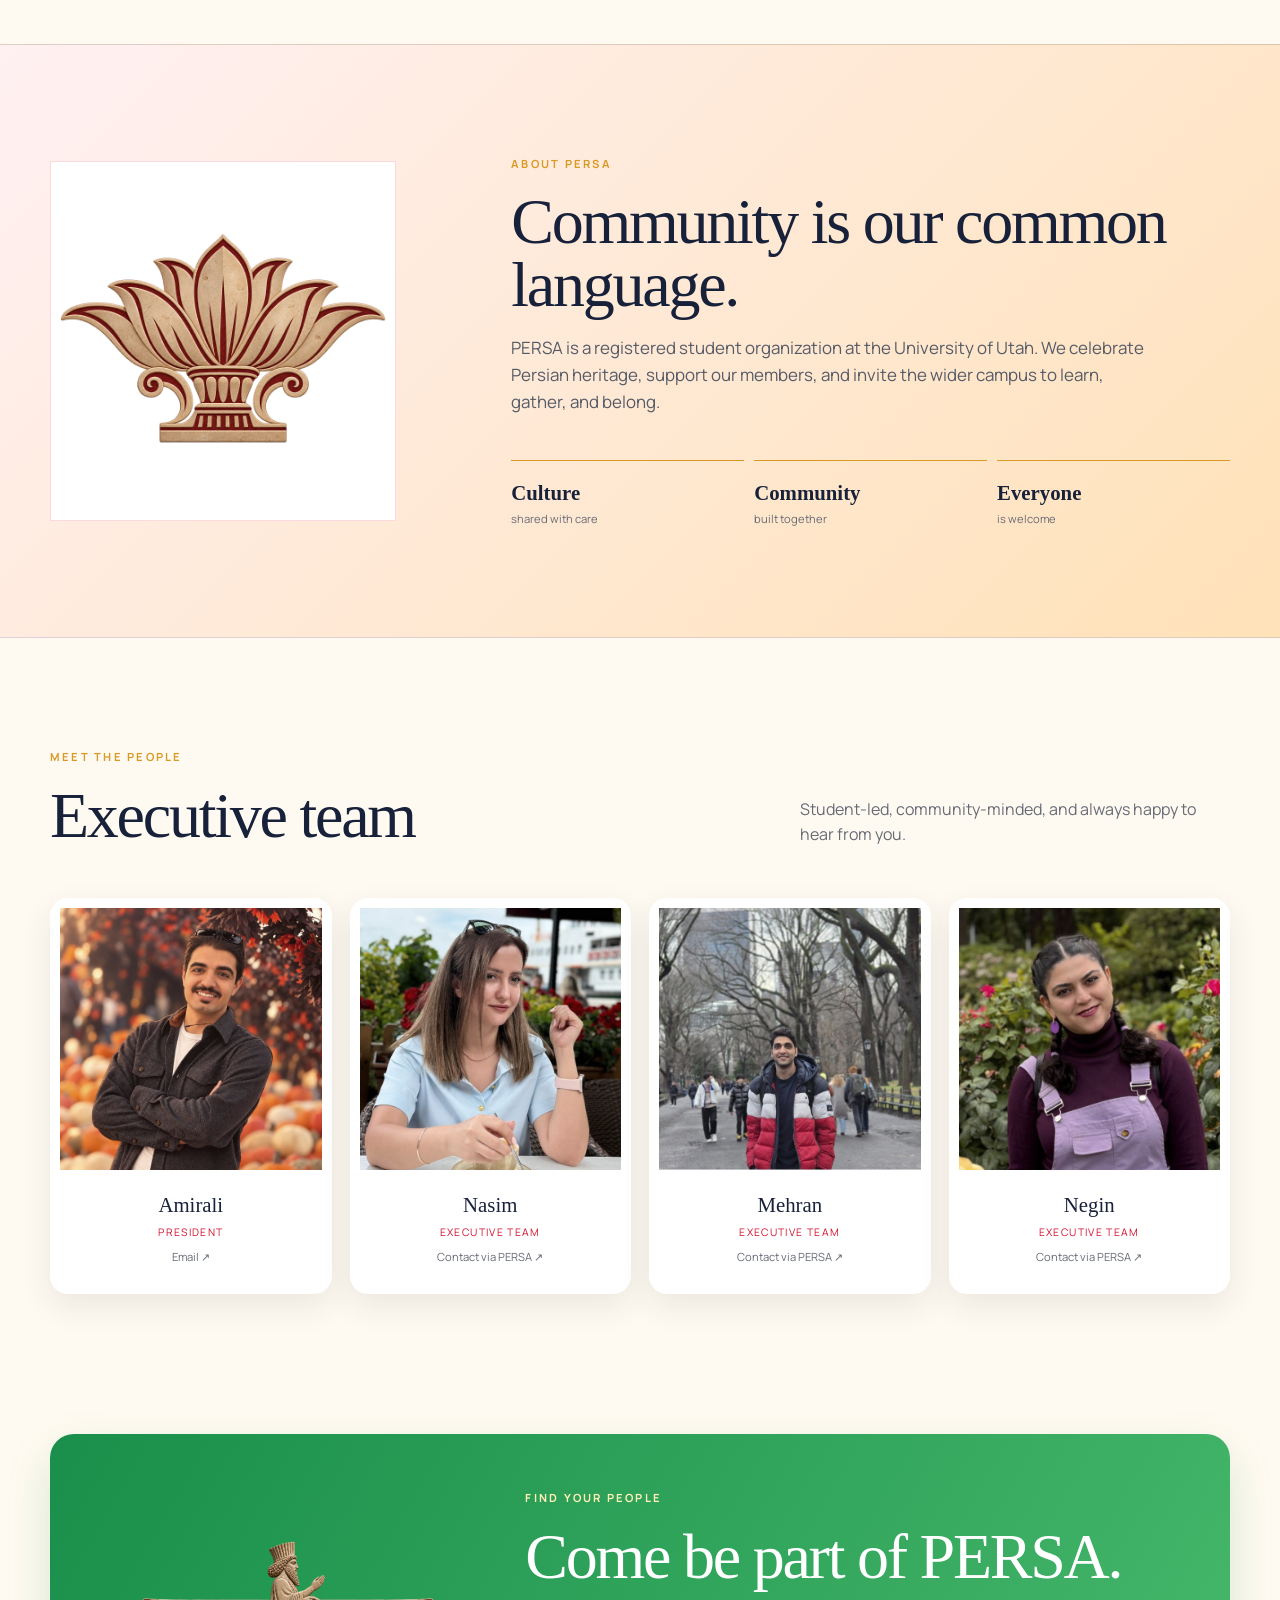
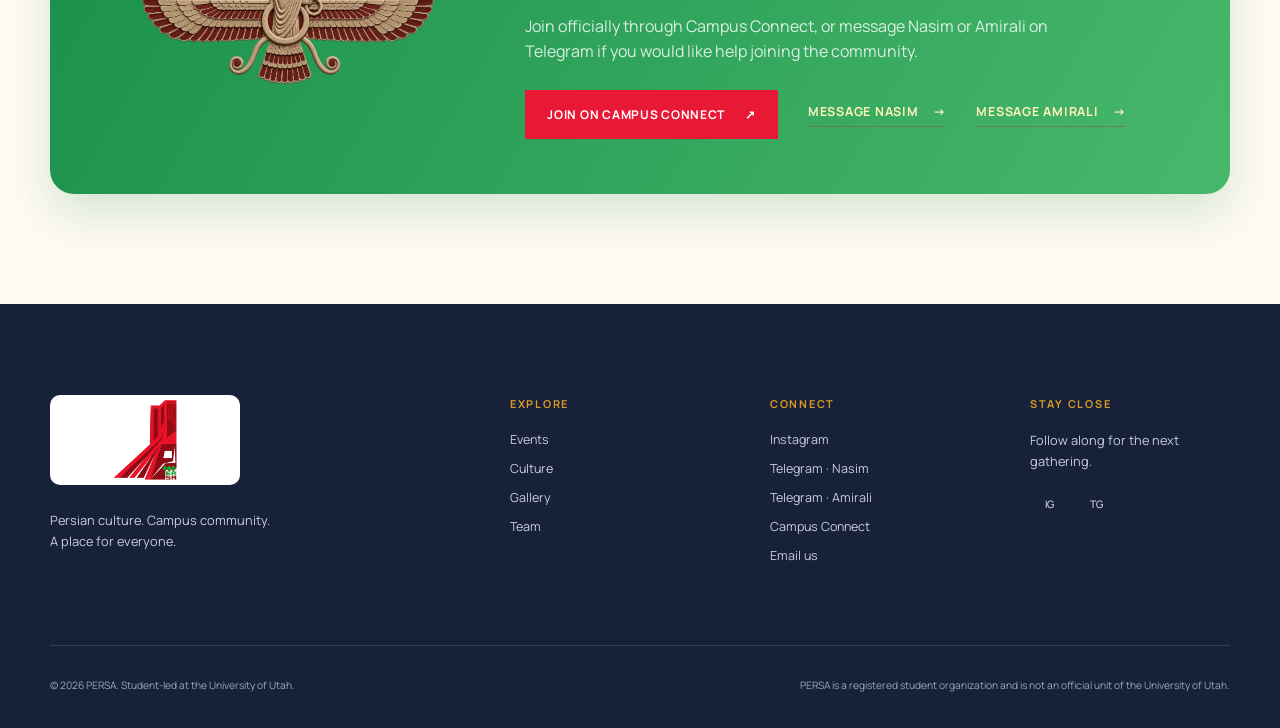
==== commit 7c86079b: "Add Iranian celebrations culture guide" ====
--- a/index.html
+++ b/index.html
@@ -9,7 +9,7 @@
   <link rel="preconnect" href="https://fonts.googleapis.com">
   <link rel="preconnect" href="https://fonts.gstatic.com" crossorigin>
   <link href="https://fonts.googleapis.com/css2?family=Manrope:wght@400;500;600;700&family=Vazirmatn:wght@400;500;600;700&display=swap" rel="stylesheet">
-  <link rel="stylesheet" href="assets/styles.css?v=20260930-order-flow">
+  <link rel="stylesheet" href="assets/styles.css?v=20260930-culture-release">
   <script type="application/ld+json">{"@context":"https://schema.org","@type":"Organization","name":"PERSA — Persian Student Association","parentOrganization":{"@type":"CollegeOrUniversity","name":"University of Utah"},"url":"https://persauofu.github.io"}</script>
 </head>
 <body>
@@ -19,7 +19,7 @@
       <a class="brand brand-logo" href="#home" aria-label="PERSA home"><img src="assets/images/persa-logo-transparent.png" alt="PERSA — Persian Students Association at the University of Utah"></a>
       <button class="menu-button" aria-expanded="false" aria-controls="nav-links"><span></span><span></span><span></span><span class="sr-only">Menu</span></button>
       <div class="nav-links" id="nav-links">
-        <a href="#events">Events</a><a href="#culture">Culture</a><a href="#gallery">Gallery</a><a href="#team">Team</a><a href="#contact">Contact</a>
+        <a href="#events">Events</a><a href="culture.html">Culture</a><a href="#gallery">Gallery</a><a href="#team">Team</a><a href="#contact">Contact</a>
         <a class="button button-small" href="#join">Join PERSA</a>
       </div>
     </nav>
@@ -55,7 +55,8 @@
       <div class="shell culture-grid">
         <div class="culture-art reveal"><img src="assets/images/lion-and-bull.png" alt="Achaemenid-style lion and bull relief"><span class="art-caption">Inspired by the reliefs of Persepolis</span></div>
         <div class="culture-copy reveal"><p class="eyebrow">Persian culture</p><h2>A living story,<br>shared together.</h2><p>Persian culture spans millennia, yet its heart remains wonderfully present: hospitality, poetry, celebration, and care for one another. PERSA creates room to experience it—whether it is already home or entirely new to you.</p>
-          <div class="culture-list"><article><span>01</span><div><h3>Celebrate</h3><p>Nowruz, Yalda, Chaharshanbe Suri, and more.</p></div></article><article><span>02</span><div><h3>Discover</h3><p>Language, art, music, food, history, and poetry.</p></div></article><article><span>03</span><div><h3>Connect</h3><p>Meet a welcoming community across campus.</p></div></article></div>
+          <div class="culture-list"><article><span>01</span><div><h3>Celebrate</h3><p>Nowruz, Yalda, Mehregan, Tirgan, Sadeh, and more.</p></div></article><article><span>02</span><div><h3>Understand</h3><p>Meet the calendar, seasonal meaning, foods, and stories behind the celebrations.</p></div></article><article><span>03</span><div><h3>Connect</h3><p>Meet a welcoming community across campus.</p></div></article></div>
+          <a class="button culture-page-button" href="culture.html">Explore the celebration calendar <span>→</span></a>
         </div>
       </div>
     </section>
@@ -86,14 +87,14 @@
     </section>
 
     <section class="section join-section" id="join">
-      <div class="shell join-card reveal"><img src="assets/images/faravahar-motif.png" alt="Decorative Persian-inspired winged motif"><div><p class="eyebrow">Find your people</p><h2>Come be part of PERSA.</h2><p>Join through Campus Connect for official updates, then follow our socials for events and community news.</p><div class="button-row"><a class="button" data-link="campusConnect" href="#">Join on Campus Connect <span>↗</span></a><a class="text-link" data-link="instagram" href="#">Follow on Instagram <span>→</span></a></div></div></div>
+      <div class="shell join-card reveal"><img src="assets/images/faravahar-motif.png" alt="Decorative Persian-inspired winged motif"><div><p class="eyebrow">Find your people</p><h2>Come be part of PERSA.</h2><p>Join officially through Campus Connect, or message Nasim or Amirali on Telegram if you would like help joining the community.</p><div class="button-row"><a class="button" data-link="campusConnect" href="#">Join on Campus Connect <span>↗</span></a><a class="text-link" data-link="telegramNasim" href="#">Message Nasim <span>→</span></a><a class="text-link" data-link="telegramAmirali" href="#">Message Amirali <span>→</span></a></div></div></div>
     </section>
   </main>
 
   <footer class="site-footer" id="contact">
-    <div class="shell footer-grid"><div><a class="brand footer-brand brand-logo" href="#top"><img src="assets/images/persa-logo-transparent.png" alt="PERSA official logo"></a><p>Persian culture. Campus community.<br>A place for everyone.</p></div><div><h3>Explore</h3><a href="#events">Events</a><a href="#culture">Culture</a><a href="#gallery">Gallery</a><a href="#team">Team</a></div><div><h3>Connect</h3><a data-link="instagram" href="#">Instagram</a><a data-link="telegram" href="#">Telegram <small>Admin approval required</small></a><a data-link="campusConnect" href="#">Campus Connect</a><a data-link="email" href="#">Email us</a></div><div><h3>Stay close</h3><p>Follow along for the next gathering.</p><div class="social-row"><a data-link="instagram" href="#" aria-label="Instagram">IG</a><a data-link="telegram" href="#" aria-label="Telegram">TG</a></div></div></div>
+    <div class="shell footer-grid"><div><a class="brand footer-brand brand-logo" href="#top"><img src="assets/images/persa-logo-transparent.png" alt="PERSA official logo"></a><p>Persian culture. Campus community.<br>A place for everyone.</p></div><div><h3>Explore</h3><a href="#events">Events</a><a href="culture.html">Culture</a><a href="#gallery">Gallery</a><a href="#team">Team</a></div><div><h3>Connect</h3><a data-link="instagram" href="#">Instagram</a><a data-link="telegramNasim" href="#">Telegram · Nasim</a><a data-link="telegramAmirali" href="#">Telegram · Amirali</a><a data-link="campusConnect" href="#">Campus Connect</a><a data-link="email" href="#">Email us</a></div><div><h3>Stay close</h3><p>Follow along for the next gathering.</p><div class="social-row"><a data-link="instagram" href="#" aria-label="Instagram">IG</a><a data-link="telegramNasim" href="#" aria-label="Telegram Nasim">TG</a></div></div></div>
     <div class="shell footer-bottom"><p>© <span id="year"></span> PERSA. Student-led at the University of Utah.</p><p>PERSA is a registered student organization and is not an official unit of the University of Utah.</p></div>
   </footer>
-  <script src="assets/app.js?v=20260930-order-flow" defer></script>
+  <script src="assets/app.js?v=20260930-culture-release" defer></script>
 </body>
 </html>
--- a/assets/styles.css
+++ b/assets/styles.css
@@ -47,5 +47,125 @@
 .ticket-total small{grid-column:1/-1;color:#705d38}
 .guest-fields{display:grid;grid-template-columns:1fr 1fr;gap:0 18px}
 @media(max-width:700px){.required-banner{align-items:flex-start;flex-direction:column}.required-banner span{text-align:left}.guest-fields{grid-template-columns:1fr}}
+
+.form-intro{margin:-12px 0 22px;color:#626878;font-size:.86rem;max-width:680px}
+.registration-type-picker{display:grid;grid-template-columns:1fr 1fr;gap:14px;margin:0 0 30px;padding:0;border:0}
+.registration-choice{display:flex!important;align-items:flex-start;gap:13px;margin:0!important;padding:20px;border:2px solid rgba(23,33,58,.14);border-radius:16px;background:#fff;cursor:pointer;transition:border-color .2s,box-shadow .2s,transform .2s}
+.registration-choice:hover{transform:translateY(-2px);border-color:rgba(234,24,51,.45)}
+.registration-choice.selected{border-color:#e91935;box-shadow:0 10px 28px rgba(233,25,53,.12)}
+.registration-choice input{width:auto!important;margin:4px 0 0!important;accent-color:#e91935}
+.registration-choice span{display:grid;gap:5px}
+.registration-choice strong{font-family:var(--serif);font-size:1.15rem;color:#17213a}
+.registration-choice small{color:#6d7280;line-height:1.45}
+@media(max-width:700px){.registration-type-picker{grid-template-columns:1fr}}
+
+/* Halloween party guide */
+.party-guide-page{background:#fff9ef;color:#191622}
+.party-guide-main{padding-top:84px}
+.party-guide-hero{position:relative;overflow:hidden;padding:72px 0;background:radial-gradient(circle at 10% 0,rgba(255,180,35,.28),transparent 32%),linear-gradient(125deg,#30102f 0%,#711838 53%,#f66b20 100%);color:#fff}
+.party-guide-hero::after{content:'';position:absolute;inset:auto -8% -230px auto;width:540px;height:540px;border-radius:50%;background:rgba(255,195,55,.16)}
+.party-guide-hero-grid{position:relative;z-index:1;display:grid;grid-template-columns:1fr minmax(300px,430px);gap:70px;align-items:center}
+.party-guide-intro h1{font-family:var(--serif);font-size:clamp(3.4rem,7vw,6.7rem);line-height:.9;letter-spacing:-.035em;margin:12px 0 22px}
+.party-guide-intro .eyebrow{color:#ffd057}
+.party-lead{max-width:680px;font-size:1.16rem;line-height:1.75;color:rgba(255,255,255,.88)}
+.party-register-button{display:inline-flex;margin-top:30px;background:#ffbf36;color:#2b1335;box-shadow:0 18px 35px rgba(17,4,20,.28)}
+.party-register-button:hover{background:#fff;color:#8b1836}
+.secure-note{max-width:600px;margin-top:16px;color:rgba(255,255,255,.68);font-size:.75rem;line-height:1.6}
+.party-flyer-card{margin:0;padding:14px;background:#f3eee4;border-radius:24px;box-shadow:0 30px 70px rgba(26,5,27,.38);transform:rotate(1deg)}
+.party-flyer-card img{display:block;width:100%;border-radius:14px}
+.party-flyer-card figcaption{padding:12px 4px 2px;color:#6e655d;text-align:center;font-size:.68rem;text-transform:uppercase;letter-spacing:.09em}
+.party-details-grid{display:grid;grid-template-columns:1fr 1fr;gap:28px;padding-top:80px;padding-bottom:80px}
+.party-copy-card{padding:clamp(28px,4vw,52px);background:#fff;border:1px solid rgba(35,25,33,.1);border-radius:24px;box-shadow:0 20px 60px rgba(66,34,30,.08)}
+.party-copy-card h2{font-family:var(--serif);font-size:clamp(2.25rem,4vw,3.6rem);line-height:1.02;color:#641532;margin:12px 0 25px}
+.party-copy-card>p{line-height:1.8;color:#4a4350}
+.persian-copy{font-family:'Vazirmatn',sans-serif;background:linear-gradient(145deg,#fff,#fff4df)}
+.persian-copy h2{font-family:'Vazirmatn',sans-serif;font-weight:800}
+.party-highlight-list{display:grid;gap:0;margin:28px 0;border-top:1px solid rgba(41,26,37,.12)}
+.party-highlight-list p{display:grid;grid-template-columns:120px 1fr;gap:18px;margin:0;padding:15px 0;border-bottom:1px solid rgba(41,26,37,.12);line-height:1.55}
+.party-highlight-list strong{color:#c83227}
+.persian-copy .party-highlight-list p{grid-template-columns:100px 1fr}
+.party-location-section{padding:80px 0;background:linear-gradient(135deg,#17213a,#30102f);color:#fff}
+.party-location-grid{display:grid;grid-template-columns:.8fr 1.2fr;gap:70px;align-items:start}
+.party-location-section h2{font-family:var(--serif);font-size:clamp(2.5rem,5vw,4.7rem);line-height:.98;margin:12px 0 22px}
+.party-location-section .lead{color:rgba(255,255,255,.72)}
+.party-location-section .text-link{color:#ffd057}
+.party-payment-steps{padding:38px;border-radius:22px;background:rgba(255,255,255,.1);border:1px solid rgba(255,255,255,.2)}
+.party-payment-steps h3{font-family:var(--serif);font-size:2rem;margin-bottom:22px}
+.party-payment-steps ol{display:grid;gap:18px;padding-left:22px;color:rgba(255,255,255,.8);line-height:1.65}
+.party-payment-steps strong,.party-payment-steps b{color:#ffd057}
+.party-payment-steps .button{margin-top:22px;background:#f23d35}
+.registration-options-section{padding:95px 0;background:#fff4df;color:#211a25;scroll-margin-top:80px}
+.registration-options-heading{max-width:760px;margin:0 auto 42px;text-align:center}
+.registration-options-heading h2{font-family:var(--serif);font-size:clamp(2.8rem,5vw,4.6rem);color:#641532}
+.registration-options-heading>p:last-child{color:#665d68}
+.registration-option-grid{display:grid;grid-template-columns:1fr 1fr;gap:22px;max-width:980px;margin:auto}
+.registration-option-card{position:relative;display:flex;flex-direction:column;align-items:flex-start;min-height:410px;padding:42px;border-radius:24px;background:#fff;box-shadow:0 18px 55px rgba(73,37,31,.1);border:2px solid transparent}
+.registration-option-card.university-option{border-color:#e91935}
+.registration-option-card.guest-option{border-color:#dfa431}
+.option-number{color:#c83227;font-size:.7rem;font-weight:800;letter-spacing:.16em}
+.registration-option-card h3{margin:18px 0 12px;font-family:var(--serif);font-size:2rem;color:#36132b}
+.registration-option-card p{color:#645c66;line-height:1.7}
+.registration-option-card>strong{margin:10px 0 24px;color:#c83227;font-size:1.35rem}
+.registration-option-card .button{margin-top:auto;width:100%}
+.registration-option-card small{display:block;margin-top:14px;color:#7a737b;line-height:1.55}
+.registration-link-status{min-height:24px;margin:24px 0 0;text-align:center;color:#a20d29;font-weight:700}
+@media(max-width:800px){.registration-option-grid{grid-template-columns:1fr}.registration-option-card{min-height:0}}
+@media(max-width:900px){.party-guide-hero-grid,.party-details-grid,.party-location-grid{grid-template-columns:1fr}.party-guide-hero-grid{gap:45px}.party-flyer-card{max-width:520px;margin-inline:auto}.party-details-grid{padding-top:45px;padding-bottom:45px}.party-location-grid{gap:42px}}
+@media(max-width:600px){.party-guide-main{padding-top:72px}.party-guide-hero{padding:48px 0}.party-guide-intro h1{font-size:3.45rem}.party-guide-intro .registration-required{border-radius:16px;line-height:1.35}.party-highlight-list p,.persian-copy .party-highlight-list p{grid-template-columns:1fr;gap:4px}.party-payment-steps{padding:26px}}
 .nav .brand-logo img{transform:none}
 .event-card,.event-card.featured{background-color:#29324a;background-position:center;background-size:cover;background-repeat:no-repeat}
+
+/* Iranian celebrations culture page */
+.culture-page{background:#fffaf1;color:#17213a}
+.culture-page-button{margin-top:28px}
+.culture-main{padding-top:84px}
+.culture-hero{position:relative;min-height:700px;display:flex;align-items:flex-end;overflow:hidden;color:white}
+.culture-hero>img{position:absolute;inset:0;width:100%;height:100%;object-fit:cover}
+.culture-hero-shade{position:absolute;inset:0;background:linear-gradient(90deg,rgba(8,19,39,.92) 0%,rgba(8,19,39,.58) 47%,rgba(8,19,39,.12) 78%),linear-gradient(0deg,rgba(8,19,39,.5),transparent 45%)}
+.culture-hero-copy{position:relative;z-index:1;padding-bottom:76px}
+.culture-hero-copy h1{max-width:820px;font-size:clamp(3.7rem,7vw,7.3rem)}
+.culture-hero-copy>p:not(.eyebrow){max-width:610px;margin:25px 0;color:rgba(255,255,255,.88);font-size:1.1rem}
+.culture-hero-copy .eyebrow{color:#ffd26f}
+.culture-intro{display:grid;grid-template-columns:.7fr 1.3fr;gap:9vw;padding-top:90px;padding-bottom:90px}
+.culture-intro h2,.culture-section-heading h2,.culture-sources h2,.culture-join h2{font-size:clamp(2.7rem,5vw,5rem);color:#43152f}
+.culture-intro-copy{color:#4d5360;font-size:1rem}
+.culture-intro-copy p{margin:0 0 20px}
+.culture-note{padding:20px 22px;border-left:4px solid #d99a25;background:#fff0c8}
+.culture-calendar{padding:95px 0;background:#f2eadc}
+.culture-section-heading{max-width:850px;margin-bottom:55px}
+.culture-section-heading>p:last-child{color:#656a75}
+.month-group{display:grid;grid-template-columns:210px 1fr;gap:30px;padding:42px 0;border-top:1px solid rgba(23,33,58,.14)}
+.month-label{position:sticky;top:110px;align-self:start}
+.month-label>span{display:inline-grid;place-items:center;min-width:54px;height:36px;padding:0 10px;border-radius:999px;background:#17213a;color:white;font-weight:800;font-size:.72rem}
+.month-label h3{margin:14px 0 2px;font-family:var(--serif);font-size:1.65rem;color:#42142f}
+.month-label p{margin:0;color:#77717a;font-size:.73rem;text-transform:uppercase;letter-spacing:.1em}
+.festival-grid{display:grid;grid-template-columns:repeat(3,1fr);gap:16px}
+.two-card-grid{grid-template-columns:repeat(2,1fr)}
+.one-card-grid{grid-template-columns:1fr}
+.festival-card{padding:27px;border:1px solid rgba(23,33,58,.1);border-radius:20px;background:rgba(255,255,255,.75);box-shadow:0 10px 26px rgba(47,35,34,.05)}
+.festival-card.featured-festival{background:white}
+.festival-date{display:inline-block;margin-bottom:14px;color:#bb1830;font-size:.68rem;font-weight:800;letter-spacing:.11em;text-transform:uppercase}
+.festival-card h3{font-family:var(--serif);font-size:1.75rem;color:#2f1730}
+.festival-card>p{color:#5e5b63;font-size:.82rem;line-height:1.68}
+.festival-card .festival-tag{margin:5px 0 16px;color:#a66a05;font-size:.65rem;font-weight:800;letter-spacing:.1em;text-transform:uppercase}
+.festival-card .theology{padding-top:13px;border-top:1px solid rgba(23,33,58,.1)}
+.festival-card .story{color:#6e3e2c}
+.spring-group .festival-card{border-top:4px solid #ef6d8e}.summer-group .festival-card{border-top:4px solid #2d9ea5}.autumn-group .festival-card{border-top:4px solid #d7792b}.winter-group .festival-card{border-top:4px solid #526da3}
+.gahambar-section{padding:95px 0;background:linear-gradient(140deg,#142d4f,#29466c);color:white}
+.gahambar-section .culture-section-heading h2{color:white}.gahambar-section .culture-section-heading>p:last-child{color:#c6d3e2}.gahambar-section .eyebrow{color:#ffd26f}
+.gahambar-grid{display:grid;grid-template-columns:repeat(3,1fr);gap:14px}
+.gahambar-grid article{padding:28px;border:1px solid rgba(255,255,255,.17);border-radius:18px;background:rgba(255,255,255,.07)}
+.gahambar-grid span{color:#ffd26f;font-size:.67rem;font-weight:800;letter-spacing:.1em;text-transform:uppercase}
+.gahambar-grid h3{margin:10px 0 5px;font-family:var(--serif);font-size:1.5rem}.gahambar-grid p{margin:0;color:#d4dce8;font-size:.8rem}
+.food-section{padding:95px 0;background:#e9f7ee}
+.recipe-grid{display:grid;grid-template-columns:repeat(2,1fr);gap:18px}
+.recipe-card{padding:32px;border-radius:20px;background:white;box-shadow:0 12px 32px rgba(28,76,49,.08)}
+.recipe-card>span{color:#158047;font-size:.68rem;font-weight:800;letter-spacing:.13em;text-transform:uppercase}
+.recipe-card h3{margin:10px 0 16px;font-family:var(--serif);font-size:1.8rem;color:#173d2a}
+.recipe-card ol{padding-left:21px;color:#505e55;font-size:.85rem}.recipe-card p{color:#667068;font-size:.8rem}
+.culture-sources{display:grid;grid-template-columns:.75fr 1.25fr;gap:8vw;padding-top:90px;padding-bottom:90px}
+.culture-sources>div:last-child{color:#5b606c}.culture-sources ul{padding-left:20px}.culture-sources li{margin:9px 0}.culture-sources a{color:#bd1830;text-decoration:underline}
+.culture-join{padding:30px 0 90px}.culture-join-card{display:grid;grid-template-columns:1.2fr .8fr;gap:50px;align-items:center;padding:55px;border-radius:26px;background:linear-gradient(120deg,#fff0d1,#ffe1e5)}
+.culture-join-card .button-row{justify-content:flex-end}
+@media(max-width:900px){.culture-main{padding-top:72px}.culture-hero{min-height:620px}.culture-intro,.culture-sources,.culture-join-card{grid-template-columns:1fr}.month-group{grid-template-columns:1fr}.month-label{position:static}.festival-grid{grid-template-columns:1fr 1fr}.gahambar-grid{grid-template-columns:1fr 1fr}.culture-join-card .button-row{justify-content:flex-start}}
+@media(max-width:620px){.culture-hero{min-height:680px}.culture-hero-shade{background:linear-gradient(0deg,rgba(8,19,39,.95),rgba(8,19,39,.24))}.culture-hero-copy{padding-bottom:48px}.culture-hero-copy h1{font-size:3.65rem}.festival-grid,.two-card-grid,.recipe-grid,.gahambar-grid{grid-template-columns:1fr}.festival-card{padding:24px}.culture-calendar,.gahambar-section,.food-section{padding:70px 0}.culture-join-card{padding:34px 25px}}
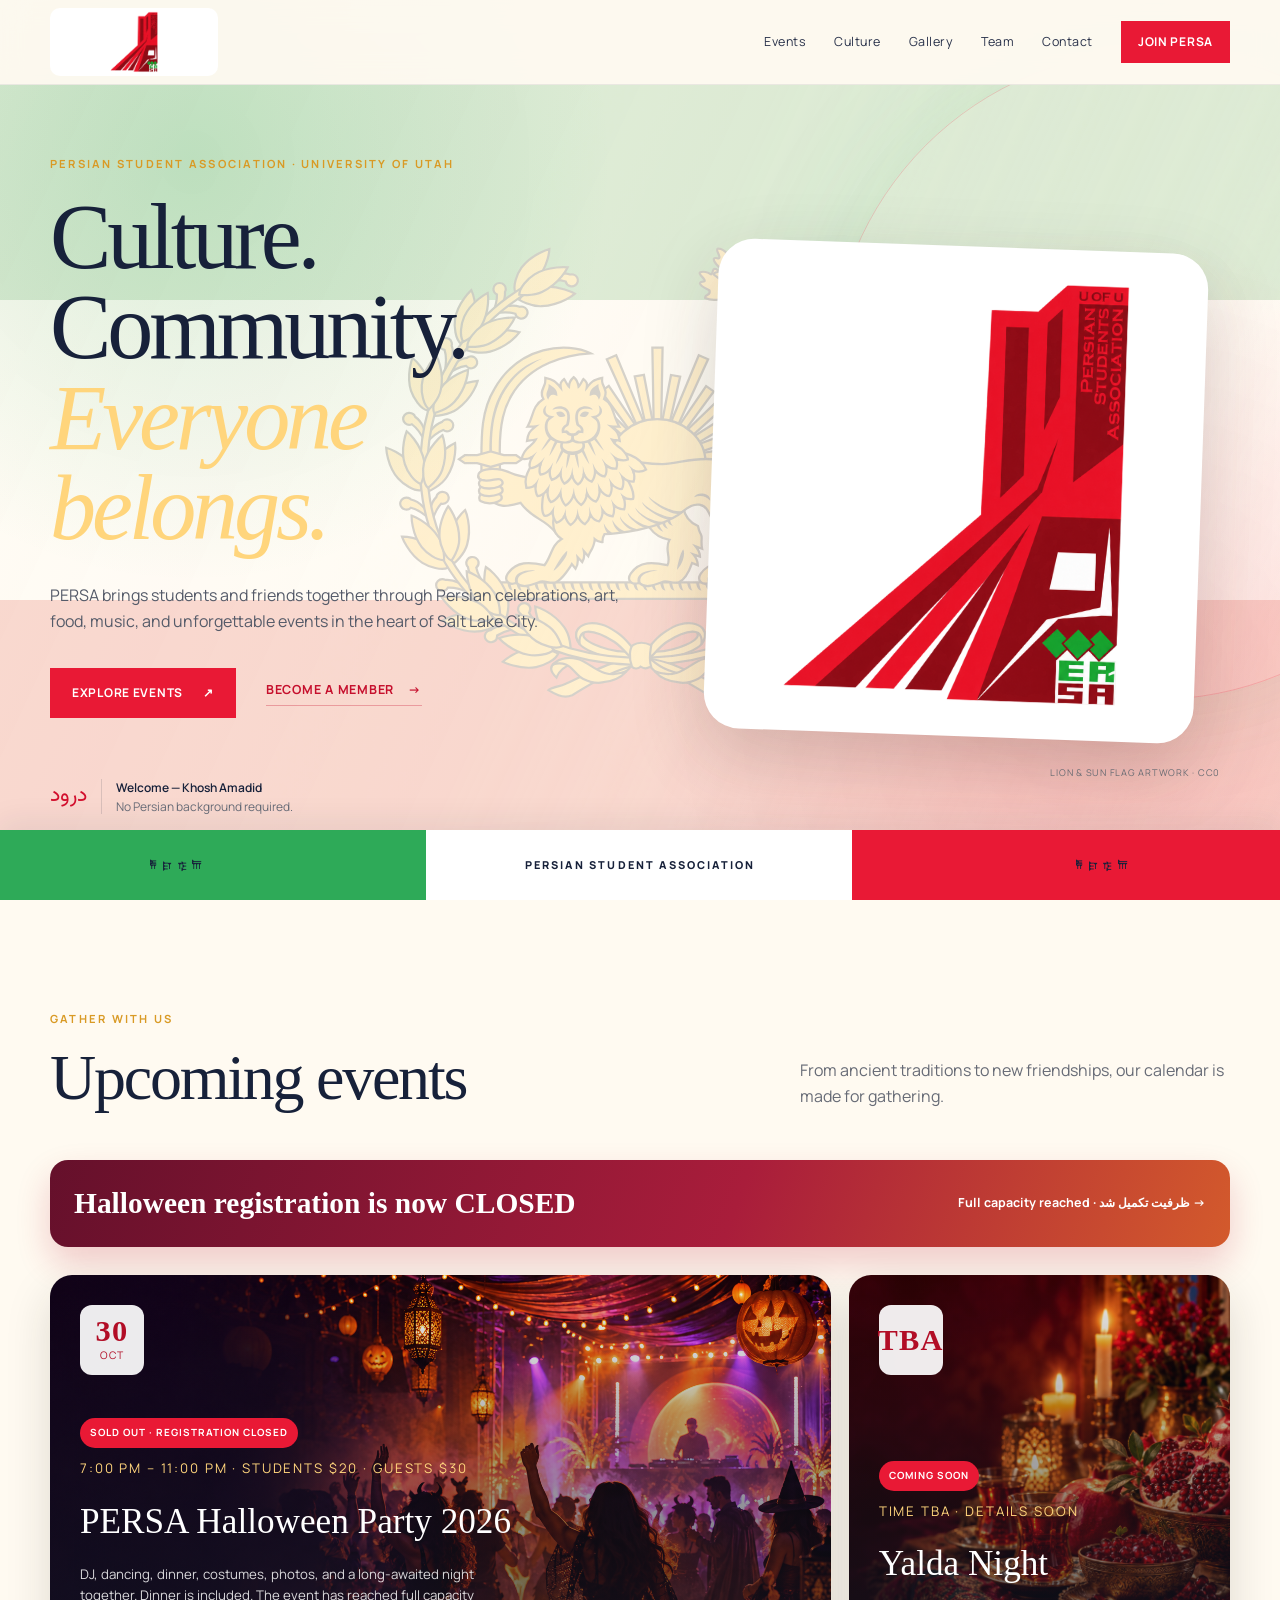
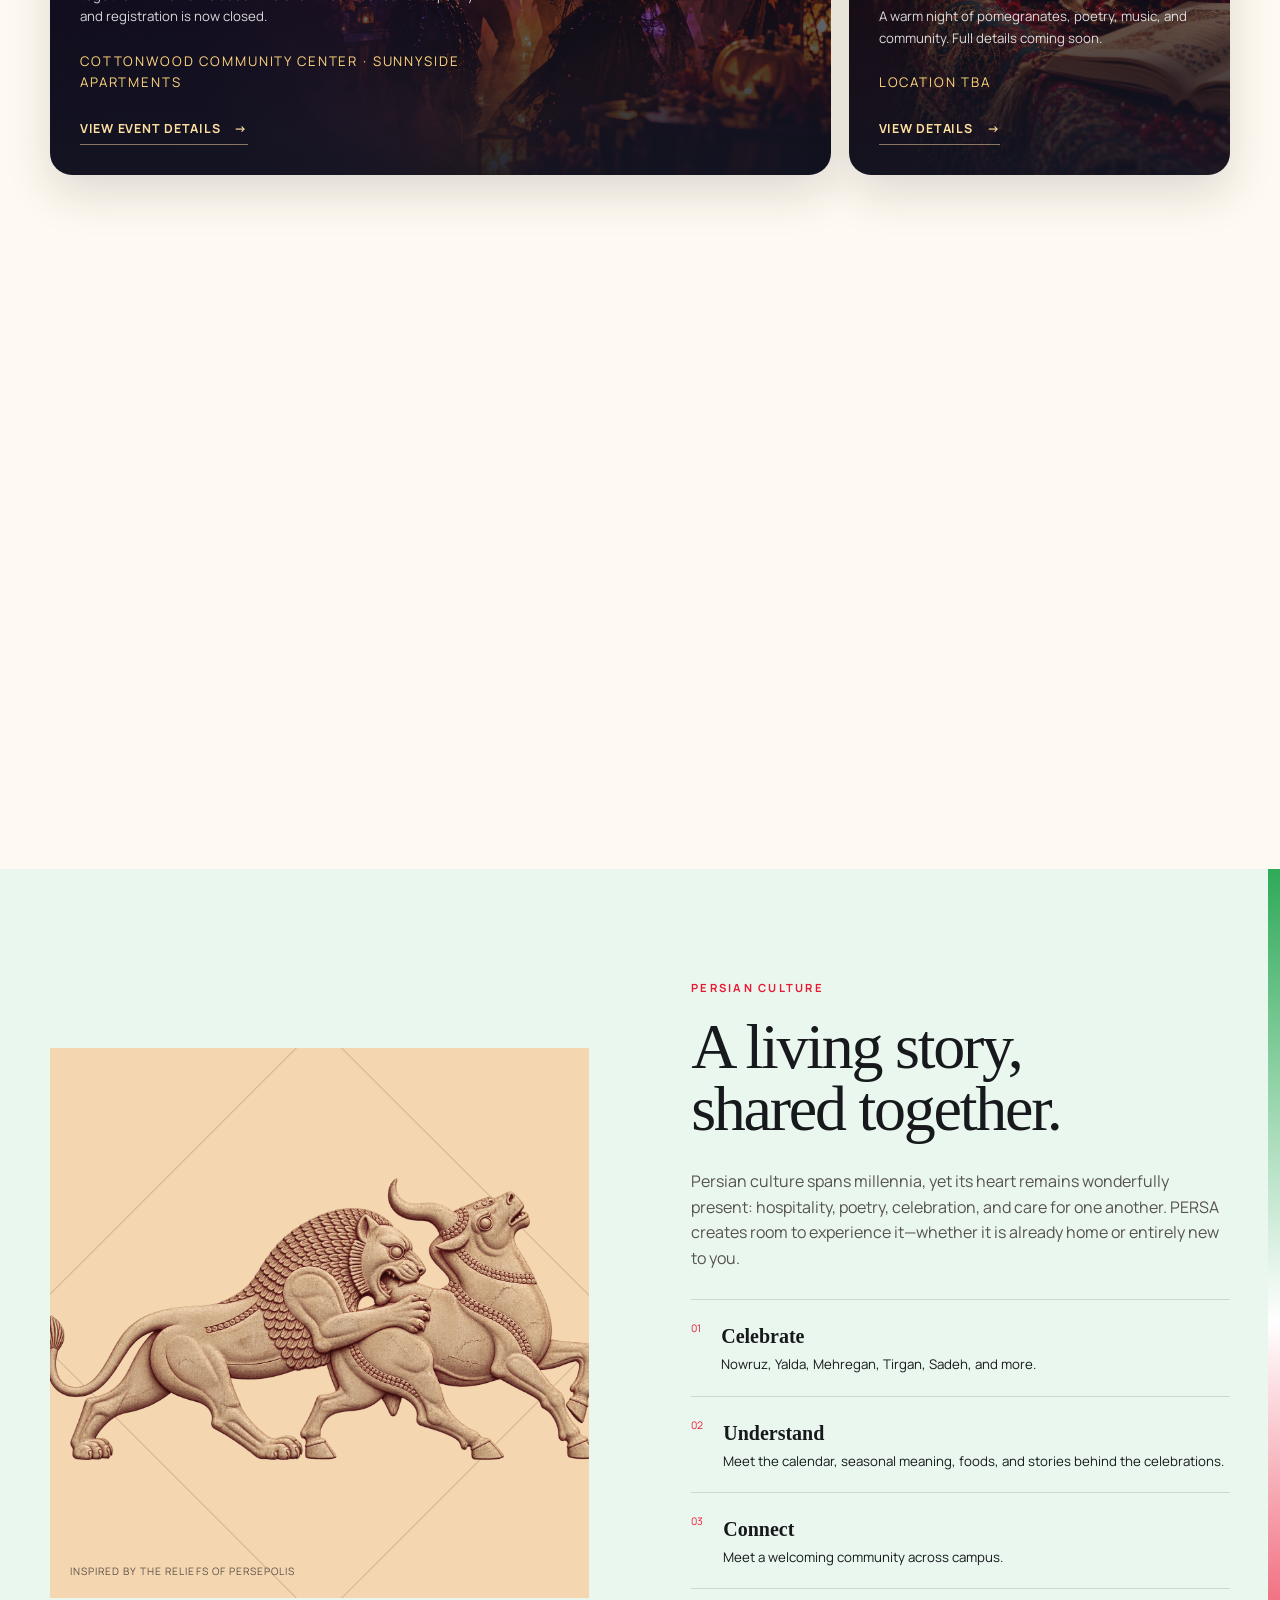
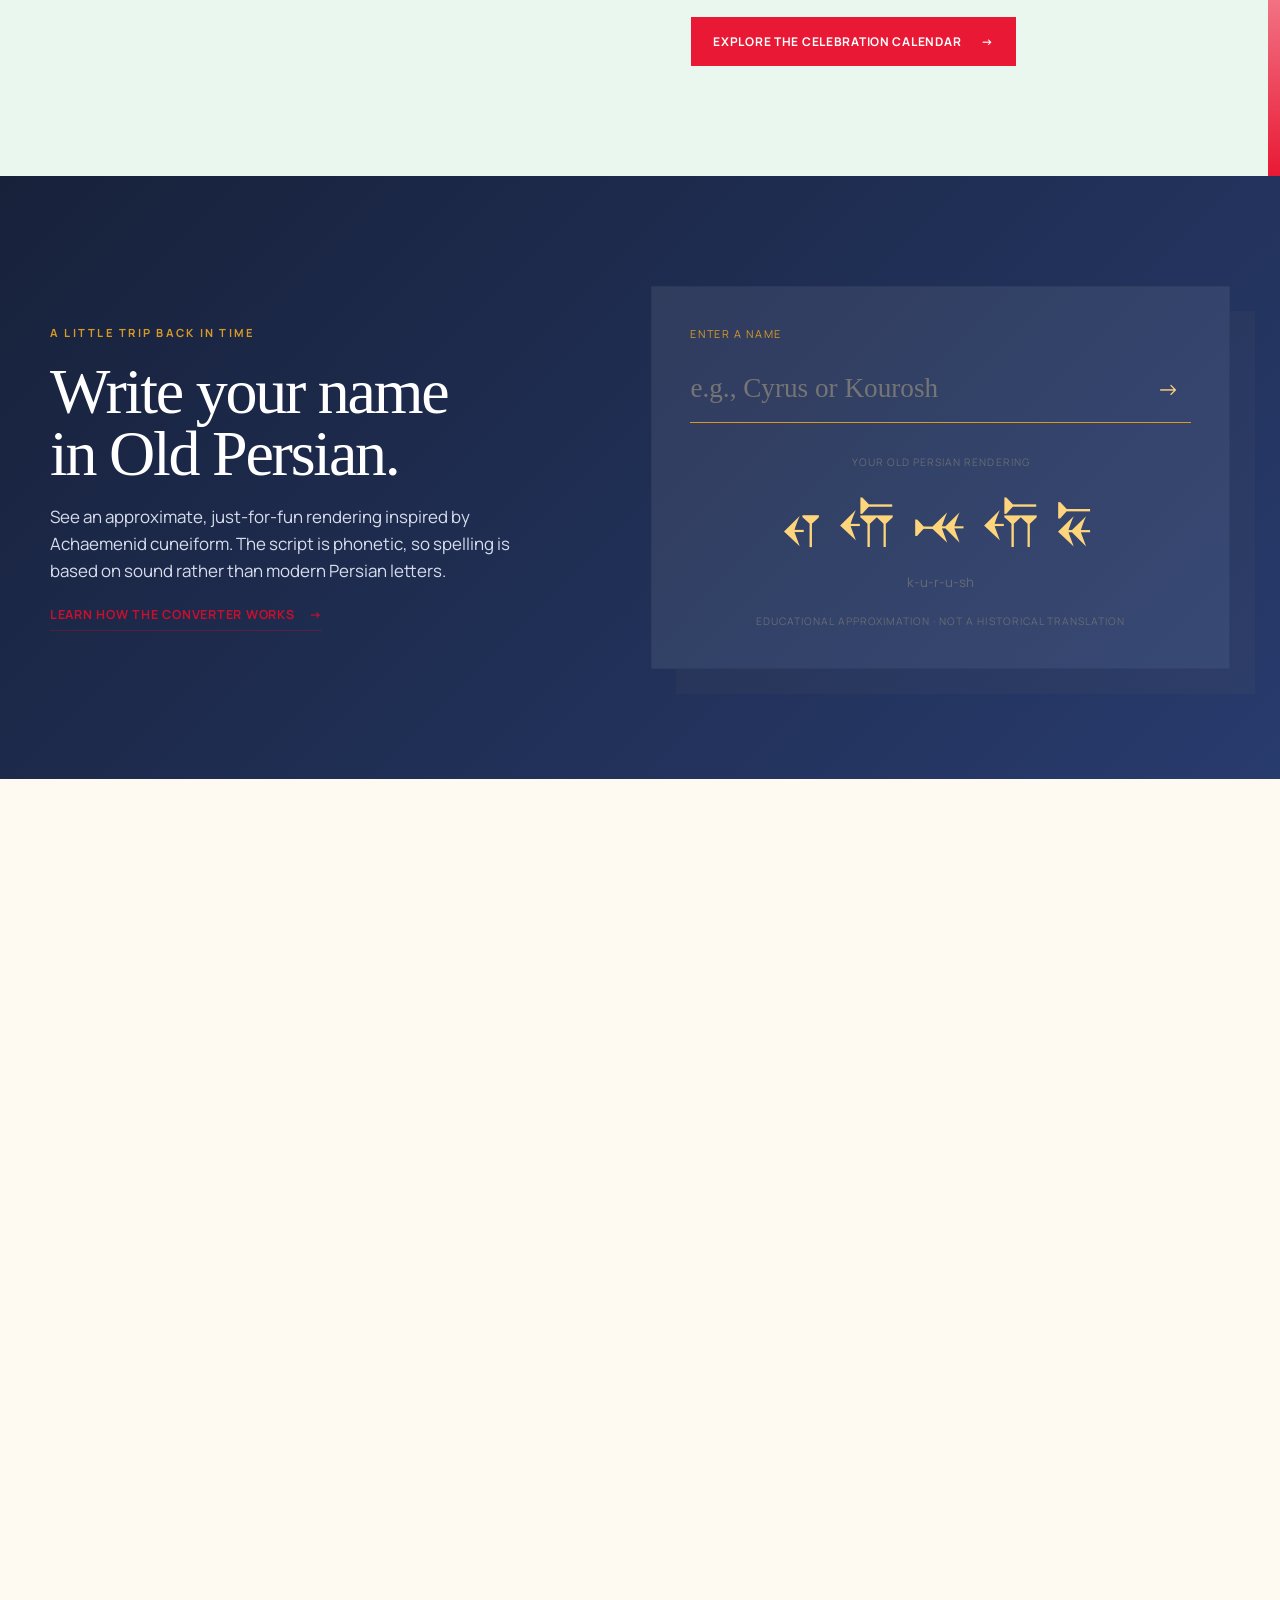
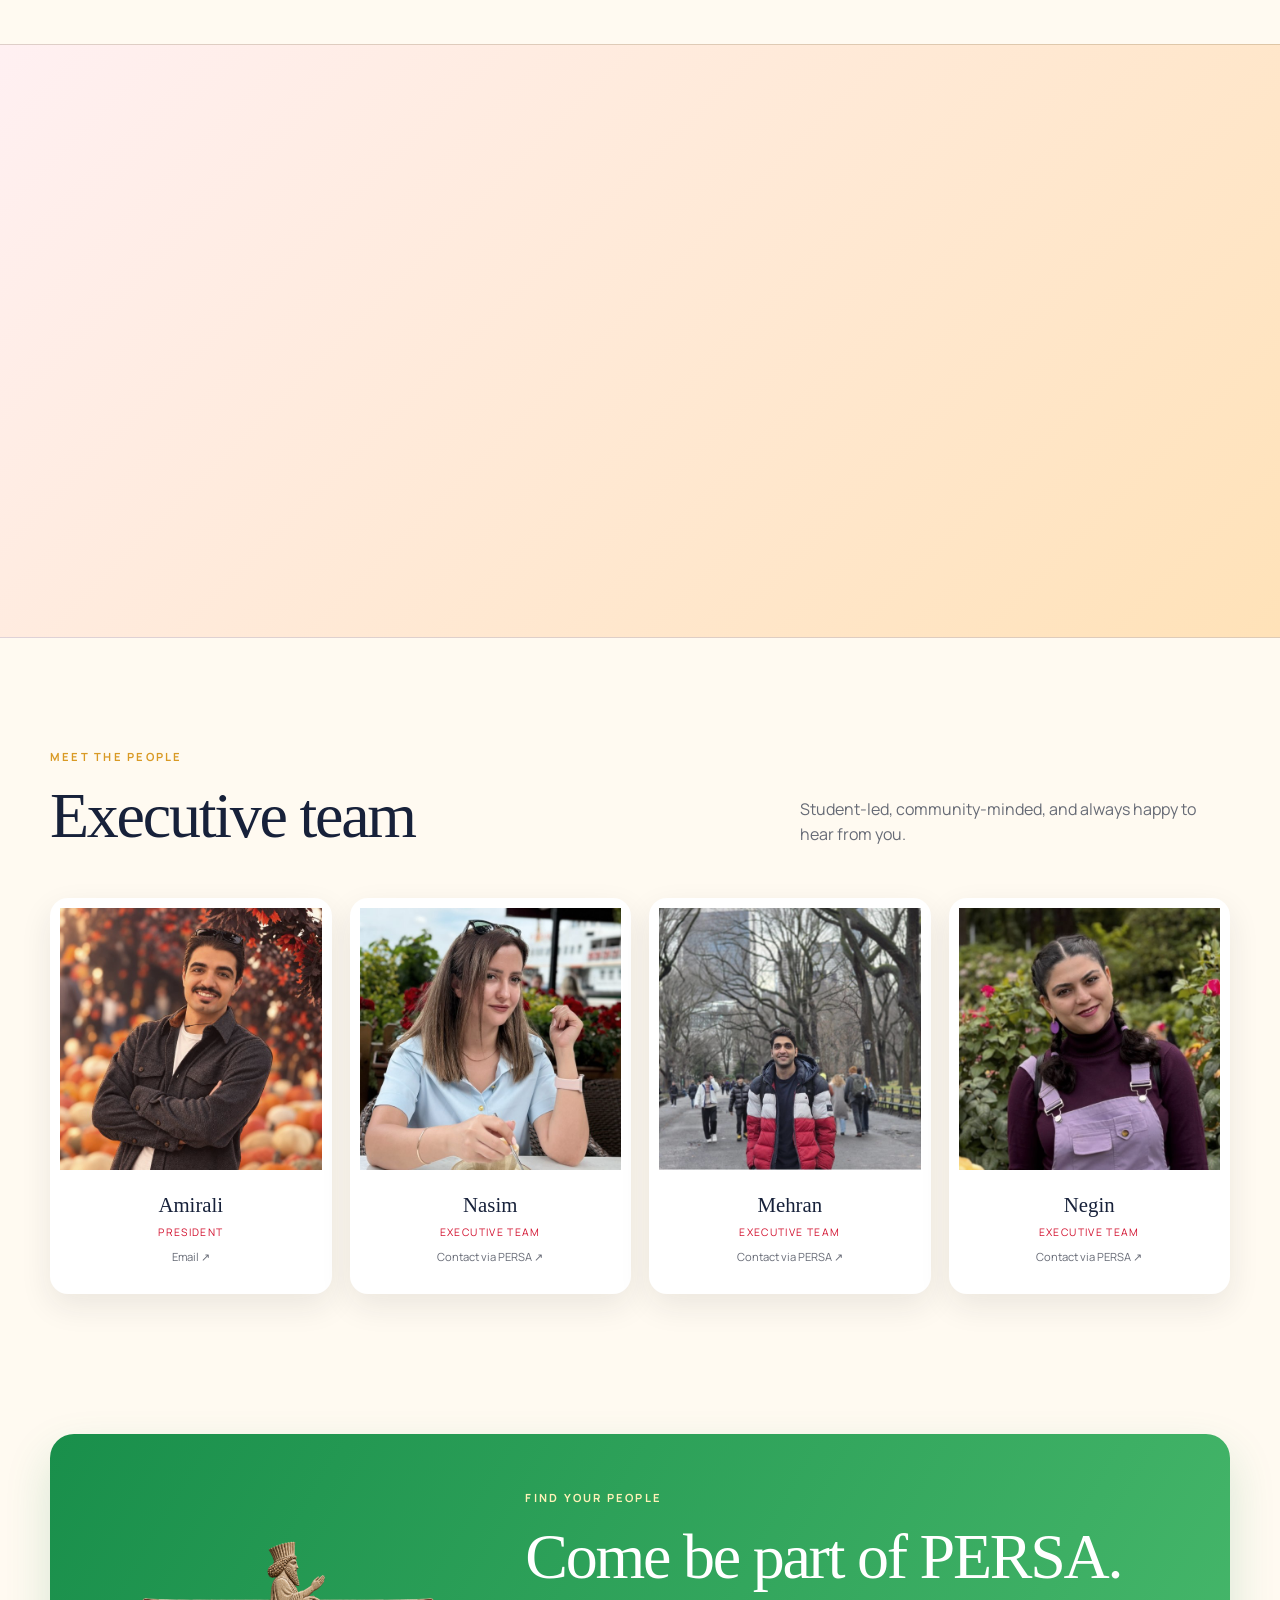
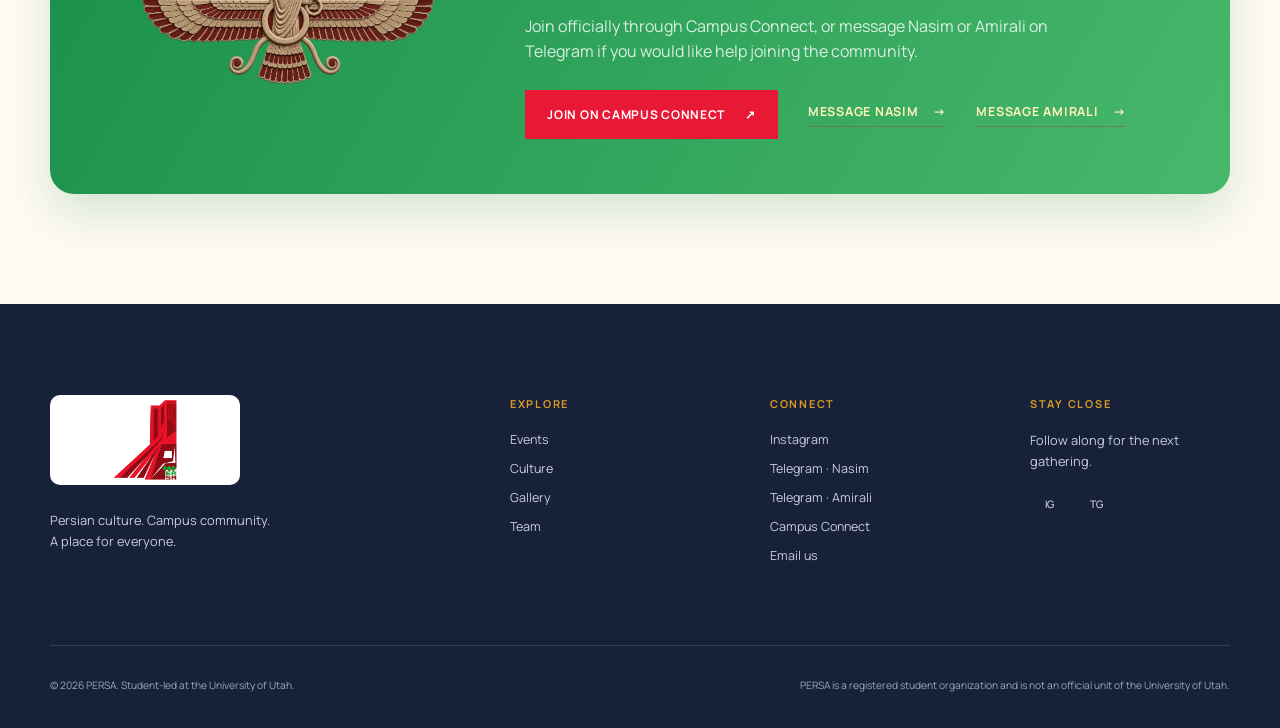
==== commit ca096010: "Add files via upload Close Halloween registration after reaching capacity" ====
--- a/index.html
+++ b/index.html
@@ -9,7 +9,7 @@
   <link rel="preconnect" href="https://fonts.googleapis.com">
   <link rel="preconnect" href="https://fonts.gstatic.com" crossorigin>
   <link href="https://fonts.googleapis.com/css2?family=Manrope:wght@400;500;600;700&family=Vazirmatn:wght@400;500;600;700&display=swap" rel="stylesheet">
-  <link rel="stylesheet" href="assets/styles.css?v=20260930-culture-release">
+  <link rel="stylesheet" href="assets/styles.css?v=20261028-registration-closed">
   <script type="application/ld+json">{"@context":"https://schema.org","@type":"Organization","name":"PERSA — Persian Student Association","parentOrganization":{"@type":"CollegeOrUniversity","name":"University of Utah"},"url":"https://persauofu.github.io"}</script>
 </head>
 <body>
@@ -46,9 +46,9 @@
 
     <section class="section shell" id="events">
       <div class="section-heading reveal"><div><p class="eyebrow">Gather with us</p><h2>Upcoming events</h2></div><p>From ancient traditions to new friendships, our calendar is made for gathering.</p></div>
-      <a class="required-banner reveal" href="registration.html?event=halloween-celebration"><strong>Halloween registration is REQUIRED!</strong><span>Capacity is limited · Register by October 23 →</span></a>
+      <a class="required-banner reveal registration-closed-banner" href="registration.html?event=halloween-celebration"><strong>Halloween registration is now CLOSED</strong><span>Full capacity reached · ظرفیت تکمیل شد →</span></a>
       <div class="event-grid" id="event-grid" aria-live="polite"></div>
-      <div class="section-cta reveal"><a class="text-link" href="registration.html">Event registration & payment guide <span>→</span></a></div>
+      <div class="section-cta reveal"><a class="text-link" href="registration.html">Halloween event details <span>→</span></a></div>
     </section>
 
     <section class="section culture-section" id="culture">
@@ -95,6 +95,6 @@
     <div class="shell footer-grid"><div><a class="brand footer-brand brand-logo" href="#top"><img src="assets/images/persa-logo-transparent.png" alt="PERSA official logo"></a><p>Persian culture. Campus community.<br>A place for everyone.</p></div><div><h3>Explore</h3><a href="#events">Events</a><a href="culture.html">Culture</a><a href="#gallery">Gallery</a><a href="#team">Team</a></div><div><h3>Connect</h3><a data-link="instagram" href="#">Instagram</a><a data-link="telegramNasim" href="#">Telegram · Nasim</a><a data-link="telegramAmirali" href="#">Telegram · Amirali</a><a data-link="campusConnect" href="#">Campus Connect</a><a data-link="email" href="#">Email us</a></div><div><h3>Stay close</h3><p>Follow along for the next gathering.</p><div class="social-row"><a data-link="instagram" href="#" aria-label="Instagram">IG</a><a data-link="telegramNasim" href="#" aria-label="Telegram Nasim">TG</a></div></div></div>
     <div class="shell footer-bottom"><p>© <span id="year"></span> PERSA. Student-led at the University of Utah.</p><p>PERSA is a registered student organization and is not an official unit of the University of Utah.</p></div>
   </footer>
-  <script src="assets/app.js?v=20260930-culture-release" defer></script>
+  <script src="assets/app.js?v=20261028-registration-closed" defer></script>
 </body>
 </html>
--- a/assets/styles.css
+++ b/assets/styles.css
@@ -40,6 +40,7 @@
 .required-banner{display:flex;justify-content:space-between;align-items:center;gap:18px;margin:0 0 28px;padding:20px 24px;color:#fff;background:linear-gradient(110deg,#b20d26,#e85b2a 58%,#ef9a2f);border-radius:18px;box-shadow:0 16px 34px rgba(178,13,38,.2)}
 .required-banner strong{font-family:var(--serif);font-size:clamp(1.25rem,2.3vw,2rem)}
 .required-banner span{font-size:.78rem;font-weight:700;text-align:right}
+.registration-closed-banner{background:linear-gradient(110deg,#65102b,#a91d3b 58%,#d35a2c)}
 .registration-required{display:inline-block;margin:24px 0 0;padding:12px 18px;background:#ffbf36;color:#2b1335;border-radius:999px;font-weight:800;text-transform:uppercase;letter-spacing:.04em;box-shadow:0 10px 30px rgba(0,0,0,.22)}
 .ticket-total{display:grid;grid-template-columns:1fr auto;gap:4px 20px;align-items:center;margin-top:22px;padding:20px 22px;background:linear-gradient(120deg,#fff0c9,#ffe0b4);border:1px solid #e2ac32;border-radius:16px;color:#3b2a18}
 .ticket-total span{font-size:.75rem;font-weight:800;text-transform:uppercase;letter-spacing:.08em}
@@ -109,6 +110,15 @@
 .registration-option-card .button{margin-top:auto;width:100%}
 .registration-option-card small{display:block;margin-top:14px;color:#7a737b;line-height:1.55}
 .registration-link-status{min-height:24px;margin:24px 0 0;text-align:center;color:#a20d29;font-weight:700}
+.registration-closed-panel{max-width:900px;margin:auto;padding:clamp(34px,6vw,70px);text-align:center;background:#fff;border:2px solid #a20d29;border-radius:28px;box-shadow:0 22px 65px rgba(73,37,31,.13)}
+.registration-closed-panel h2{font-family:var(--serif);font-size:clamp(2.7rem,5vw,4.7rem);line-height:1;color:#641532;margin:10px 0 24px}
+.registration-closed-panel>p{max-width:700px;margin:0 auto;color:#5d5660;line-height:1.75}
+.registration-closed-divider{width:80px;height:3px;margin:34px auto;background:#dfa431}
+.registration-closed-panel [lang="fa"]{font-family:'Vazirmatn',sans-serif}
+.registration-closed-panel [lang="fa"] h3{font-size:clamp(1.7rem,3vw,2.5rem);color:#641532;margin:0 0 12px}
+.registration-closed-panel [lang="fa"] p{max-width:700px;margin:auto;color:#5d5660;line-height:1.9}
+.registration-closed-panel .registration-contact-note{margin-top:34px;padding-top:24px;border-top:1px solid rgba(35,25,33,.12);font-size:.86rem}
+.registration-contact-note a{color:#a20d29;font-weight:800;text-decoration:underline}
 @media(max-width:800px){.registration-option-grid{grid-template-columns:1fr}.registration-option-card{min-height:0}}
 @media(max-width:900px){.party-guide-hero-grid,.party-details-grid,.party-location-grid{grid-template-columns:1fr}.party-guide-hero-grid{gap:45px}.party-flyer-card{max-width:520px;margin-inline:auto}.party-details-grid{padding-top:45px;padding-bottom:45px}.party-location-grid{gap:42px}}
 @media(max-width:600px){.party-guide-main{padding-top:72px}.party-guide-hero{padding:48px 0}.party-guide-intro h1{font-size:3.45rem}.party-guide-intro .registration-required{border-radius:16px;line-height:1.35}.party-highlight-list p,.persian-copy .party-highlight-list p{grid-template-columns:1fr;gap:4px}.party-payment-steps{padding:26px}}
